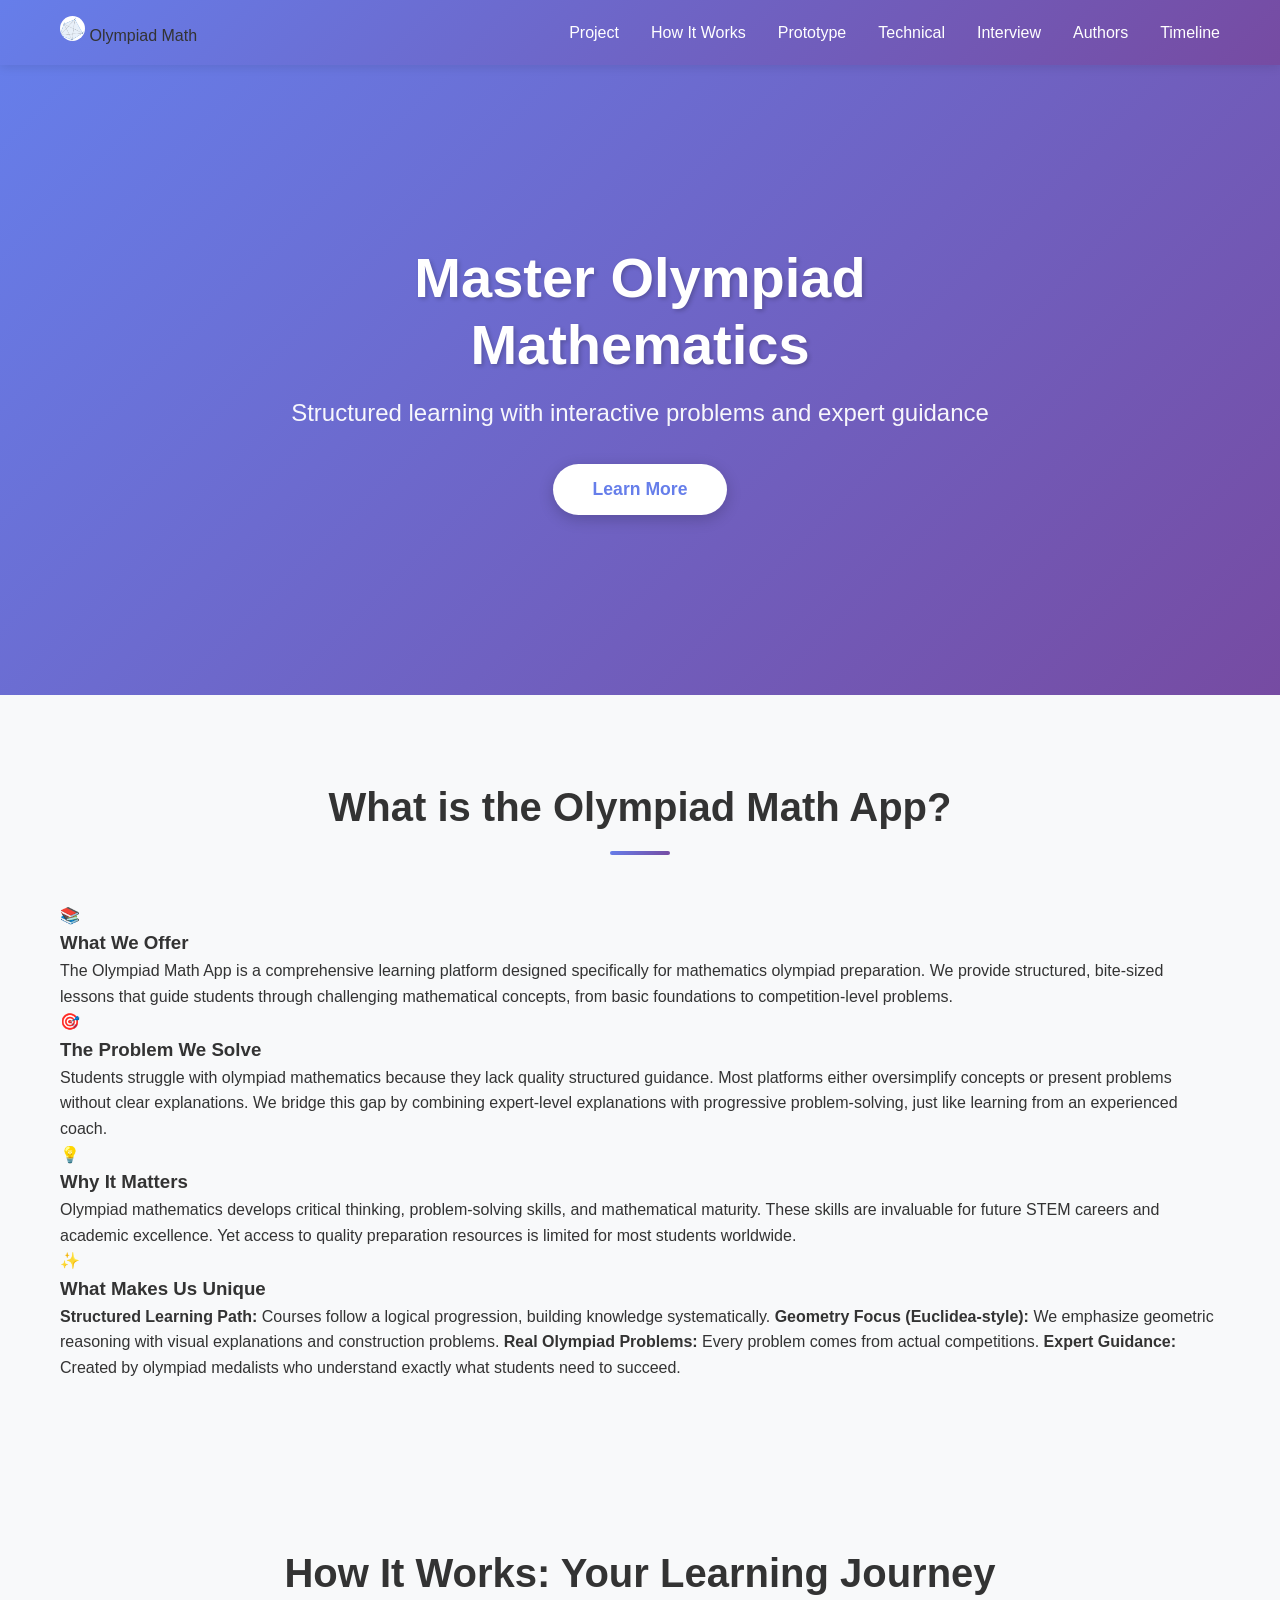
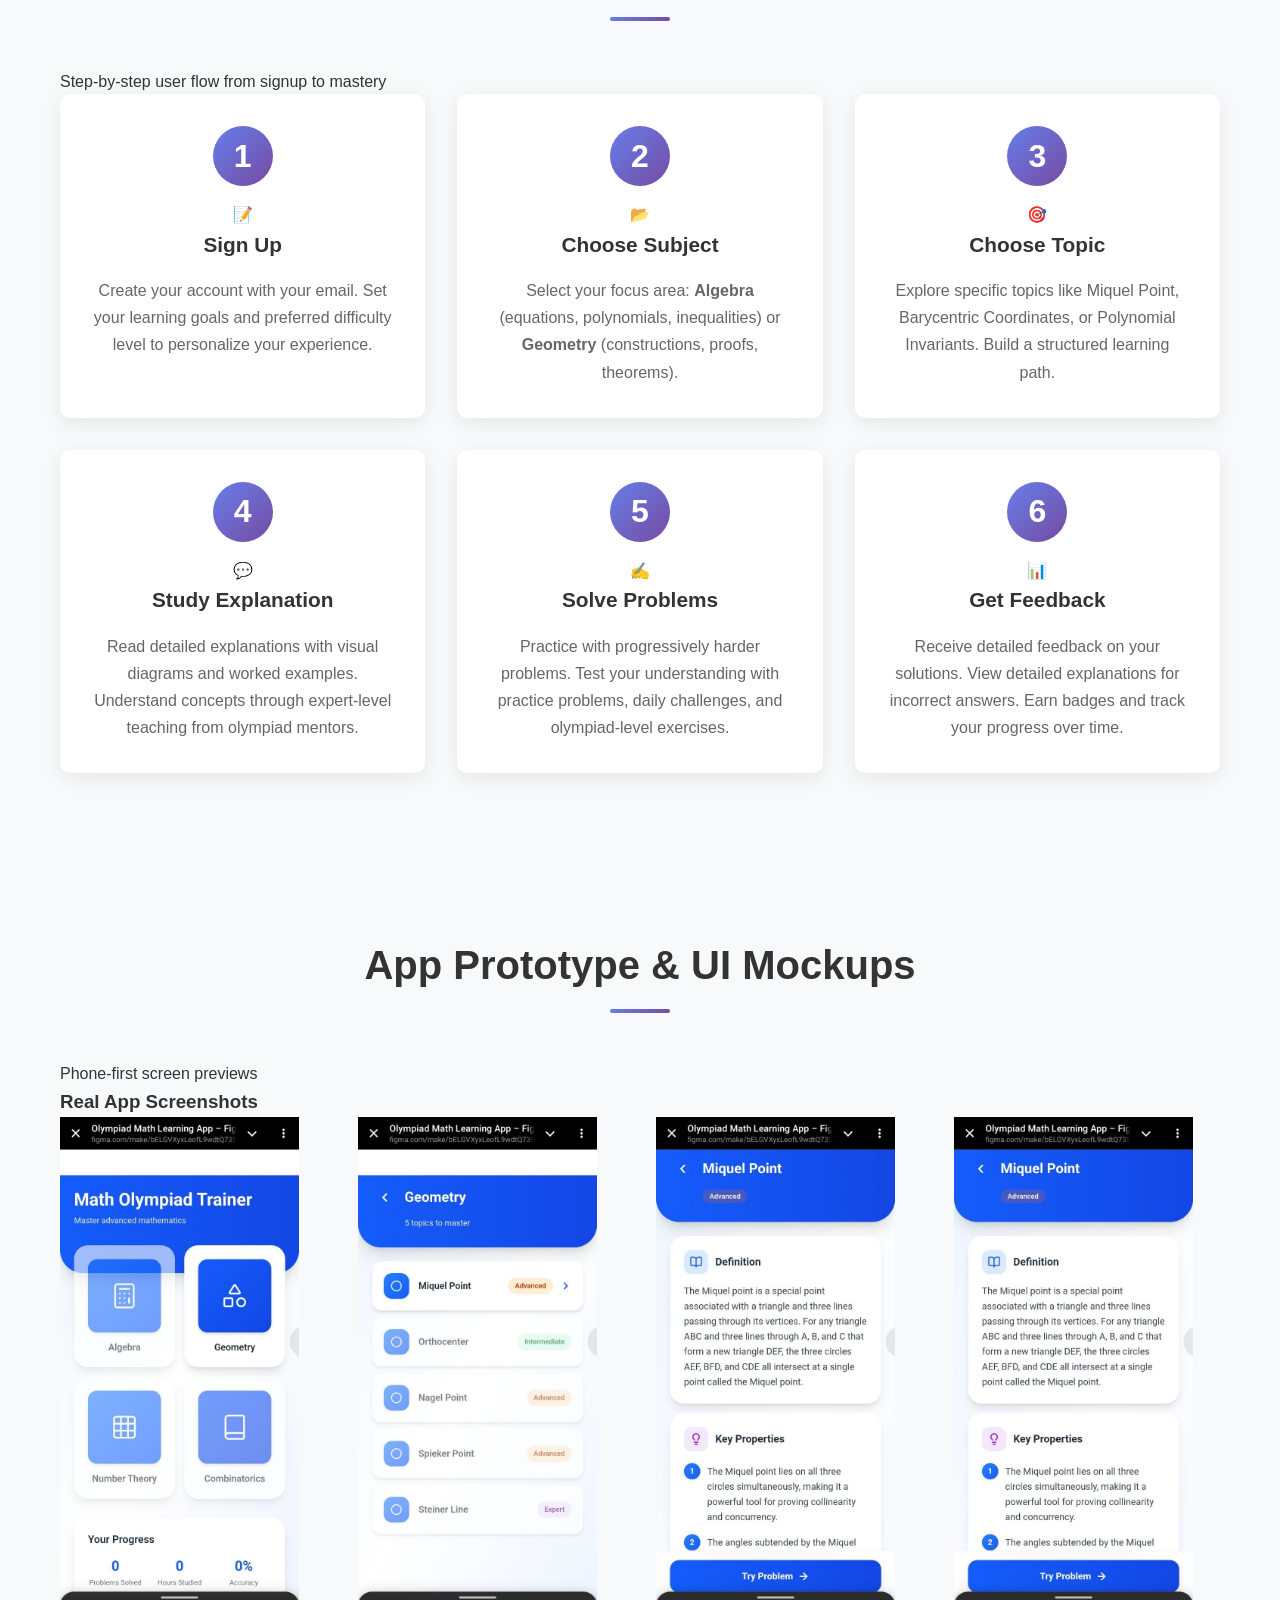
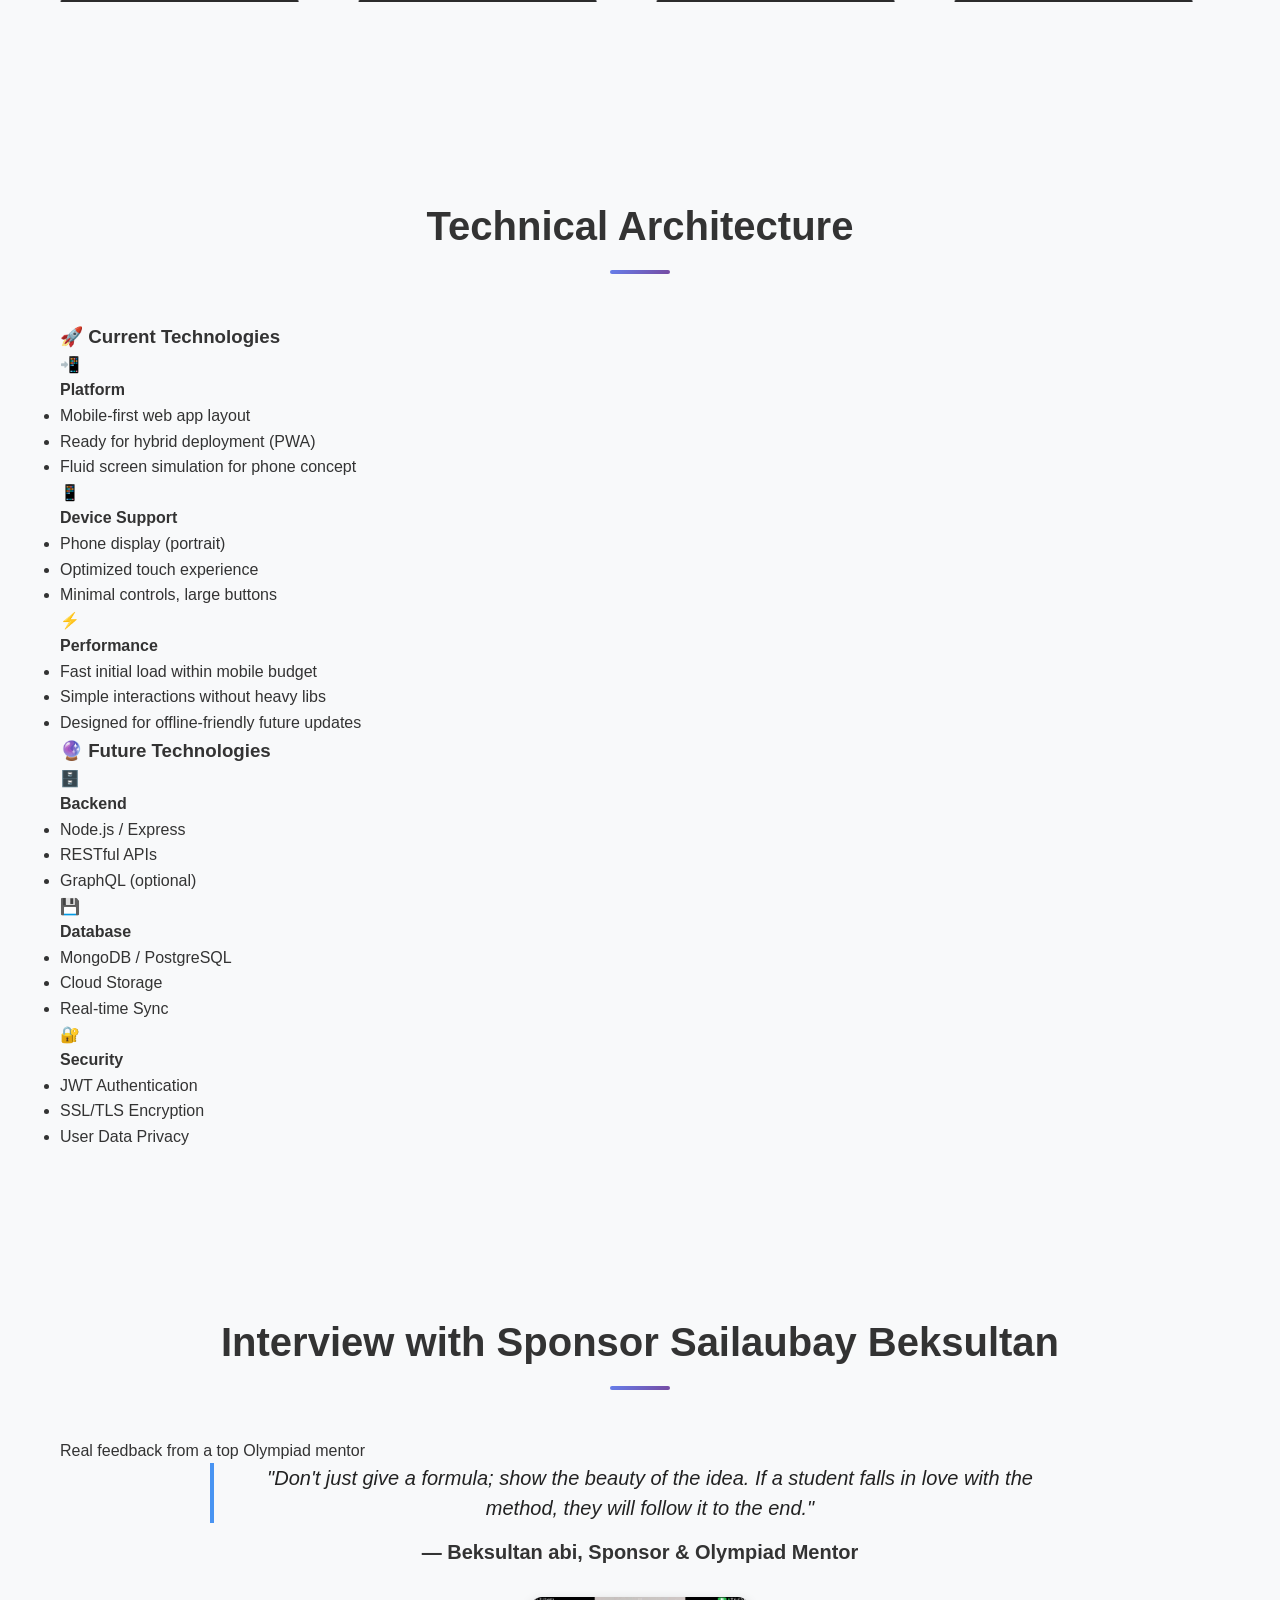
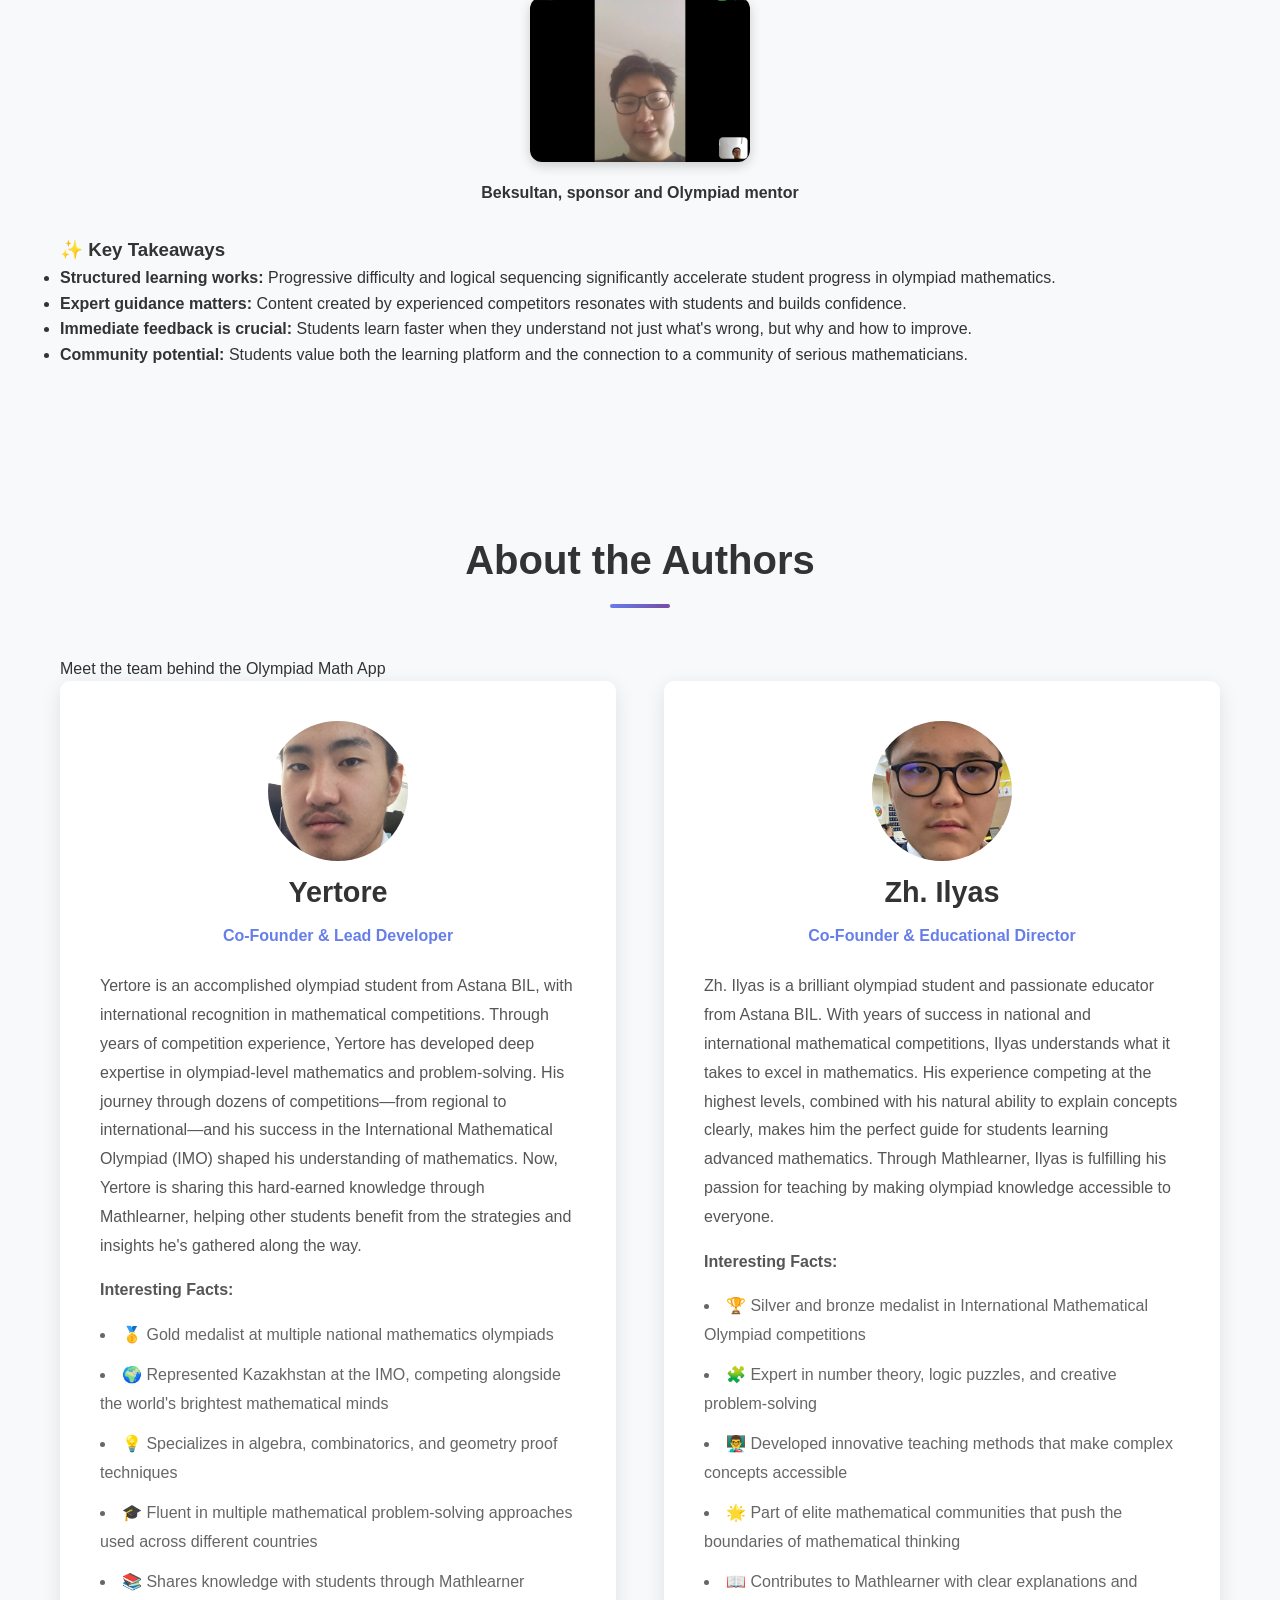
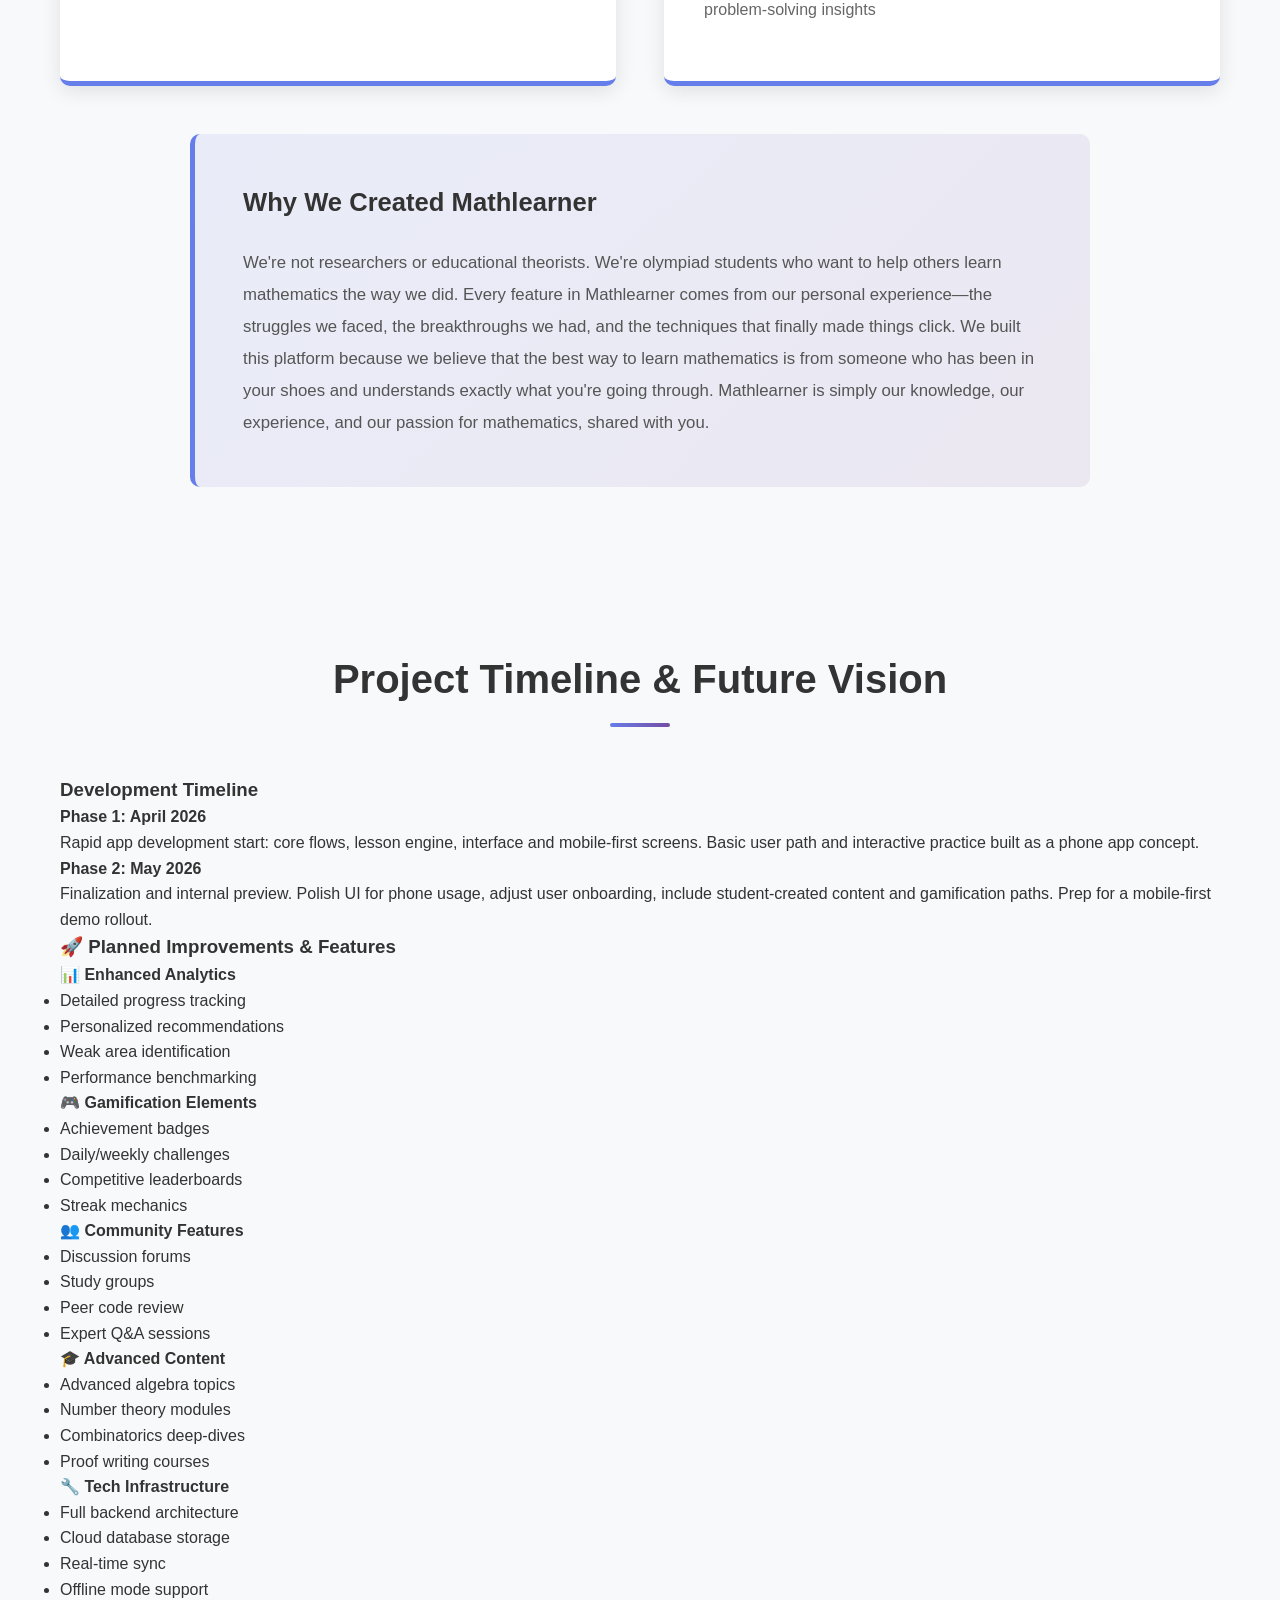
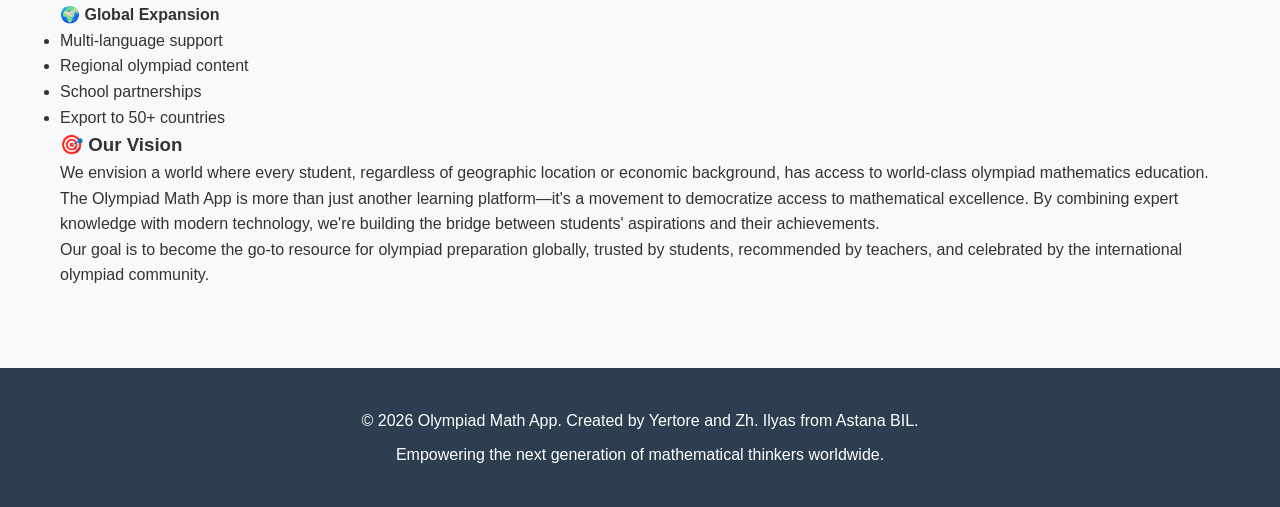
==== index.html @ 2a20017a "Update print statement from 'Hello' to 'Goodbye'" ====
<!DOCTYPE html>
<html lang="en">
<head>
    <meta charset="UTF-8">
    <meta name="viewport" content="width=device-width, initial-scale=1.0">
    <title>Olympiad Math App - Master Mathematics Like Never Before</title>
    <link rel="stylesheet" href="styles.css">
</head>
<body>
    <!-- Navigation Bar -->
    <nav class="navbar">
        <div class="nav-container">
            <div class="logo">
                <img src="LOGO appl.PNG" alt="Olympiad Math App Logo" class="logo-image" style="height: 25px; width: 25px; border-radius: 50%; object-fit: cover;">
                <span class="logo-text">Olympiad Math</span>
            </div>
            <ul class="nav-menu">
                <li><a href="#project" class="nav-link">Project</a></li>
                <li><a href="#functionality" class="nav-link">How It Works</a></li>
                <li><a href="#prototype" class="nav-link">Prototype</a></li>
                <li><a href="#technical" class="nav-link">Technical</a></li>
                <li><a href="#interview" class="nav-link">Interview</a></li>
                <li><a href="#creators" class="nav-link">Authors</a></li>
                <li><a href="#timeline" class="nav-link">Timeline</a></li>
            </ul>
            <div class="hamburger">
                <span></span>
                <span></span>
                <span></span>
            </div>
        </div>
    </nav>

    <!-- Hero Section -->
    <section class="hero">
        <div class="hero-content">
            <h1 class="hero-title">Master Olympiad Mathematics</h1>
            <p class="hero-subtitle">Structured learning with interactive problems and expert guidance</p>
            <button class="cta-button" onclick="document.getElementById('project').scrollIntoView({behavior: 'smooth'})">Learn More</button>
        </div>
    </section>

    <!-- Section 1: Project Description -->
    <section id="project" class="section">
        <div class="container">
            <h2 class="section-title">What is the Olympiad Math App?</h2>
            <div class="project-description">
                <div class="description-card">
                    <div class="description-icon">📚</div>
                    <h3>What We Offer</h3>
                    <p>The Olympiad Math App is a comprehensive learning platform designed specifically for mathematics olympiad preparation. We provide structured, bite-sized lessons that guide students through challenging mathematical concepts, from basic foundations to competition-level problems.</p>
                </div>
                <div class="description-card">
                    <div class="description-icon">🎯</div>
                    <h3>The Problem We Solve</h3>
                    <p>Students struggle with olympiad mathematics because they lack quality structured guidance. Most platforms either oversimplify concepts or present problems without clear explanations. We bridge this gap by combining expert-level explanations with progressive problem-solving, just like learning from an experienced coach.</p>
                </div>
                <div class="description-card">
                    <div class="description-icon">💡</div>
                    <h3>Why It Matters</h3>
                    <p>Olympiad mathematics develops critical thinking, problem-solving skills, and mathematical maturity. These skills are invaluable for future STEM careers and academic excellence. Yet access to quality preparation resources is limited for most students worldwide.</p>
                </div>
                <div class="description-card">
                    <div class="description-icon">✨</div>
                    <h3>What Makes Us Unique</h3>
                    <p><strong>Structured Learning Path:</strong> Courses follow a logical progression, building knowledge systematically. <strong>Geometry Focus (Euclidea-style):</strong> We emphasize geometric reasoning with visual explanations and construction problems. <strong>Real Olympiad Problems:</strong> Every problem comes from actual competitions. <strong>Expert Guidance:</strong> Created by olympiad medalists who understand exactly what students need to succeed.</p>
                </div>
            </div>
        </div>
    </section>

    <!-- Section 2: Full Functionality - User Flow -->
    <section id="functionality" class="section section-alt">
        <div class="container">
            <h2 class="section-title">How It Works: Your Learning Journey</h2>
            <p class="section-subtitle">Step-by-step user flow from signup to mastery</p>
            <div class="steps-container">
                <div class="step-card">
                    <div class="step-number">1</div>
                    <div class="step-icon">📝</div>
                    <h3>Sign Up</h3>
                    <p>Create your account with your email. Set your learning goals and preferred difficulty level to personalize your experience.</p>
                </div>
                <div class="step-card">
                    <div class="step-number">2</div>
                    <div class="step-icon">📂</div>
                    <h3>Choose Subject</h3>
                    <p>Select your focus area: <strong>Algebra</strong> (equations, polynomials, inequalities) or <strong>Geometry</strong> (constructions, proofs, theorems).</p>
                </div>
                <div class="step-card">
                    <div class="step-number">3</div>
                    <div class="step-icon">🎯</div>
                    <h3>Choose Topic</h3>
                    <p>Explore specific topics like Miquel Point, Barycentric Coordinates, or Polynomial Invariants. Build a structured learning path.</p>
                </div>
                <div class="step-card">
                    <div class="step-number">4</div>
                    <div class="step-icon">💬</div>
                    <h3>Study Explanation</h3>
                    <p>Read detailed explanations with visual diagrams and worked examples. Understand concepts through expert-level teaching from olympiad mentors.</p>
                </div>
                <div class="step-card">
                    <div class="step-number">5</div>
                    <div class="step-icon">✍️</div>
                    <h3>Solve Problems</h3>
                    <p>Practice with progressively harder problems. Test your understanding with practice problems, daily challenges, and olympiad-level exercises.</p>
                </div>
                <div class="step-card">
                    <div class="step-number">6</div>
                    <div class="step-icon">📊</div>
                    <h3>Get Feedback</h3>
                    <p>Receive detailed feedback on your solutions. View detailed explanations for incorrect answers. Earn badges and track your progress over time.</p>
                </div>
            </div>
        </div>
    </section>

    <!-- Section 3: Prototype - UI Mockups -->
    <section id="prototype" class="section">
        <div class="container">
            <h2 class="section-title">App Prototype & UI Mockups</h2>
            <p class="section-subtitle">Phone-first screen previews</p>

            <div class="screenshots-section">
                <h3>Real App Screenshots</h3>
                <div class="prototype-gallery">
                    <img src="home.jpg" alt="App Screenshot Home" class="prototype-image" style="max-width: 1200px; width: 90%;">
                    <img src="geom.jpg" alt="App Screenshot Geometry" class="prototype-image" style="max-width: 1200px; width: 90%;">
                    <img src="miq.jpg" alt="App Screenshot Miquel" class="prototype-image" style="max-width: 1200px; width: 90%;">
                    <img src="miq.jpg" alt="App Screenshot Miquel" class="prototype-image" style="max-width: 1200px; width: 90%;">
                </div>
            </div>
        </div>
    </section>

    <!-- Section 4: Technical Requirements -->
    <section id="technical" class="section section-alt">
        <div class="container">
            <h2 class="section-title">Technical Architecture</h2>
            
            <div class="tech-section">
                <h3 class="tech-subtitle">🚀 Current Technologies</h3>
                <div class="tech-grid">
                    <div class="tech-card">
                        <div class="tech-icon">📲</div>
                        <h4>Platform</h4>
                        <ul class="tech-list">
                            <li>Mobile-first web app layout</li>
                            <li>Ready for hybrid deployment (PWA)</li>
                            <li>Fluid screen simulation for phone concept</li>
                        </ul>
                    </div>
                    <div class="tech-card">
                        <div class="tech-icon">📱</div>
                        <h4>Device Support</h4>
                        <ul class="tech-list">
                            <li>Phone display (portrait)</li>
                            <li>Optimized touch experience</li>
                            <li>Minimal controls, large buttons</li>
                        </ul>
                    </div>
                    <div class="tech-card">
                        <div class="tech-icon">⚡</div>
                        <h4>Performance</h4>
                        <ul class="tech-list">
                            <li>Fast initial load within mobile budget</li>
                            <li>Simple interactions without heavy libs</li>
                            <li>Designed for offline-friendly future updates</li>
                        </ul>
                    </div>
                </div>
            </div>

            <div class="tech-section">
                <h3 class="tech-subtitle">🔮 Future Technologies</h3>
                <div class="tech-grid">
                    <div class="tech-card">
                        <div class="tech-icon">🗄️</div>
                        <h4>Backend</h4>
                        <ul class="tech-list">
                            <li>Node.js / Express</li>
                            <li>RESTful APIs</li>
                            <li>GraphQL (optional)</li>
                        </ul>
                    </div>
                    <div class="tech-card">
                        <div class="tech-icon">💾</div>
                        <h4>Database</h4>
                        <ul class="tech-list">
                            <li>MongoDB / PostgreSQL</li>
                            <li>Cloud Storage</li>
                            <li>Real-time Sync</li>
                        </ul>
                    </div>
                    <div class="tech-card">
                        <div class="tech-icon">🔐</div>
                        <h4>Security</h4>
                        <ul class="tech-list">
                            <li>JWT Authentication</li>
                            <li>SSL/TLS Encryption</li>
                            <li>User Data Privacy</li>
                        </ul>
                    </div>
                </div>
            </div>
        </div>
    </section>

    <!-- Section 5: Sponsor Interview -->
    <section id="interview" class="section">
        <div class="container">
            <h2 class="section-title">Interview with Sponsor Sailaubay Beksultan</h2>
            <p class="section-subtitle">Real feedback from a top Olympiad mentor</p>
            <div class="interview-container" style="text-align:center;">
                <div class="interview-quote" style="max-width: 860px; margin: 0 auto; font-size: 1.25rem; line-height: 1.5;">
                    <blockquote style="border-left: 4px solid #4994f2; padding-left: 16px; color: #222; font-style: italic;">
                        "Don't just give a formula; show the beauty of the idea. If a student falls in love with the method, they will follow it to the end."
                    </blockquote>
                    <p style="margin-top: 14px; font-weight: 700;">— Beksultan abi, Sponsor & Olympiad Mentor</p>
                </div>
            </div>

            <div class="sponsor-photo" style="text-align:center; margin: 30px 0;">
                <img src="Bexabi.jpg" alt="Sponsor Beksultan" style="max-width: 220px; width: 100%; height: auto; border-radius: 12px; box-shadow: 0 4px 12px rgba(0,0,0,0.18);" />
                <p style="margin-top: 10px; font-weight: 600;">Beksultan, sponsor and Olympiad mentor</p>
            </div>

            <div class="interview-conclusion">
                <h3>✨ Key Takeaways</h3>
                <ul class="conclusion-list">
                    <li><strong>Structured learning works:</strong> Progressive difficulty and logical sequencing significantly accelerate student progress in olympiad mathematics.</li>
                    <li><strong>Expert guidance matters:</strong> Content created by experienced competitors resonates with students and builds confidence.</li>
                    <li><strong>Immediate feedback is crucial:</strong> Students learn faster when they understand not just what's wrong, but why and how to improve.</li>
                    <li><strong>Community potential:</strong> Students value both the learning platform and the connection to a community of serious mathematicians.</li>
                </ul>
            </div>
        </div>
    </section>

    <!-- Section 6: About Authors -->
    <section id="creators" class="section section-alt">
        <div class="container">
            <h2 class="section-title">About the Authors</h2>
            <p class="section-subtitle">Meet the team behind the Olympiad Math App</p>
            <div class="creators-grid">
                <div class="creator-card">
                    <img src="Yertore.jpg" alt="Yertore" class="creator-photo" style="width: 140px; height: 140px; border-radius: 50%; object-fit: cover;">
                    <h3>Yertore</h3>
                    <p class="title">Co-Founder & Lead Developer</p>
                    <div class="creator-bio">
                        <p>
                        Yertore is an accomplished olympiad student from Astana BIL, with international recognition in mathematical competitions. Through years of competition experience, Yertore has developed deep expertise in olympiad-level mathematics and problem-solving. His journey through dozens of competitions—from regional to international—and his success in the International Mathematical Olympiad (IMO) shaped his understanding of mathematics. Now, Yertore is sharing this hard-earned knowledge through Mathlearner, helping other students benefit from the strategies and insights he's gathered along the way.
                        </p>
                        <p>
                            <strong>Interesting Facts:</strong>
                        </p>
                        <ul>
                            <li>🥇 Gold medalist at multiple national mathematics olympiads</li>
                            <li>🌍 Represented Kazakhstan at the IMO, competing alongside the world's brightest mathematical minds</li>
                            <li>💡 Specializes in algebra, combinatorics, and geometry proof techniques</li>
                            <li>🎓 Fluent in multiple mathematical problem-solving approaches used across different countries</li>
                            <li>📚 Shares knowledge with students through Mathlearner</li>
                        </ul>
                    </div>
                </div>

                <div class="creator-card">
                    <img src="Ilyas zh.jpg" alt="Zh. Ilyas" class="creator-photo" style="width: 140px; height: 140px; border-radius: 50%; object-fit: cover;">
                    <h3>Zh. Ilyas</h3>
                    <p class="title">Co-Founder & Educational Director</p>
                    <div class="creator-bio">
                        <p>
                        Zh. Ilyas is a brilliant olympiad student and passionate educator from Astana BIL. With years of success in national and international mathematical competitions, Ilyas understands what it takes to excel in mathematics. His experience competing at the highest levels, combined with his natural ability to explain concepts clearly, makes him the perfect guide for students learning advanced mathematics. Through Mathlearner, Ilyas is fulfilling his passion for teaching by making olympiad knowledge accessible to everyone.
                        </p>
                        <p>
                            <strong>Interesting Facts:</strong>
                        </p>
                        <ul>
                            <li>🏆 Silver and bronze medalist in International Mathematical Olympiad competitions</li>
                            <li>🧩 Expert in number theory, logic puzzles, and creative problem-solving</li>
                            <li>👨‍🏫 Developed innovative teaching methods that make complex concepts accessible</li>
                            <li>🌟 Part of elite mathematical communities that push the boundaries of mathematical thinking</li>
                            <li>📖 Contributes to Mathlearner with clear explanations and problem-solving insights</li>
                        </ul>
                    </div>
                </div>
            </div>

            <div class="olympiad-insights">
                <h3>Why We Created Mathlearner</h3>
                <p>
                    We're not researchers or educational theorists. We're olympiad students who want to help others learn mathematics the way we did. Every feature in Mathlearner comes from our personal experience—the struggles we faced, the breakthroughs we had, and the techniques that finally made things click. We built this platform because we believe that the best way to learn mathematics is from someone who has been in your shoes and understands exactly what you're going through. Mathlearner is simply our knowledge, our experience, and our passion for mathematics, shared with you.
                </p>
            </div>
        </div>
    </section>

    <!-- Section 7: Timeline & Additional Info -->
    <section id="timeline" class="section">
        <div class="container">
            <h2 class="section-title">Project Timeline & Future Vision</h2>
            
            <div class="timeline-container">
                <h3 class="timeline-title">Development Timeline</h3>
                <div class="timeline">
                    <div class="timeline-item">
                        <div class="timeline-marker active"></div>
                        <div class="timeline-content">
                            <h4>Phase 1: April 2026</h4>
                            <p>Rapid app development start: core flows, lesson engine, interface and mobile-first screens. Basic user path and interactive practice built as a phone app concept.</p>
                        </div>
                    </div>
                    <div class="timeline-item">
                        <div class="timeline-marker"></div>
                        <div class="timeline-content">
                            <h4>Phase 2: May 2026</h4>
                            <p>Finalization and internal preview. Polish UI for phone usage, adjust user onboarding, include student-created content and gamification paths. Prep for a mobile-first demo rollout.</p>
                        </div>
                    </div>
                </div>
            </div>

            <div class="future-improvements">
                <h3>🚀 Planned Improvements & Features</h3>
                <div class="improvements-grid">
                    <div class="improvement-card">
                        <h4>📊 Enhanced Analytics</h4>
                        <ul>
                            <li>Detailed progress tracking</li>
                            <li>Personalized recommendations</li>
                            <li>Weak area identification</li>
                            <li>Performance benchmarking</li>
                        </ul>
                    </div>
                    <div class="improvement-card">
                        <h4>🎮 Gamification Elements</h4>
                        <ul>
                            <li>Achievement badges</li>
                            <li>Daily/weekly challenges</li>
                            <li>Competitive leaderboards</li>
                            <li>Streak mechanics</li>
                        </ul>
                    </div>
                    <div class="improvement-card">
                        <h4>👥 Community Features</h4>
                        <ul>
                            <li>Discussion forums</li>
                            <li>Study groups</li>
                            <li>Peer code review</li>
                            <li>Expert Q&A sessions</li>
                        </ul>
                    </div>
                    <div class="improvement-card">
                        <h4>🎓 Advanced Content</h4>
                        <ul>
                            <li>Advanced algebra topics</li>
                            <li>Number theory modules</li>
                            <li>Combinatorics deep-dives</li>
                            <li>Proof writing courses</li>
                        </ul>
                    </div>
                    <div class="improvement-card">
                        <h4>🔧 Tech Infrastructure</h4>
                        <ul>
                            <li>Full backend architecture</li>
                            <li>Cloud database storage</li>
                            <li>Real-time sync</li>
                            <li>Offline mode support</li>
                        </ul>
                    </div>
                    <div class="improvement-card">
                        <h4>🌍 Global Expansion</h4>
                        <ul>
                            <li>Multi-language support</li>
                            <li>Regional olympiad content</li>
                            <li>School partnerships</li>
                            <li>Export to 50+ countries</li>
                        </ul>
                    </div>
                </div>
            </div>

            <div class="vision-statement">
                <h3>🎯 Our Vision</h3>
                <p>
                    We envision a world where every student, regardless of geographic location or economic background, has access to world-class olympiad mathematics education. The Olympiad Math App is more than just another learning platform—it's a movement to democratize access to mathematical excellence. By combining expert knowledge with modern technology, we're building the bridge between students' aspirations and their achievements.
                </p>
                <p>
                    Our goal is to become the go-to resource for olympiad preparation globally, trusted by students, recommended by teachers, and celebrated by the international olympiad community.
                </p>
            </div>
        </div>
    </section>

    <!-- Footer -->
    <footer class="footer">
        <div class="footer-content">
            <p>&copy; 2026 Olympiad Math App. Created by Yertore and Zh. Ilyas from Astana BIL.</p>
            <p>Empowering the next generation of mathematical thinkers worldwide.</p>
        </div>
    </footer>

    <script src="script.js"></script>
</body>
</html>
---- styles.css ----
/* ===== GENERAL STYLES ===== */
* {
    margin: 0;
    padding: 0;
    box-sizing: border-box;
}

body {
    font-family: 'Segoe UI', Tahoma, Geneva, Verdana, sans-serif;
    line-height: 1.6;
    color: #333;
    background-color: #f8f9fa;
}

html {
    scroll-behavior: smooth;
}

.container {
    max-width: 1200px;
    margin: 0 auto;
    padding: 0 20px;
}

/* ===== NAVIGATION BAR ===== */
.navbar {
    background: linear-gradient(135deg, #667eea 0%, #764ba2 100%);
    padding: 1rem 0;
    position: sticky;
    top: 0;
    z-index: 1000;
    box-shadow: 0 2px 10px rgba(0, 0, 0, 0.1);
}

.nav-container {
    max-width: 1200px;
    margin: 0 auto;
    padding: 0 20px;
    display: flex;
    justify-content: space-between;
    align-items: center;
}

.logo h1 {
    color: white;
    font-size: 1.8rem;
    font-weight: 700;
}

.nav-menu {
    display: flex;
    list-style: none;
    gap: 2rem;
}

.nav-link {
    color: white;
    text-decoration: none;
    font-weight: 500;
    transition: opacity 0.3s ease;
}

.nav-link:hover {
    opacity: 0.8;
}

.hamburger {
    display: none;
    flex-direction: column;
    cursor: pointer;
}

.hamburger span {
    width: 25px;
    height: 3px;
    background: white;
    margin: 5px 0;
    transition: 0.3s;
}

/* ===== HERO SECTION ===== */
.hero {
    background: linear-gradient(135deg, #667eea 0%, #764ba2 100%);
    color: white;
    padding: 120px 20px;
    text-align: center;
    min-height: 70vh;
    display: flex;
    align-items: center;
    justify-content: center;
}

.hero-content {
    max-width: 800px;
}

.hero-title {
    font-size: 3.5rem;
    font-weight: 700;
    margin-bottom: 1rem;
    line-height: 1.2;
    text-shadow: 2px 2px 4px rgba(0, 0, 0, 0.2);
}

.hero-subtitle {
    font-size: 1.5rem;
    margin-bottom: 2rem;
    opacity: 0.95;
}

.cta-button {
    background: #fff;
    color: #667eea;
    padding: 15px 40px;
    font-size: 1.1rem;
    border: none;
    border-radius: 50px;
    cursor: pointer;
    font-weight: 600;
    transition: all 0.3s ease;
    box-shadow: 0 4px 15px rgba(0, 0, 0, 0.2);
}

.cta-button:hover {
    transform: translateY(-2px);
    box-shadow: 0 6px 20px rgba(0, 0, 0, 0.3);
}

/* ===== SECTIONS ===== */
.section {
    padding: 80px 20px;
}

.section-alt {
    background-color: #f8f9fa;
}

.section-title {
    font-size: 2.5rem;
    color: #333;
    text-align: center;
    margin-bottom: 3rem;
    position: relative;
    padding-bottom: 1rem;
}

.section-title::after {
    content: '';
    position: absolute;
    bottom: 0;
    left: 50%;
    transform: translateX(-50%);
    width: 60px;
    height: 4px;
    background: linear-gradient(135deg, #667eea 0%, #764ba2 100%);
    border-radius: 2px;
}

/* ===== GOAL SECTION ===== */
.goal-content {
    display: grid;
    grid-template-columns: 1fr;
    gap: 2rem;
}

.goal-card {
    background: white;
    padding: 3rem;
    border-radius: 10px;
    box-shadow: 0 5px 20px rgba(0, 0, 0, 0.1);
    border-left: 5px solid #667eea;
    transition: transform 0.3s ease;
}

.goal-card:hover {
    transform: translateY(-5px);
}

.goal-icon {
    font-size: 3rem;
    margin-bottom: 1rem;
}

.goal-card h3 {
    color: #667eea;
    font-size: 1.8rem;
    margin-bottom: 1rem;
}

.goal-card p {
    color: #555;
    margin-bottom: 1rem;
    line-height: 1.8;
}

/* ===== STEPS SECTION ===== */
.steps-container {
    display: grid;
    grid-template-columns: repeat(auto-fit, minmax(280px, 1fr));
    gap: 2rem;
}

.step-card {
    background: white;
    padding: 2rem;
    border-radius: 10px;
    box-shadow: 0 5px 20px rgba(0, 0, 0, 0.08);
    text-align: center;
    transition: all 0.3s ease;
}

.step-card:hover {
    transform: translateY(-10px);
    box-shadow: 0 10px 30px rgba(102, 126, 234, 0.2);
}

.step-number {
    width: 60px;
    height: 60px;
    background: linear-gradient(135deg, #667eea 0%, #764ba2 100%);
    color: white;
    border-radius: 50%;
    display: flex;
    align-items: center;
    justify-content: center;
    font-size: 2rem;
    font-weight: 700;
    margin: 0 auto 1rem;
}

.step-card h3 {
    color: #333;
    font-size: 1.3rem;
    margin-bottom: 1rem;
}

.step-card p {
    color: #666;
    line-height: 1.7;
}

/* ===== CREATION SECTION ===== */
.creation-grid {
    display: grid;
    grid-template-columns: repeat(auto-fit, minmax(280px, 1fr));
    gap: 2rem;
}

.creation-card {
    background: white;
    padding: 2.5rem;
    border-radius: 10px;
    box-shadow: 0 5px 20px rgba(0, 0, 0, 0.1);
    border-top: 4px solid #764ba2;
    transition: transform 0.3s ease;
}

.creation-card:hover {
    transform: translateY(-5px);
}

.creation-card h3 {
    color: #667eea;
    font-size: 1.4rem;
    margin-bottom: 1rem;
}

.creation-card p {
    color: #555;
    line-height: 1.8;
}

/* ===== PROTOTYPE SECTION ===== */
.prototype-gallery {
    display: grid;
    grid-template-columns: repeat(auto-fit, minmax(250px, 1fr));
    gap: 2rem;
    margin-bottom: 2rem;
}

.photo-placeholder {
    background: linear-gradient(135deg, #667eea 0%, #764ba2 100%);
    padding: 3rem;
    border-radius: 10px;
    text-align: center;
    color: white;
    min-height: 300px;
    display: flex;
    flex-direction: column;
    align-items: center;
    justify-content: center;
    font-size: 2.5rem;
    font-weight: 600;
    box-shadow: 0 5px 20px rgba(0, 0, 0, 0.1);
    transition: transform 0.3s ease;
}

.photo-placeholder:hover {
    transform: scale(1.05);
}

.photo-placeholder p {
    margin: 0.5rem 0;
}

.small-text {
    font-size: 1rem;
    opacity: 0.9;
}

.prototype-note {
    text-align: center;
    color: #666;
    font-style: italic;
    margin-top: 1rem;
}

/* ===== CREATORS SECTION ===== */
.creators-grid {
    display: grid;
    grid-template-columns: repeat(auto-fit, minmax(350px, 1fr));
    gap: 3rem;
    margin-bottom: 3rem;
}

.creator-card {
    background: white;
    padding: 2.5rem;
    border-radius: 10px;
    box-shadow: 0 5px 20px rgba(0, 0, 0, 0.1);
    border-bottom: 5px solid #667eea;
    transition: transform 0.3s ease;
    text-align: center;
}

.creator-card:hover {
    transform: translateY(-10px);
}

.creator-image {
    font-size: 5rem;
    margin-bottom: 1rem;
}

.creator-card h3 {
    color: #333;
    font-size: 1.8rem;
    margin-bottom: 0.5rem;
}

.creator-card .title {
    color: #667eea;
    font-weight: 600;
    margin-bottom: 1.5rem;
}

.creator-bio {
    text-align: left;
    color: #555;
    line-height: 1.8;
}

.creator-bio p {
    margin-bottom: 1rem;
}

.creator-bio ul {
    list-style-position: inside;
    margin-left: 0;
    margin-bottom: 1rem;
}

.creator-bio li {
    margin-bottom: 0.7rem;
    color: #666;
}

/* ===== OLYMPIAD INSIGHTS ===== */
.olympiad-insights {
    background: linear-gradient(135deg, rgba(102, 126, 234, 0.1) 0%, rgba(118, 75, 162, 0.1) 100%);
    padding: 3rem;
    border-radius: 10px;
    border-left: 5px solid #667eea;
    max-width: 900px;
    margin: 0 auto;
}

.olympiad-insights h3 {
    color: #333;
    font-size: 1.6rem;
    margin-bottom: 1.5rem;
}

.olympiad-insights p {
    color: #555;
    line-height: 1.9;
    font-size: 1.05rem;
}

/* ===== FOOTER ===== */
.footer {
    background: #2c3e50;
    color: white;
    text-align: center;
    padding: 2rem;
}

.footer-content p {
    margin: 0.5rem 0;
}

/* ===== RESPONSIVE DESIGN ===== */
@media (max-width: 768px) {
    .nav-menu {
        display: none;
        flex-direction: column;
        position: absolute;
        top: 70px;
        left: 0;
        width: 100%;
        background: linear-gradient(135deg, #667eea 0%, #764ba2 100%);
        padding: 2rem 0;
        gap: 1rem;
    }

    .nav-menu.active {
        display: flex;
    }

    .nav-link {
        display: block;
        padding: 0.5rem 2rem;
    }

    .hamburger {
        display: flex;
    }

    .logo h1 {
        font-size: 1.4rem;
    }

    .hero-title {
        font-size: 2.5rem;
    }

    .hero-subtitle {
        font-size: 1.2rem;
    }

    .section-title {
        font-size: 2rem;
    }

    .steps-container,
    .creation-grid,
    .creators-grid {
        grid-template-columns: 1fr;
    }

    .prototype-gallery {
        grid-template-columns: 1fr;
    }

    .creator-card {
        text-align: center;
    }

    .creator-bio {
        text-align: left;
    }
}

@media (max-width: 480px) {
    .section {
        padding: 60px 15px;
    }

    .hero-title {
        font-size: 2rem;
    }

    .hero-subtitle {
        font-size: 1rem;
    }

    .section-title {
        font-size: 1.7rem;
    }

    .goal-card,
    .creation-card,
    .creator-card {
        padding: 1.5rem;
    }

    .cta-button {
        padding: 12px 30px;
        font-size: 1rem;
    }
}
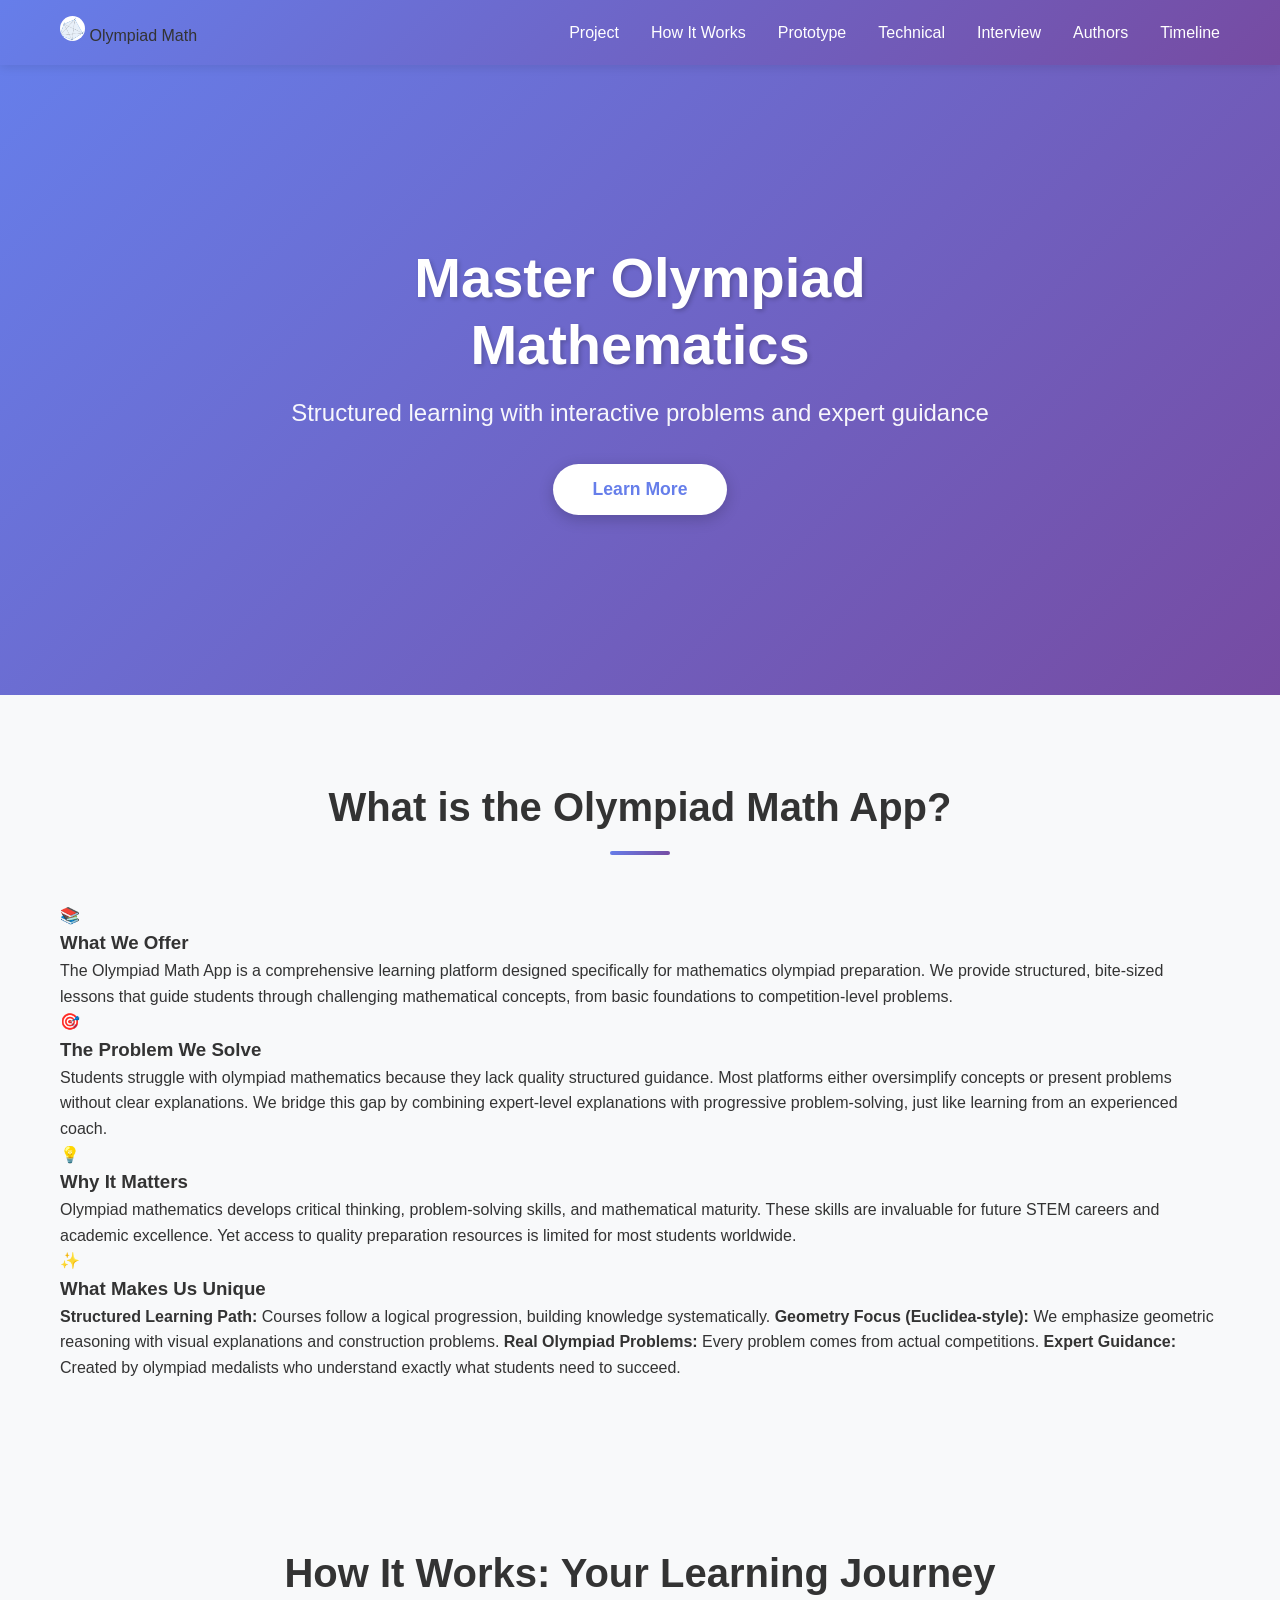
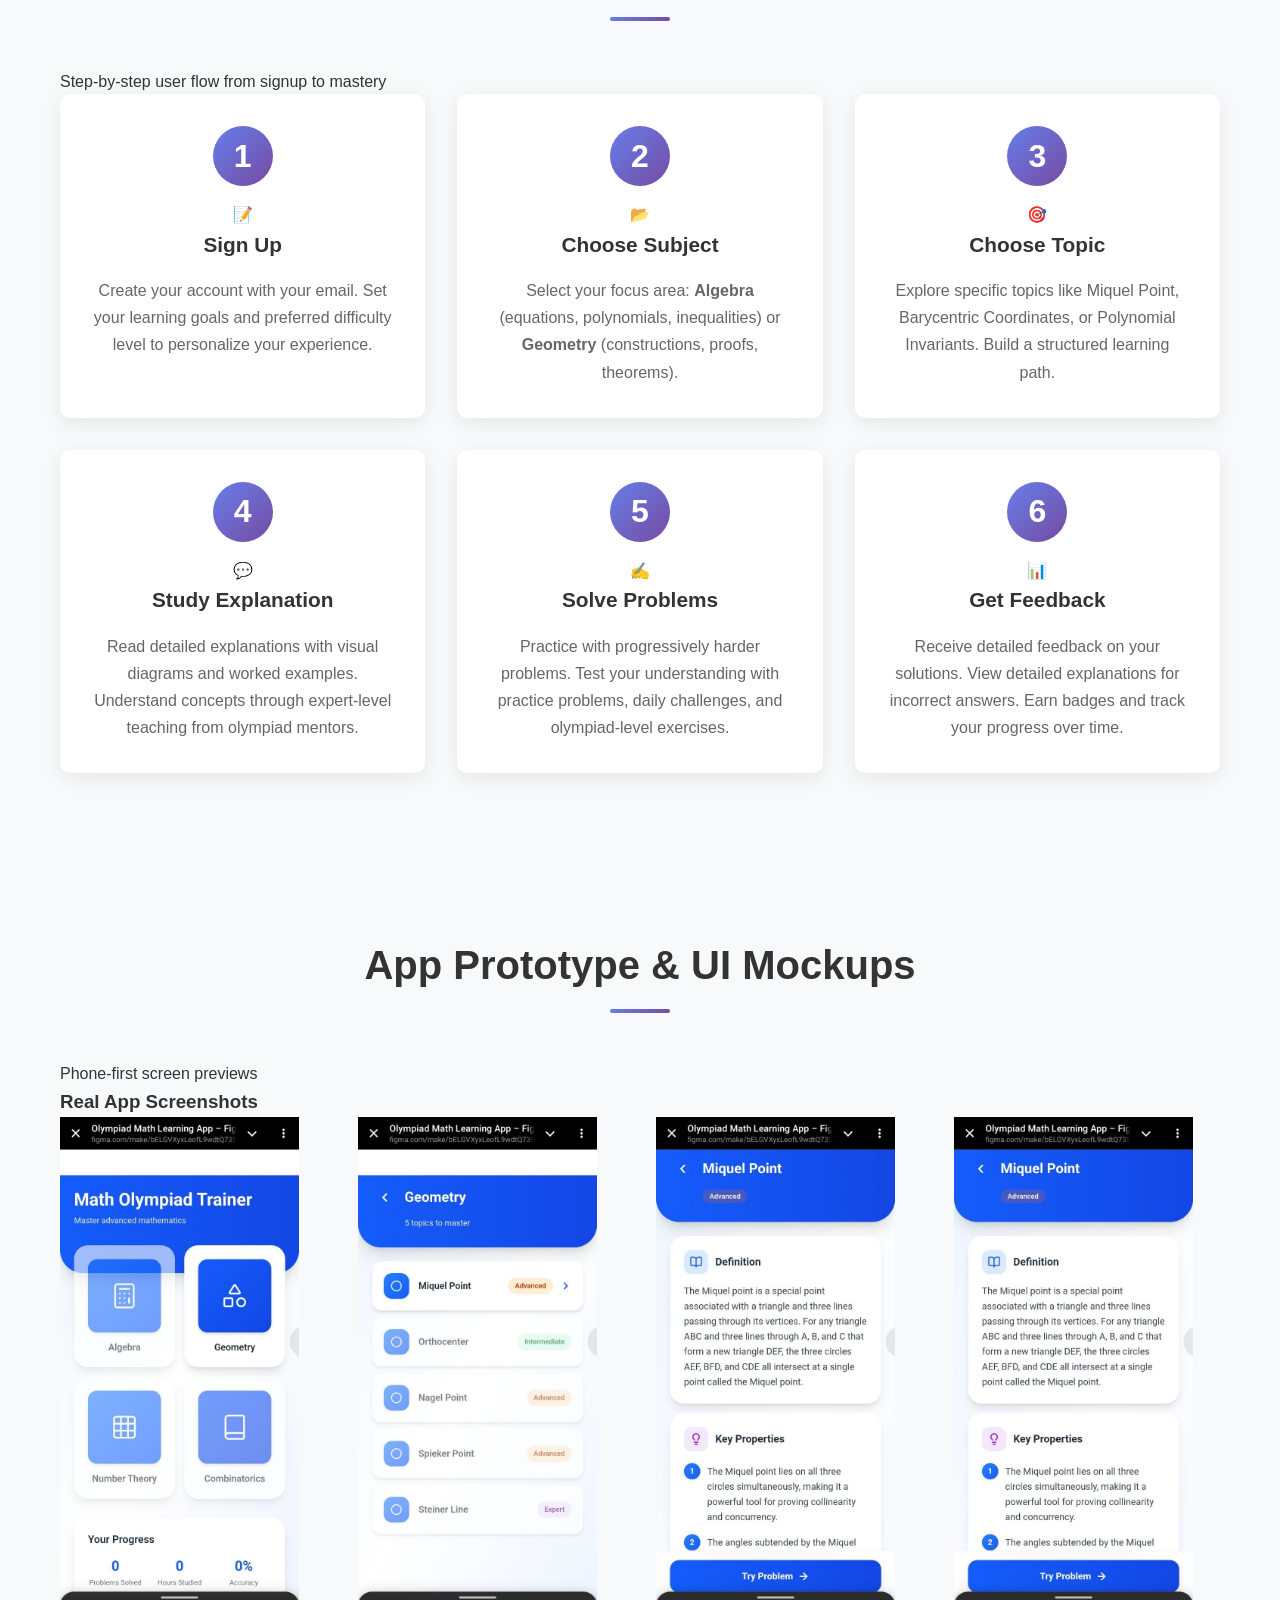
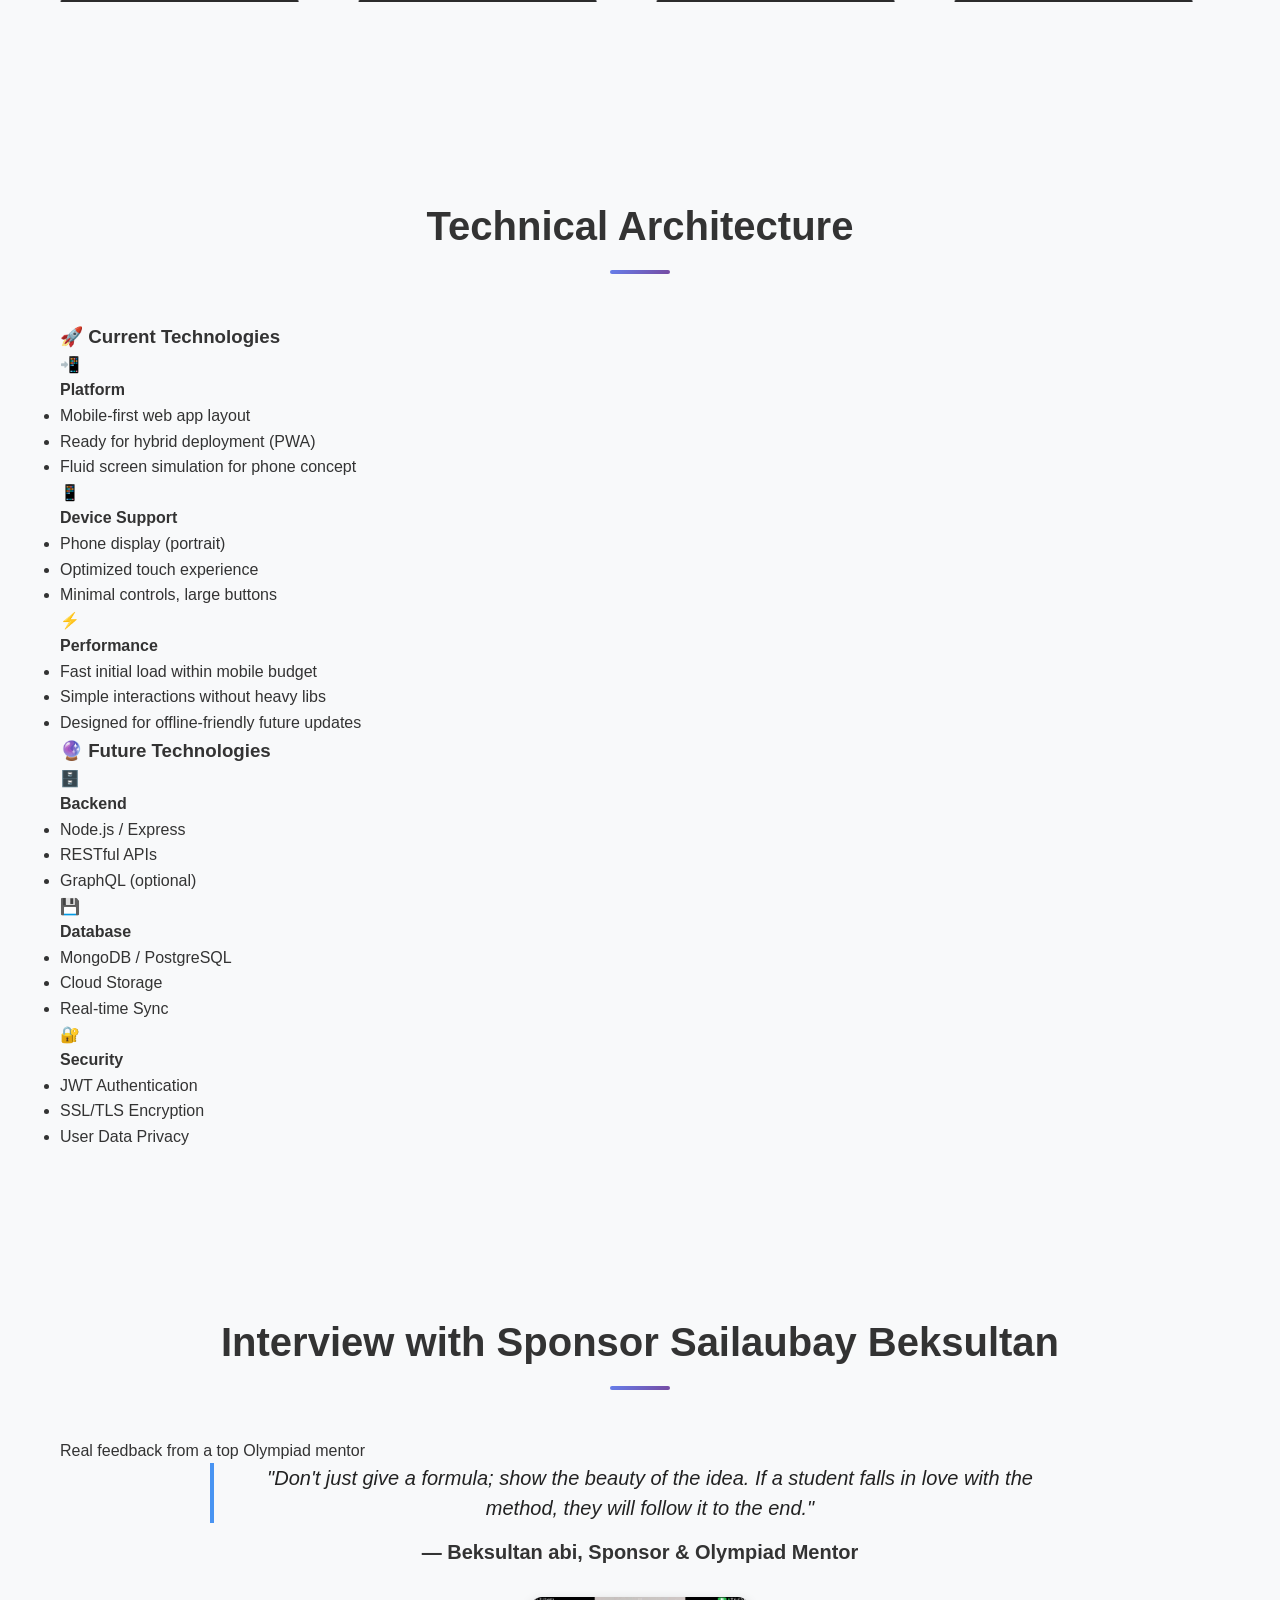
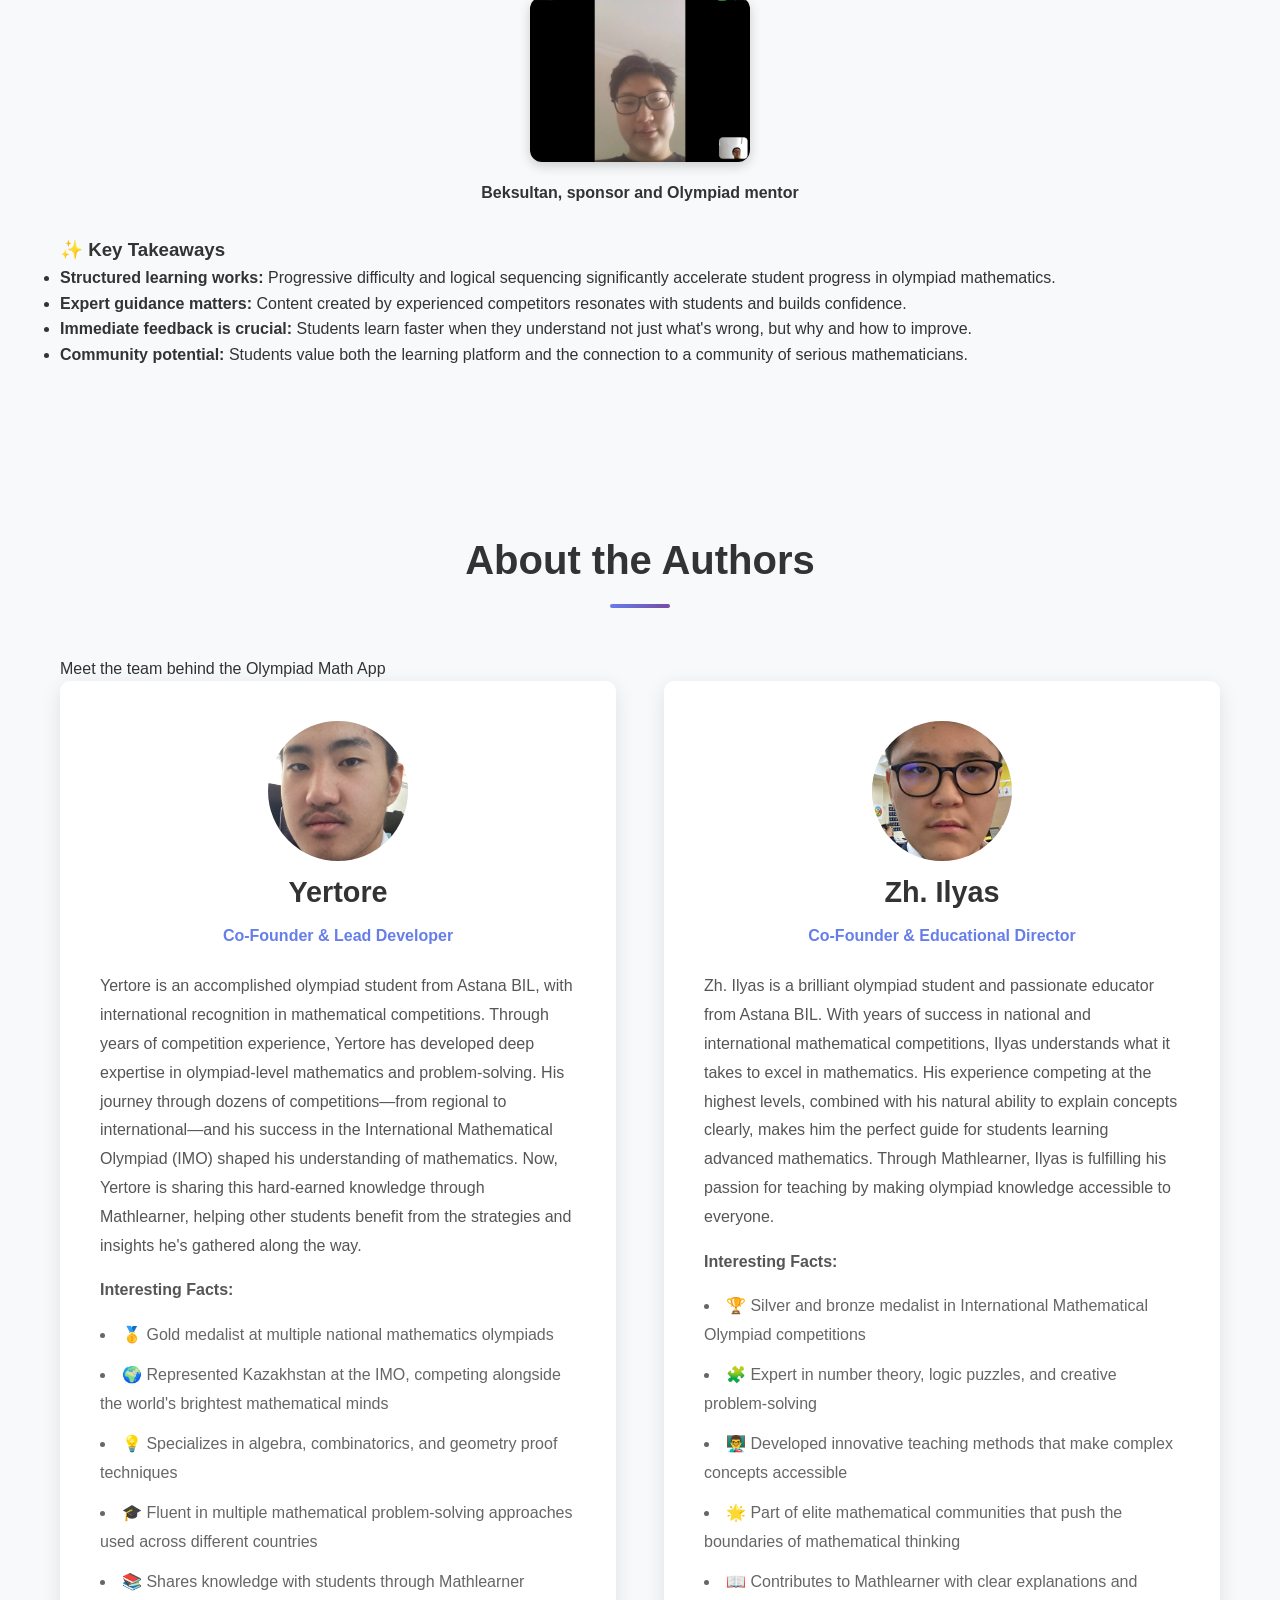
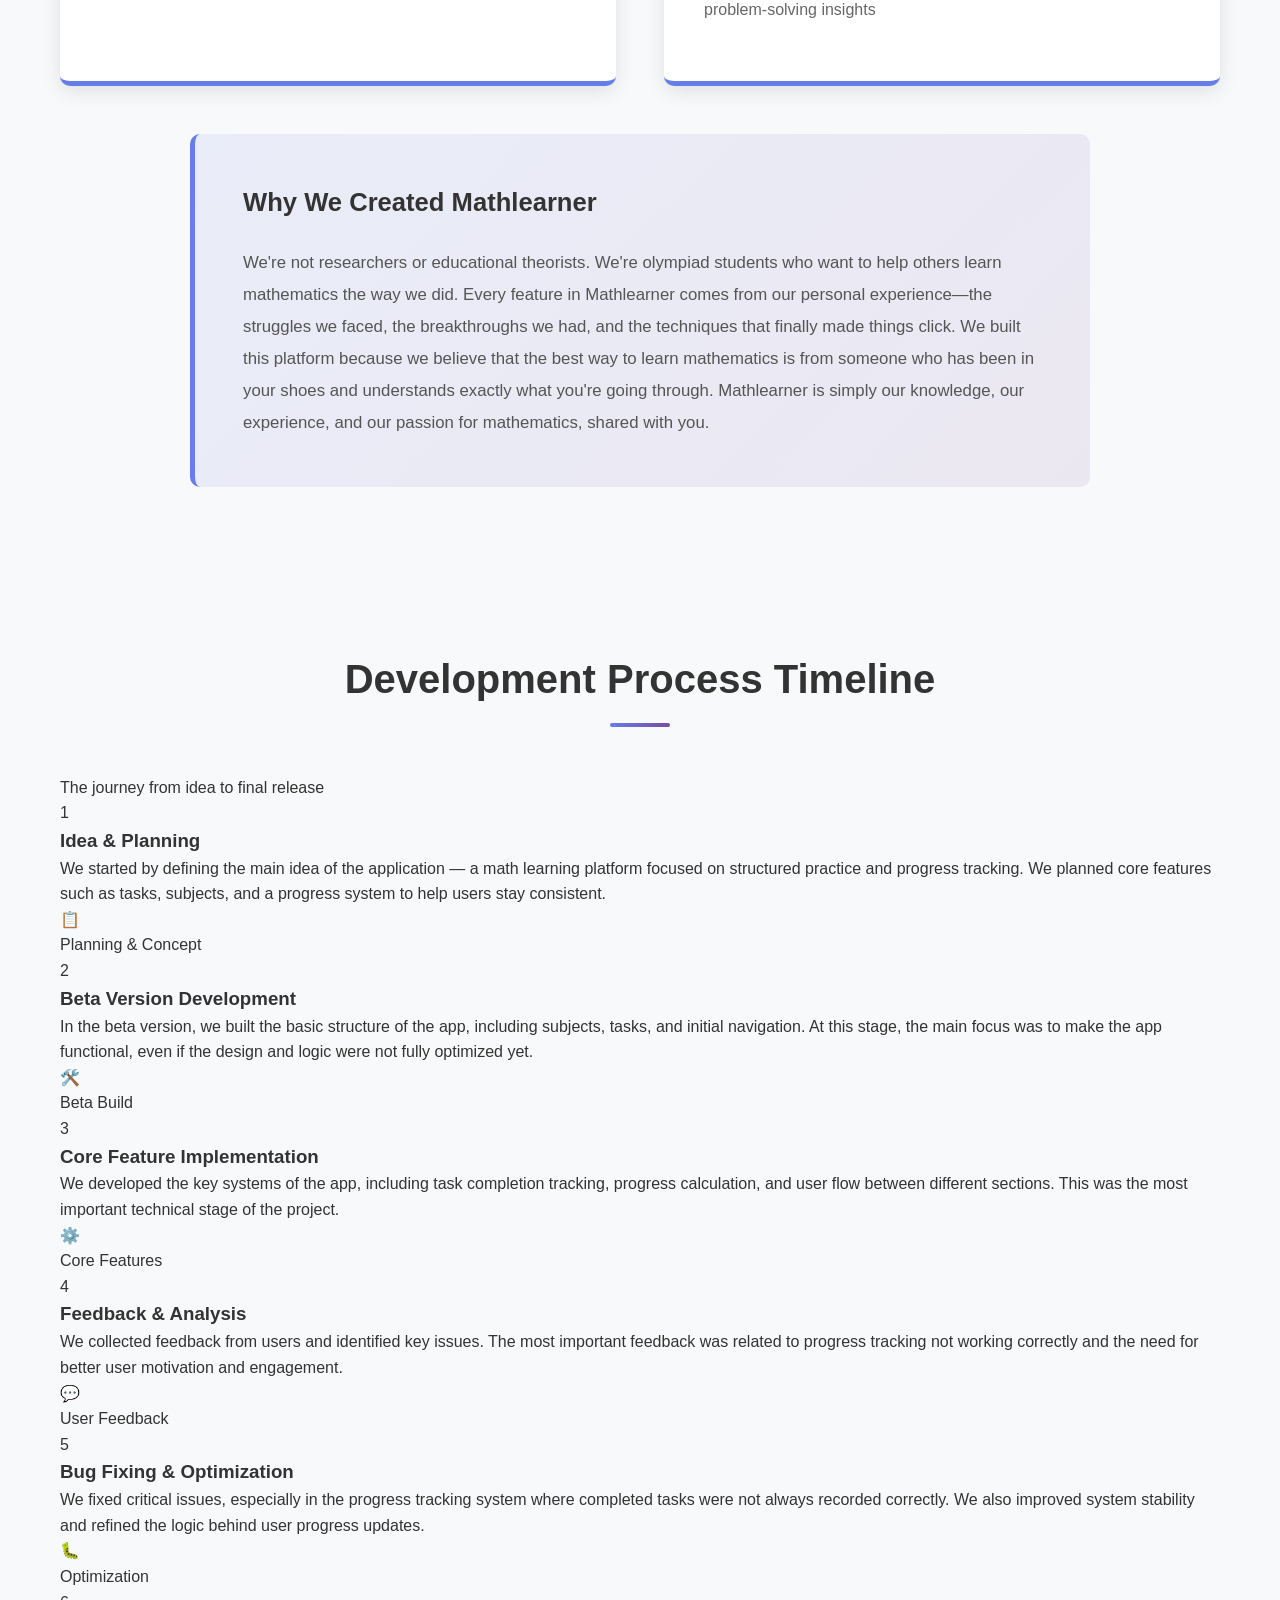
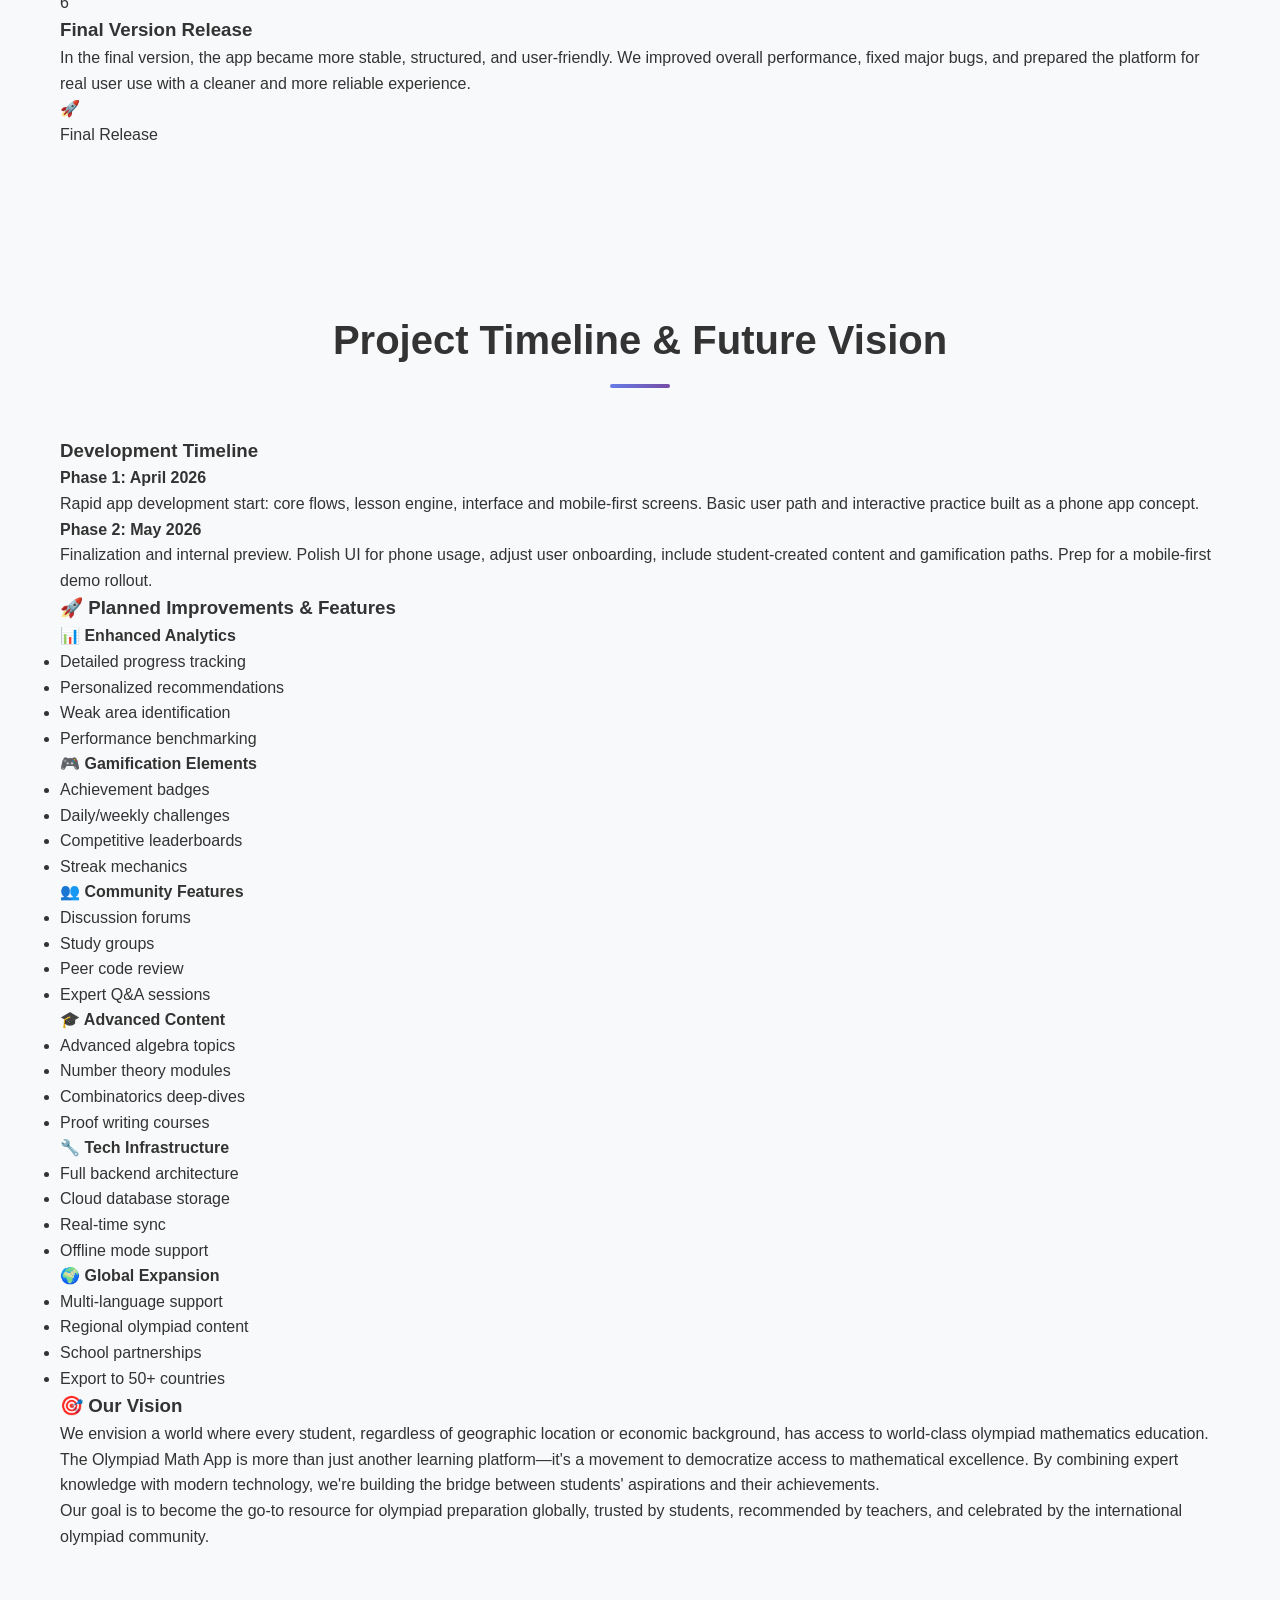
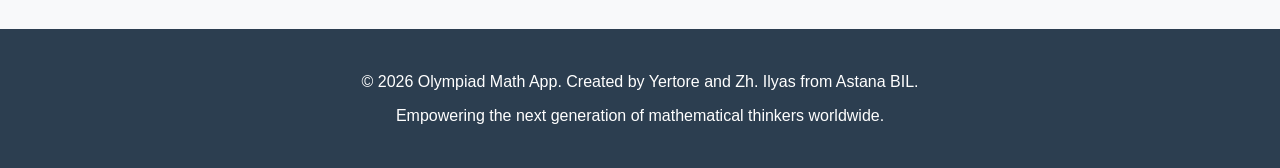
==== commit 2ba5aed1: "Update fmt.Println message from 'Hello' to 'Goodbye'" ====
--- a/index.html
+++ b/index.html
@@ -295,7 +295,113 @@
         </div>
     </section>
 
-    <!-- Section 7: Timeline & Additional Info -->
+    <!-- Section 7: Development Process Timeline -->
+    <section id="development-timeline" class="section section-alt">
+        <div class="container">
+            <h2 class="section-title">Development Process Timeline</h2>
+            <p class="section-subtitle">The journey from idea to final release</p>
+            
+            <div class="dev-timeline">
+                <div class="dev-timeline-item">
+                    <div class="dev-timeline-marker">
+                        <span class="dev-marker-number">1</span>
+                    </div>
+                    <div class="dev-timeline-content">
+                        <div class="dev-timeline-card">
+                            <h3>Idea & Planning</h3>
+                            <p>We started by defining the main idea of the application — a math learning platform focused on structured practice and progress tracking. We planned core features such as tasks, subjects, and a progress system to help users stay consistent.</p>
+                            <div class="dev-screenshot-placeholder">
+                                <span>📋</span>
+                                <p>Planning & Concept</p>
+                            </div>
+                        </div>
+                    </div>
+                </div>
+
+                <div class="dev-timeline-item">
+                    <div class="dev-timeline-marker">
+                        <span class="dev-marker-number">2</span>
+                    </div>
+                    <div class="dev-timeline-content">
+                        <div class="dev-timeline-card">
+                            <h3>Beta Version Development</h3>
+                            <p>In the beta version, we built the basic structure of the app, including subjects, tasks, and initial navigation. At this stage, the main focus was to make the app functional, even if the design and logic were not fully optimized yet.</p>
+                            <div class="dev-screenshot-placeholder">
+                                <span>🛠️</span>
+                                <p>Beta Build</p>
+                            </div>
+                        </div>
+                    </div>
+                </div>
+
+                <div class="dev-timeline-item">
+                    <div class="dev-timeline-marker">
+                        <span class="dev-marker-number">3</span>
+                    </div>
+                    <div class="dev-timeline-content">
+                        <div class="dev-timeline-card">
+                            <h3>Core Feature Implementation</h3>
+                            <p>We developed the key systems of the app, including task completion tracking, progress calculation, and user flow between different sections. This was the most important technical stage of the project.</p>
+                            <div class="dev-screenshot-placeholder">
+                                <span>⚙️</span>
+                                <p>Core Features</p>
+                            </div>
+                        </div>
+                    </div>
+                </div>
+
+                <div class="dev-timeline-item">
+                    <div class="dev-timeline-marker">
+                        <span class="dev-marker-number">4</span>
+                    </div>
+                    <div class="dev-timeline-content">
+                        <div class="dev-timeline-card">
+                            <h3>Feedback & Analysis</h3>
+                            <p>We collected feedback from users and identified key issues. The most important feedback was related to progress tracking not working correctly and the need for better user motivation and engagement.</p>
+                            <div class="dev-screenshot-placeholder">
+                                <span>💬</span>
+                                <p>User Feedback</p>
+                            </div>
+                        </div>
+                    </div>
+                </div>
+
+                <div class="dev-timeline-item">
+                    <div class="dev-timeline-marker">
+                        <span class="dev-marker-number">5</span>
+                    </div>
+                    <div class="dev-timeline-content">
+                        <div class="dev-timeline-card">
+                            <h3>Bug Fixing & Optimization</h3>
+                            <p>We fixed critical issues, especially in the progress tracking system where completed tasks were not always recorded correctly. We also improved system stability and refined the logic behind user progress updates.</p>
+                            <div class="dev-screenshot-placeholder">
+                                <span>🐛</span>
+                                <p>Optimization</p>
+                            </div>
+                        </div>
+                    </div>
+                </div>
+
+                <div class="dev-timeline-item">
+                    <div class="dev-timeline-marker">
+                        <span class="dev-marker-number">6</span>
+                    </div>
+                    <div class="dev-timeline-content">
+                        <div class="dev-timeline-card">
+                            <h3>Final Version Release</h3>
+                            <p>In the final version, the app became more stable, structured, and user-friendly. We improved overall performance, fixed major bugs, and prepared the platform for real user use with a cleaner and more reliable experience.</p>
+                            <div class="dev-screenshot-placeholder">
+                                <span>🚀</span>
+                                <p>Final Release</p>
+                            </div>
+                        </div>
+                    </div>
+                </div>
+            </div>
+        </div>
+    </section>
+
+    <!-- Section 8: Timeline & Additional Info -->
     <section id="timeline" class="section">
         <div class="container">
             <h2 class="section-title">Project Timeline & Future Vision</h2>
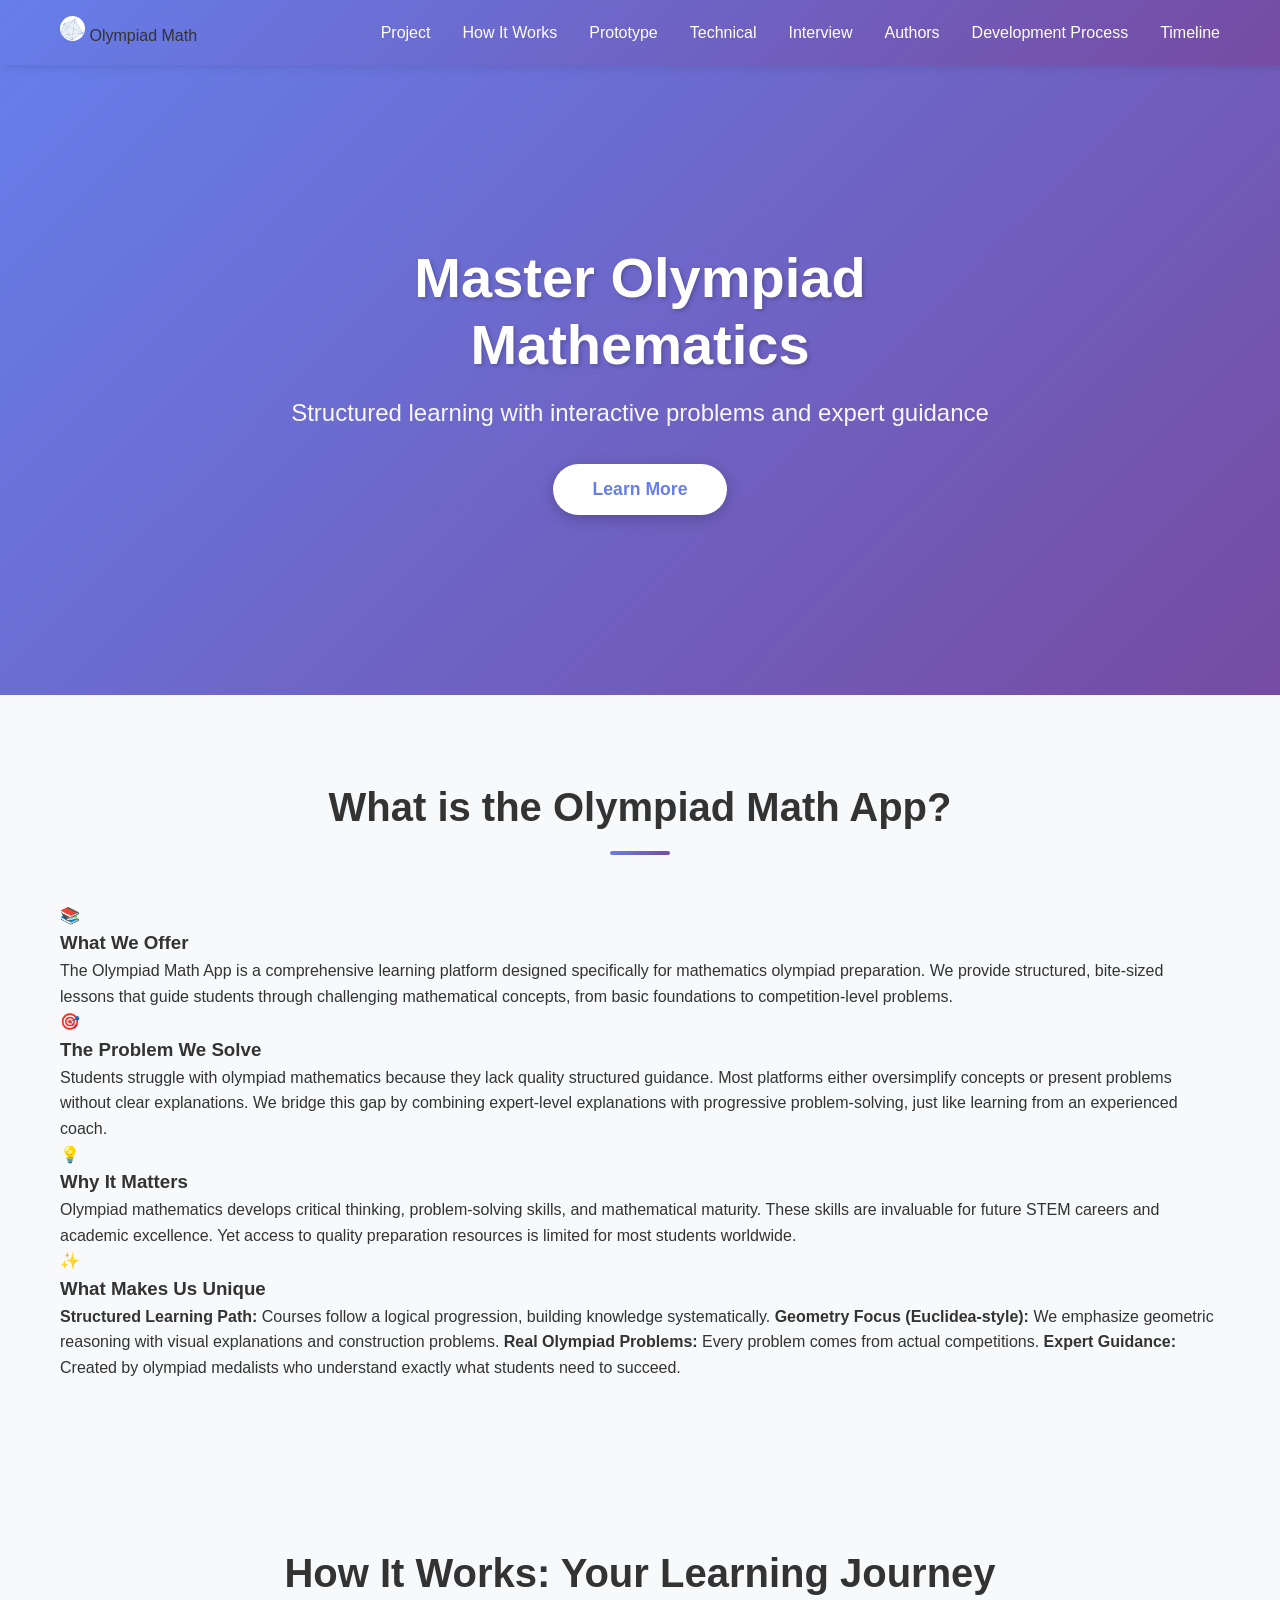
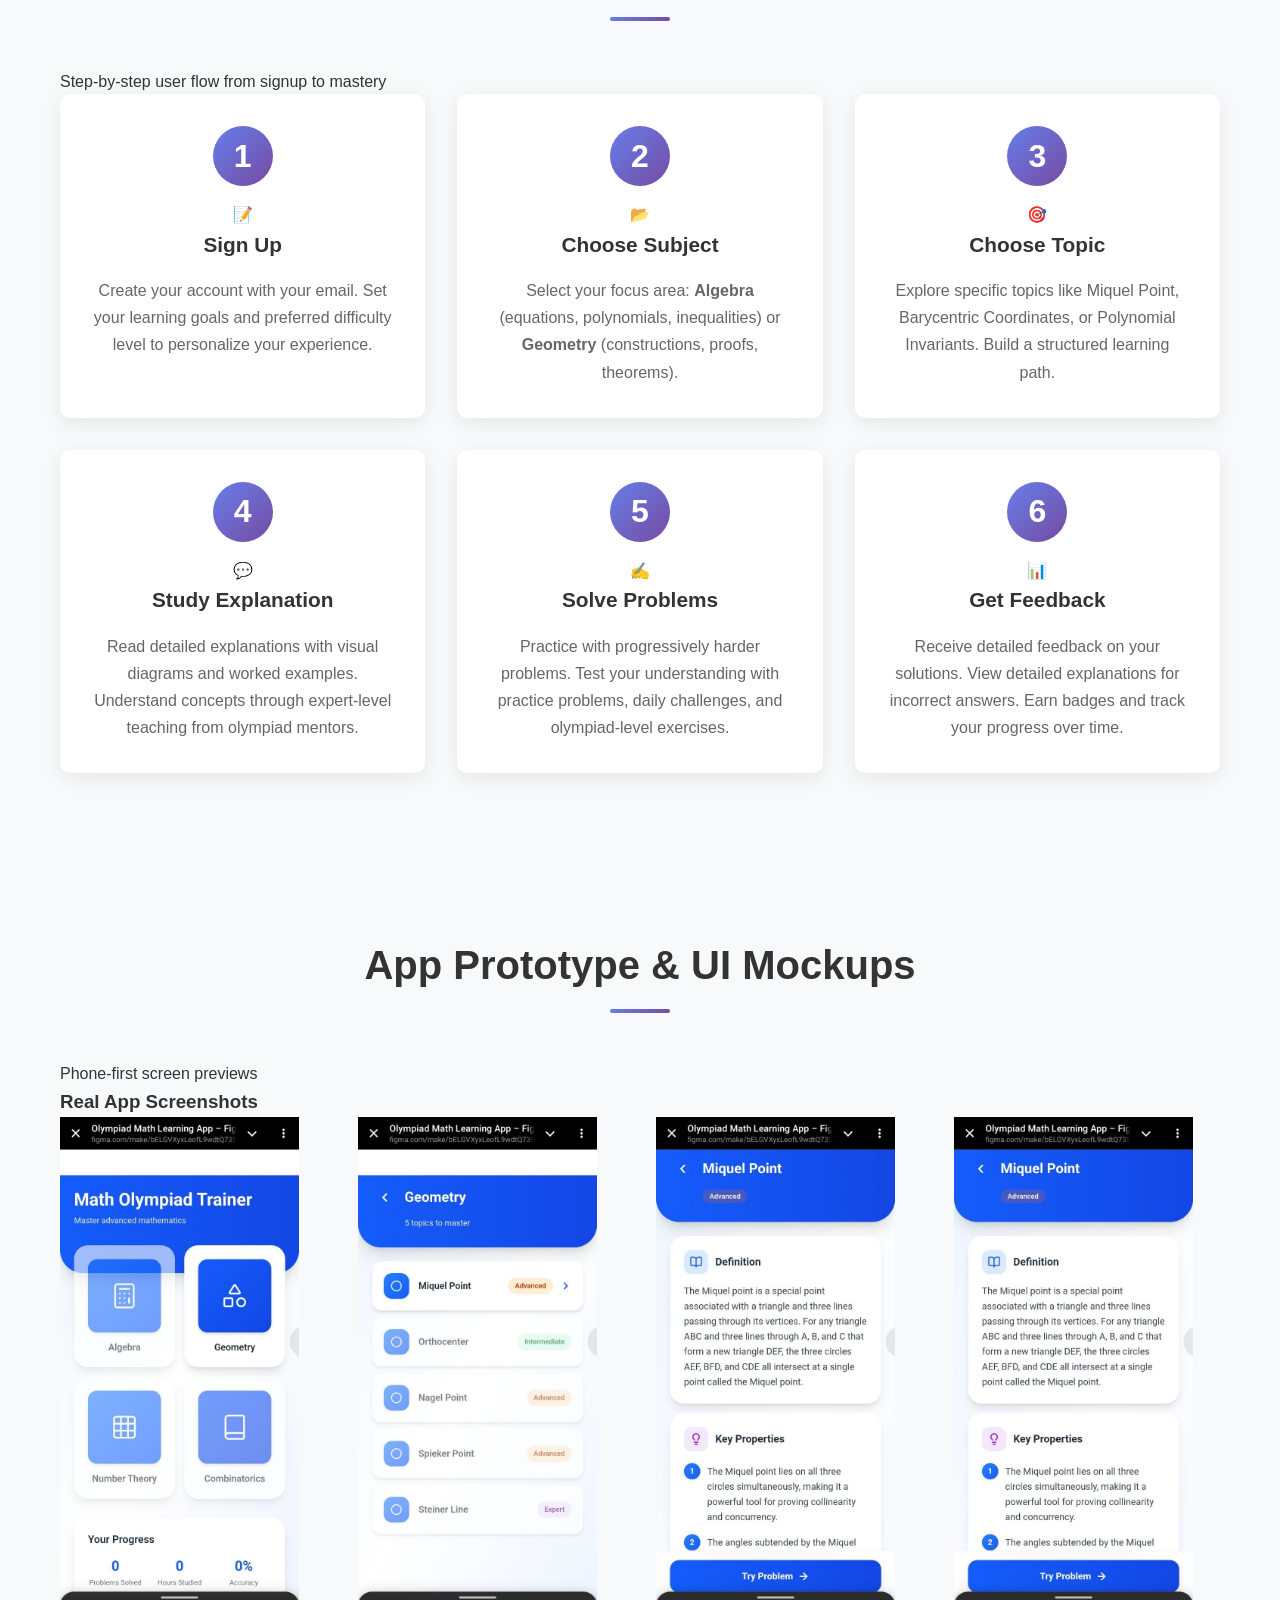
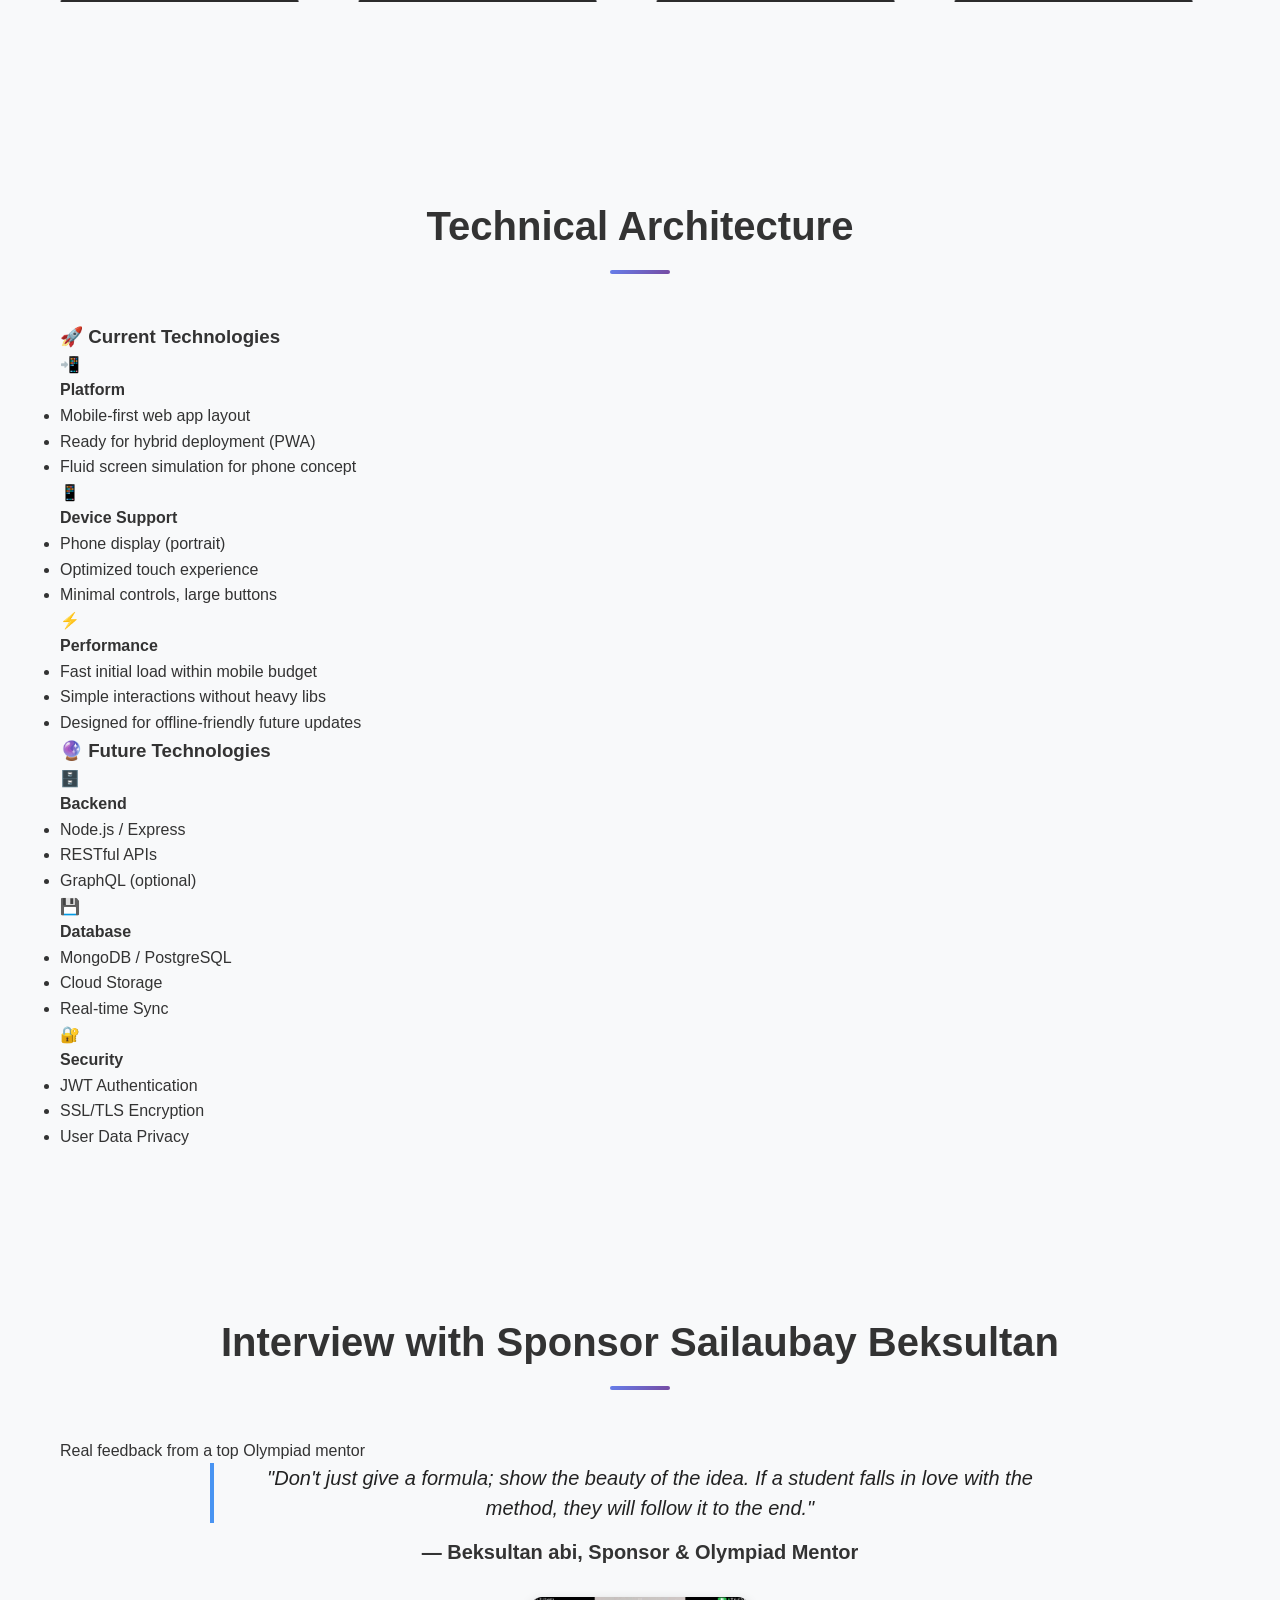
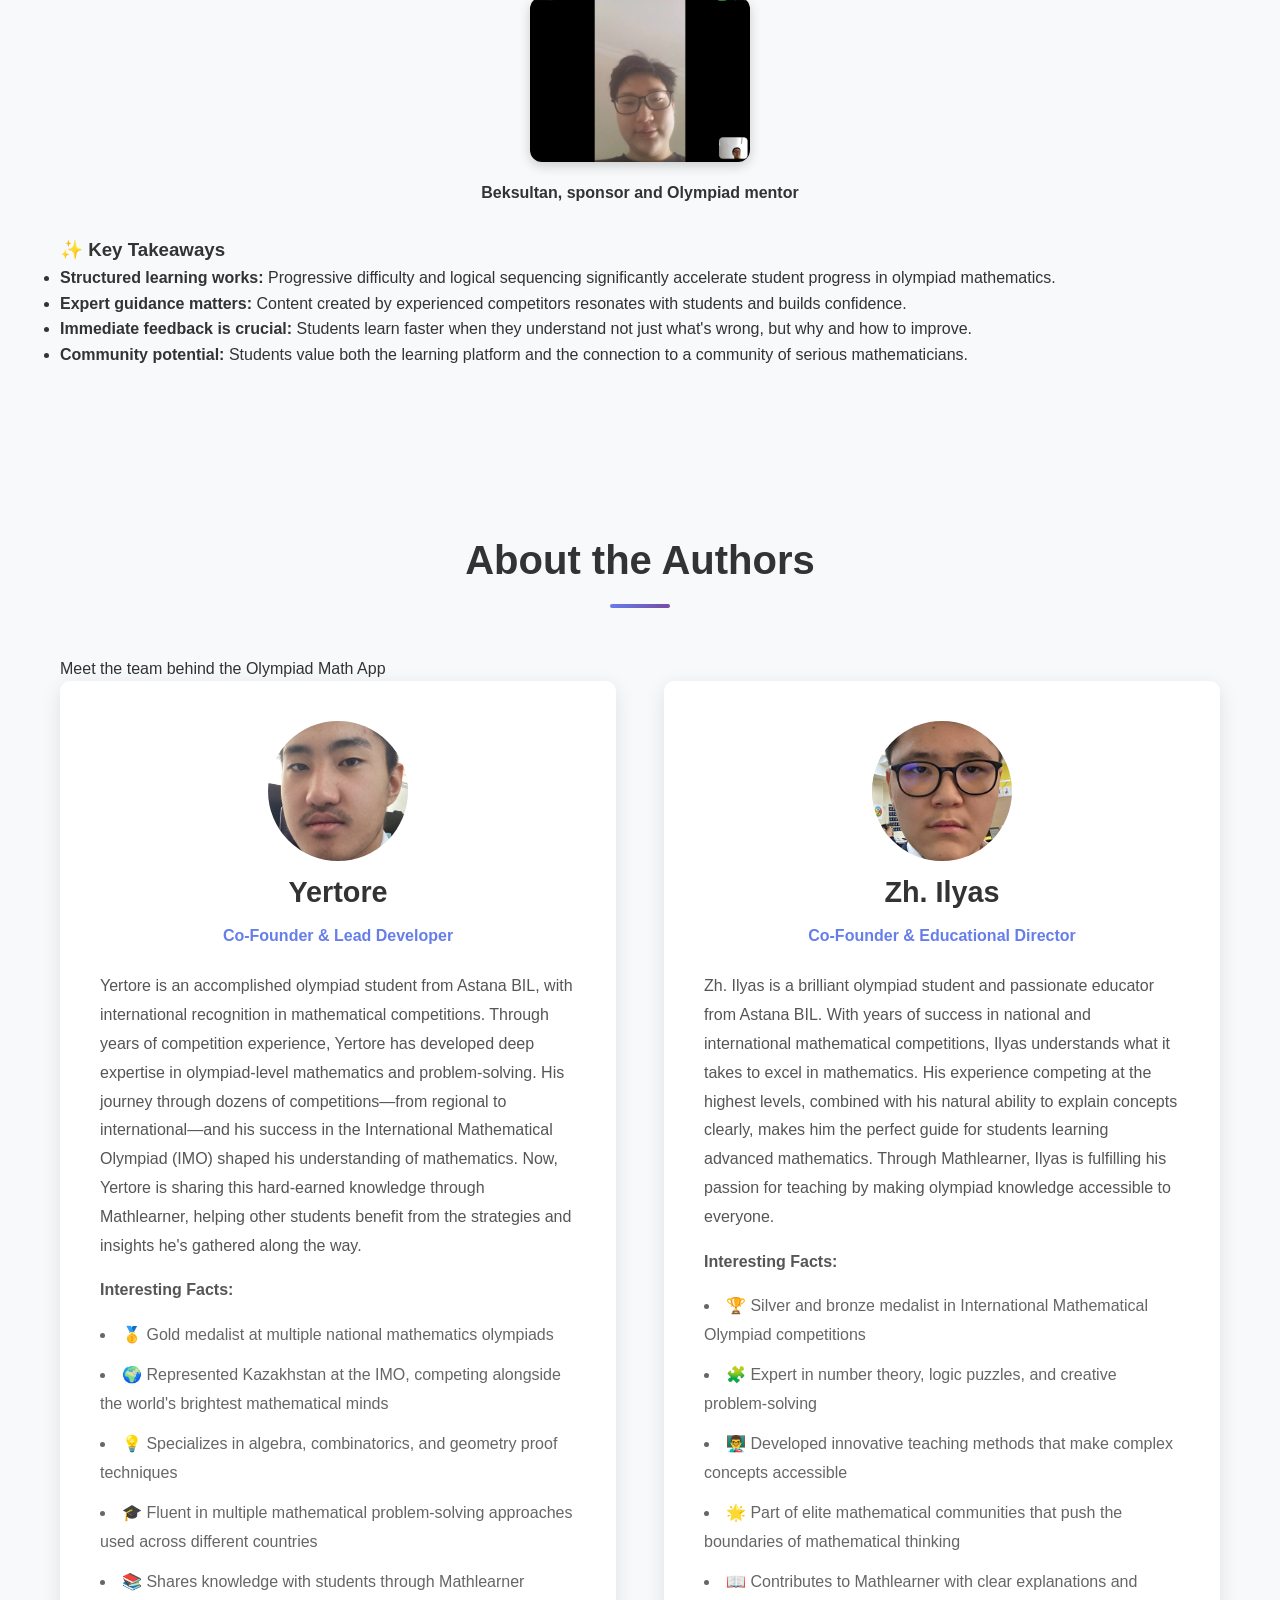
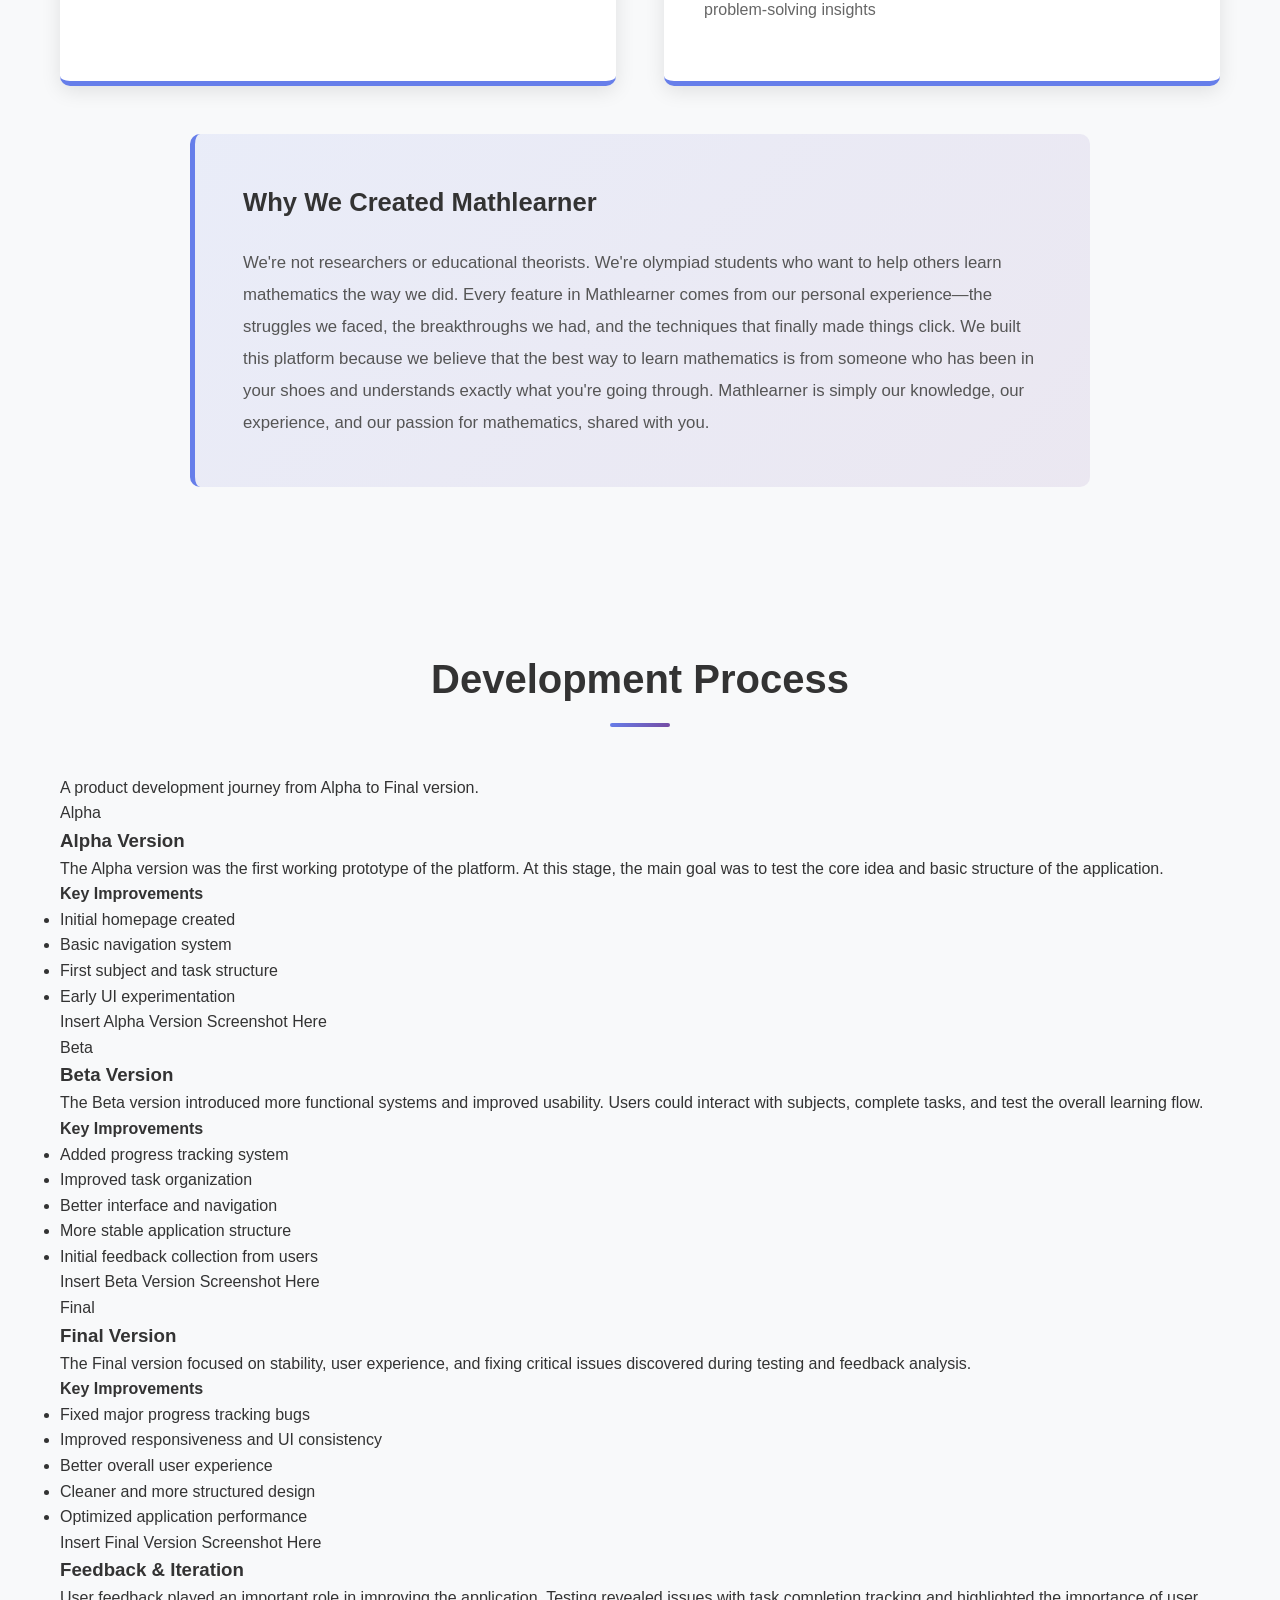
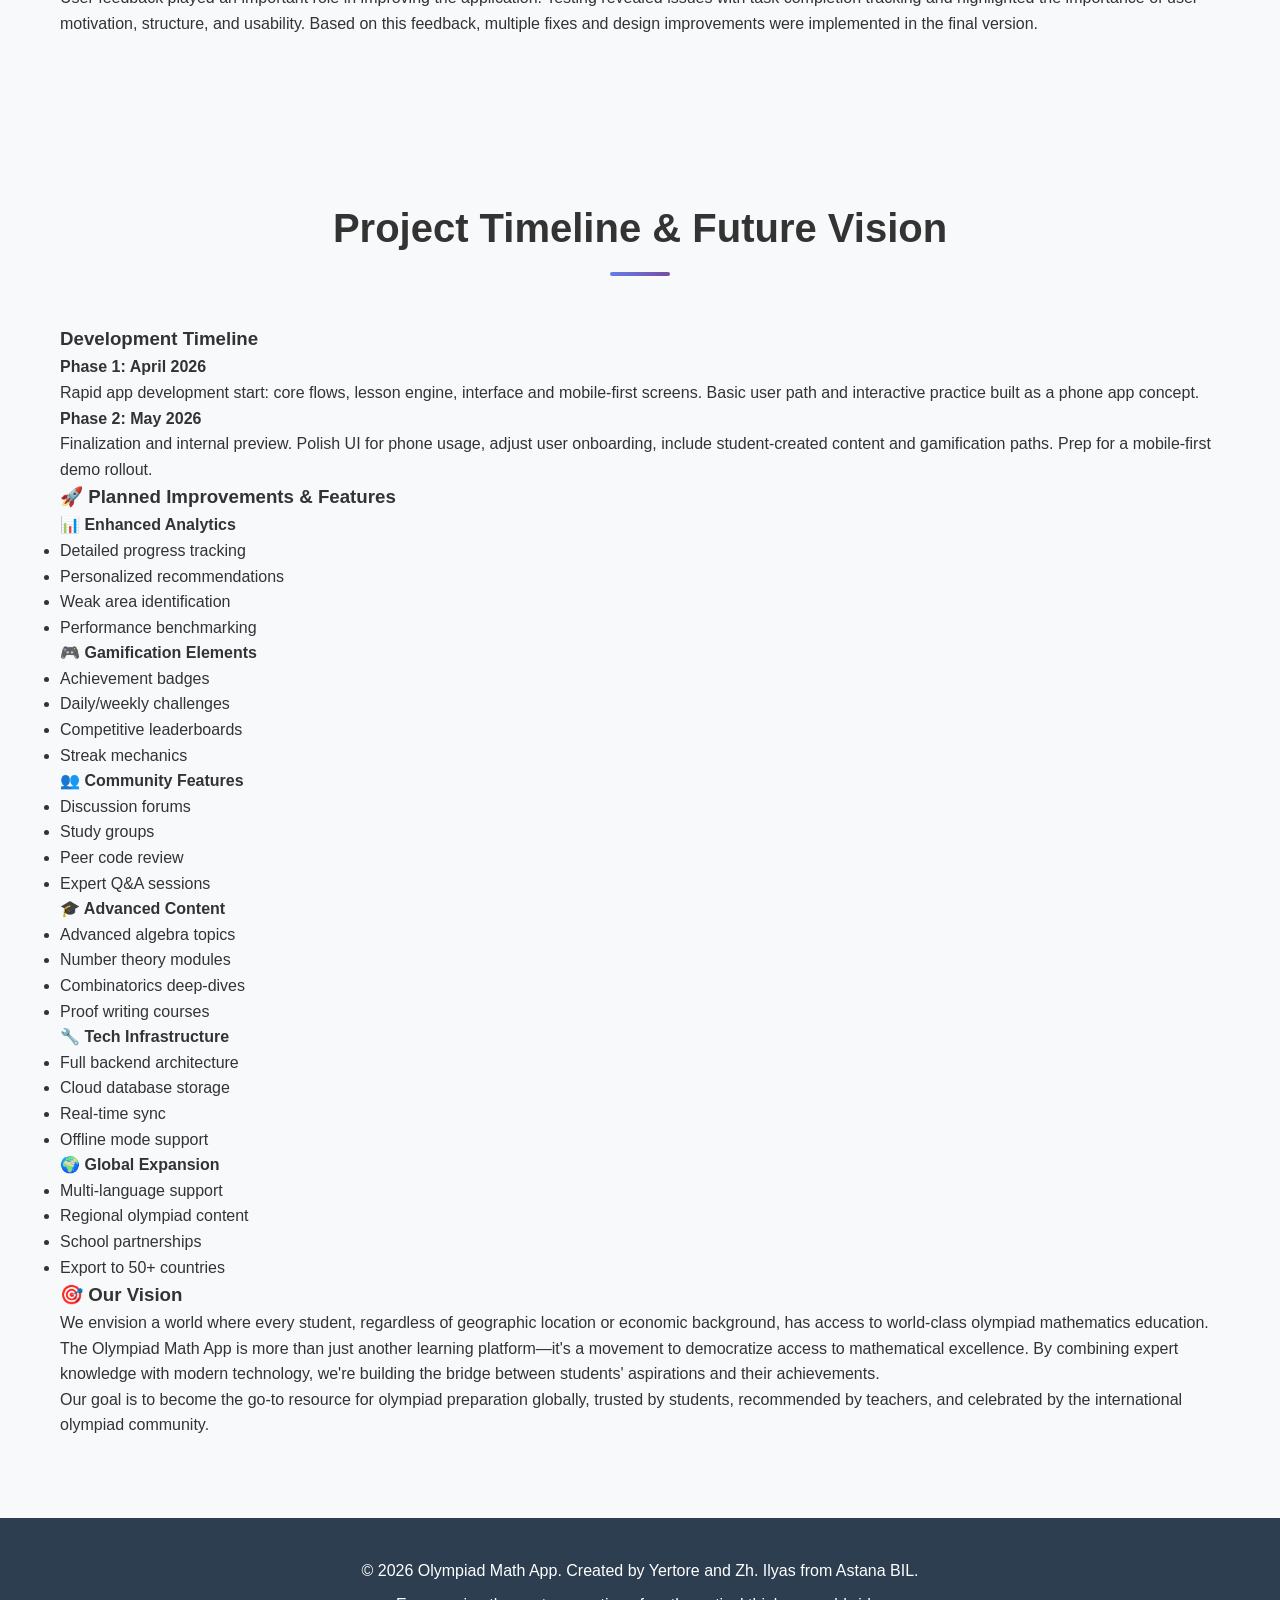
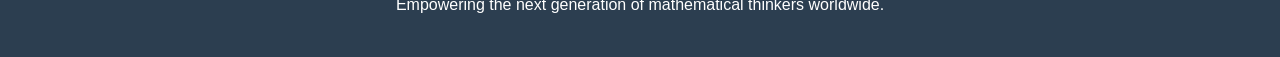
==== commit 476e4e68: "Update print statement from 'Hello' to 'Goodbye'" ====
--- a/index.html
+++ b/index.html
@@ -21,6 +21,7 @@
                 <li><a href="#technical" class="nav-link">Technical</a></li>
                 <li><a href="#interview" class="nav-link">Interview</a></li>
                 <li><a href="#creators" class="nav-link">Authors</a></li>
+                <li><a href="#development-process" class="nav-link">Development Process</a></li>
                 <li><a href="#timeline" class="nav-link">Timeline</a></li>
             </ul>
             <div class="hamburger">
@@ -295,108 +296,79 @@
         </div>
     </section>
 
-    <!-- Section 7: Development Process Timeline -->
-    <section id="development-timeline" class="section section-alt">
-        <div class="container">
-            <h2 class="section-title">Development Process Timeline</h2>
-            <p class="section-subtitle">The journey from idea to final release</p>
-            
-            <div class="dev-timeline">
-                <div class="dev-timeline-item">
-                    <div class="dev-timeline-marker">
-                        <span class="dev-marker-number">1</span>
-                    </div>
-                    <div class="dev-timeline-content">
-                        <div class="dev-timeline-card">
-                            <h3>Idea & Planning</h3>
-                            <p>We started by defining the main idea of the application — a math learning platform focused on structured practice and progress tracking. We planned core features such as tasks, subjects, and a progress system to help users stay consistent.</p>
-                            <div class="dev-screenshot-placeholder">
-                                <span>📋</span>
-                                <p>Planning & Concept</p>
-                            </div>
-                        </div>
-                    </div>
-                </div>
-
-                <div class="dev-timeline-item">
-                    <div class="dev-timeline-marker">
-                        <span class="dev-marker-number">2</span>
-                    </div>
-                    <div class="dev-timeline-content">
-                        <div class="dev-timeline-card">
-                            <h3>Beta Version Development</h3>
-                            <p>In the beta version, we built the basic structure of the app, including subjects, tasks, and initial navigation. At this stage, the main focus was to make the app functional, even if the design and logic were not fully optimized yet.</p>
-                            <div class="dev-screenshot-placeholder">
-                                <span>🛠️</span>
-                                <p>Beta Build</p>
-                            </div>
-                        </div>
-                    </div>
-                </div>
-
-                <div class="dev-timeline-item">
-                    <div class="dev-timeline-marker">
-                        <span class="dev-marker-number">3</span>
-                    </div>
-                    <div class="dev-timeline-content">
-                        <div class="dev-timeline-card">
-                            <h3>Core Feature Implementation</h3>
-                            <p>We developed the key systems of the app, including task completion tracking, progress calculation, and user flow between different sections. This was the most important technical stage of the project.</p>
-                            <div class="dev-screenshot-placeholder">
-                                <span>⚙️</span>
-                                <p>Core Features</p>
-                            </div>
-                        </div>
-                    </div>
-                </div>
-
-                <div class="dev-timeline-item">
-                    <div class="dev-timeline-marker">
-                        <span class="dev-marker-number">4</span>
-                    </div>
-                    <div class="dev-timeline-content">
-                        <div class="dev-timeline-card">
-                            <h3>Feedback & Analysis</h3>
-                            <p>We collected feedback from users and identified key issues. The most important feedback was related to progress tracking not working correctly and the need for better user motivation and engagement.</p>
-                            <div class="dev-screenshot-placeholder">
-                                <span>💬</span>
-                                <p>User Feedback</p>
-                            </div>
-                        </div>
-                    </div>
-                </div>
-
-                <div class="dev-timeline-item">
-                    <div class="dev-timeline-marker">
-                        <span class="dev-marker-number">5</span>
-                    </div>
-                    <div class="dev-timeline-content">
-                        <div class="dev-timeline-card">
-                            <h3>Bug Fixing & Optimization</h3>
-                            <p>We fixed critical issues, especially in the progress tracking system where completed tasks were not always recorded correctly. We also improved system stability and refined the logic behind user progress updates.</p>
-                            <div class="dev-screenshot-placeholder">
-                                <span>🐛</span>
-                                <p>Optimization</p>
-                            </div>
-                        </div>
-                    </div>
-                </div>
-
-                <div class="dev-timeline-item">
-                    <div class="dev-timeline-marker">
-                        <span class="dev-marker-number">6</span>
-                    </div>
-                    <div class="dev-timeline-content">
-                        <div class="dev-timeline-card">
-                            <h3>Final Version Release</h3>
-                            <p>In the final version, the app became more stable, structured, and user-friendly. We improved overall performance, fixed major bugs, and prepared the platform for real user use with a cleaner and more reliable experience.</p>
-                            <div class="dev-screenshot-placeholder">
-                                <span>🚀</span>
-                                <p>Final Release</p>
-                            </div>
-                        </div>
-                    </div>
-                </div>
+    <!-- Section 7: Development Process -->
+    <section id="development-process" class="section section-alt">
+        <div class="container">
+            <h2 class="section-title">Development Process</h2>
+            <p class="section-subtitle">A product development journey from Alpha to Final version.</p>
+
+            <div class="dev-process-grid">
+                <article class="dev-process-stage">
+                    <div class="stage-badge">Alpha</div>
+                    <div class="stage-card">
+                        <h3>Alpha Version</h3>
+                        <p>The Alpha version was the first working prototype of the platform. At this stage, the main goal was to test the core idea and basic structure of the application.</p>
+                        <div class="stage-details">
+                            <h4>Key Improvements</h4>
+                            <ul>
+                                <li>Initial homepage created</li>
+                                <li>Basic navigation system</li>
+                                <li>First subject and task structure</li>
+                                <li>Early UI experimentation</li>
+                            </ul>
+                        </div>
+                        <div class="stage-placeholder">
+                            <p>Insert Alpha Version Screenshot Here</p>
+                        </div>
+                    </div>
+                </article>
+
+                <article class="dev-process-stage">
+                    <div class="stage-badge">Beta</div>
+                    <div class="stage-card">
+                        <h3>Beta Version</h3>
+                        <p>The Beta version introduced more functional systems and improved usability. Users could interact with subjects, complete tasks, and test the overall learning flow.</p>
+                        <div class="stage-details">
+                            <h4>Key Improvements</h4>
+                            <ul>
+                                <li>Added progress tracking system</li>
+                                <li>Improved task organization</li>
+                                <li>Better interface and navigation</li>
+                                <li>More stable application structure</li>
+                                <li>Initial feedback collection from users</li>
+                            </ul>
+                        </div>
+                        <div class="stage-placeholder">
+                            <p>Insert Beta Version Screenshot Here</p>
+                        </div>
+                    </div>
+                </article>
+
+                <article class="dev-process-stage">
+                    <div class="stage-badge">Final</div>
+                    <div class="stage-card">
+                        <h3>Final Version</h3>
+                        <p>The Final version focused on stability, user experience, and fixing critical issues discovered during testing and feedback analysis.</p>
+                        <div class="stage-details">
+                            <h4>Key Improvements</h4>
+                            <ul>
+                                <li>Fixed major progress tracking bugs</li>
+                                <li>Improved responsiveness and UI consistency</li>
+                                <li>Better overall user experience</li>
+                                <li>Cleaner and more structured design</li>
+                                <li>Optimized application performance</li>
+                            </ul>
+                        </div>
+                        <div class="stage-placeholder">
+                            <p>Insert Final Version Screenshot Here</p>
+                        </div>
+                    </div>
+                </article>
+            </div>
+
+            <div class="feedback-iteration">
+                <h3>Feedback & Iteration</h3>
+                <p>User feedback played an important role in improving the application. Testing revealed issues with task completion tracking and highlighted the importance of user motivation, structure, and usability. Based on this feedback, multiple fixes and design improvements were implemented in the final version.</p>
             </div>
         </div>
     </section>
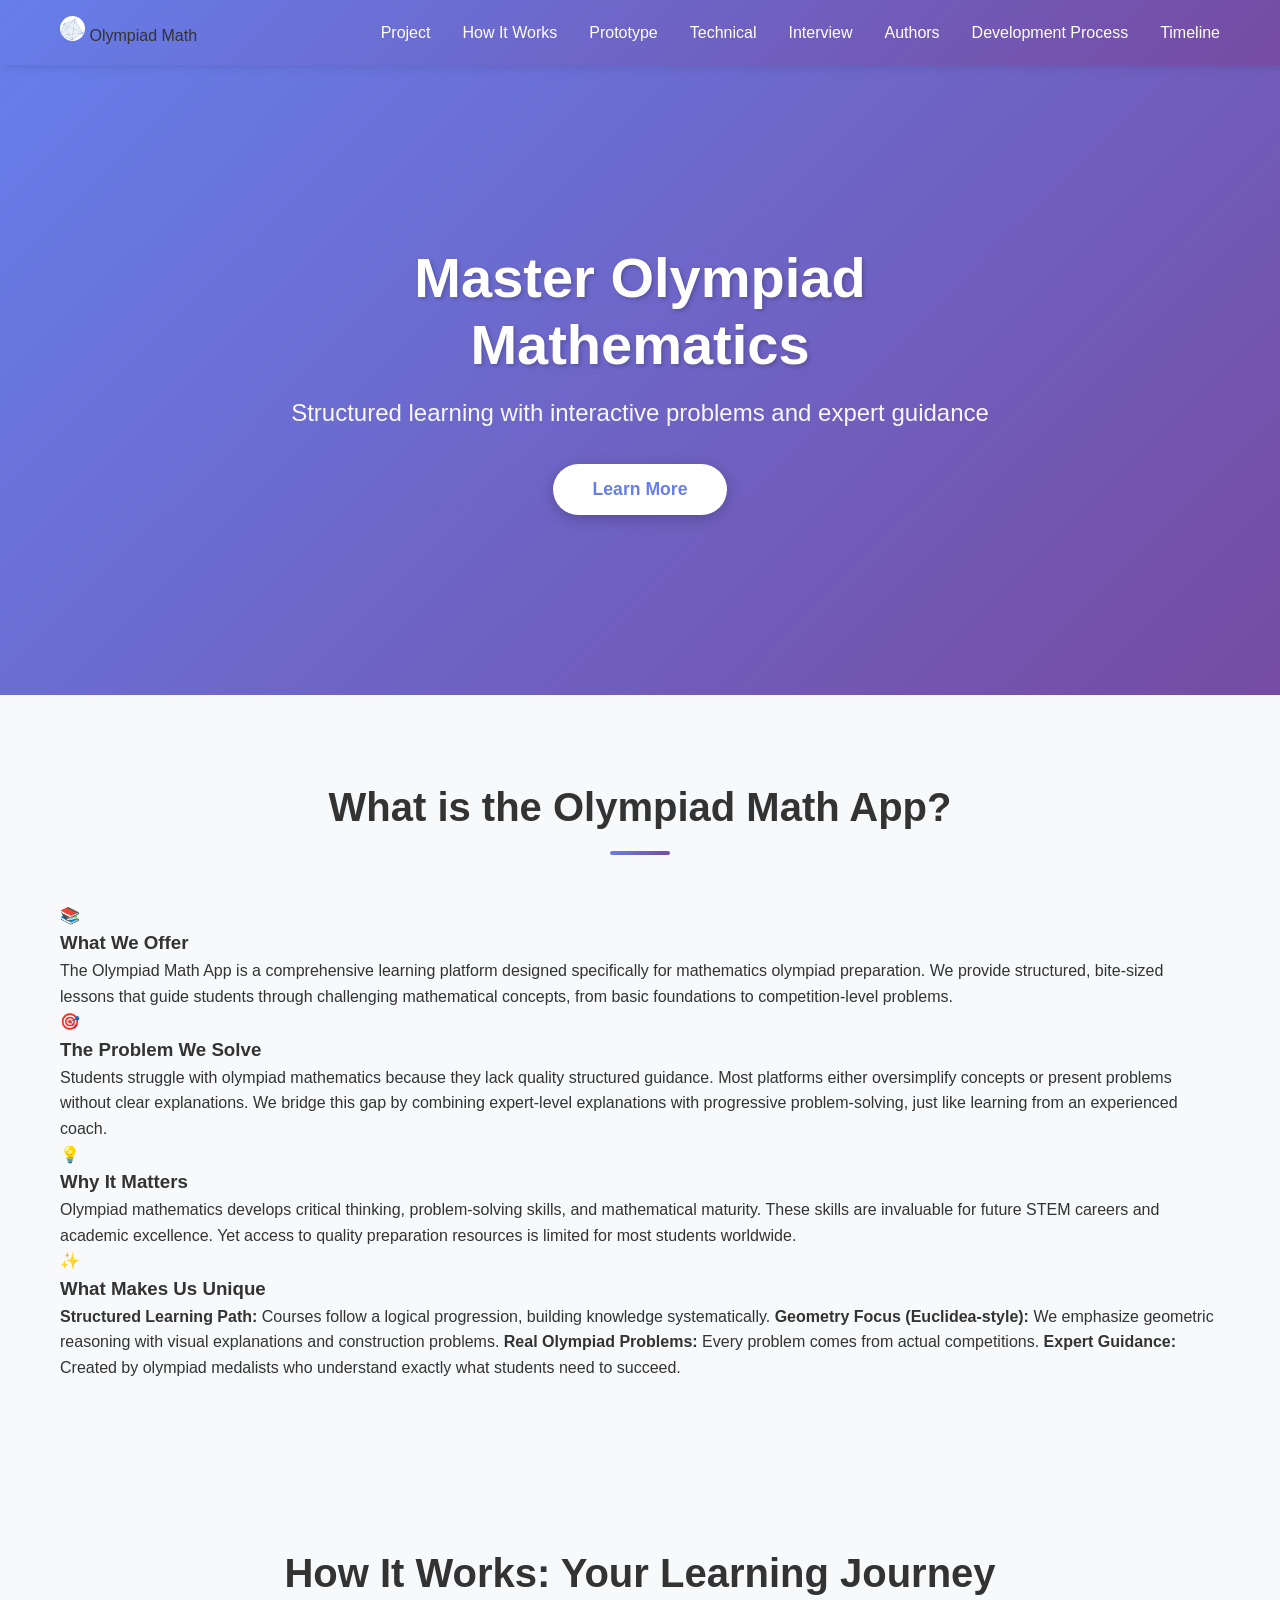
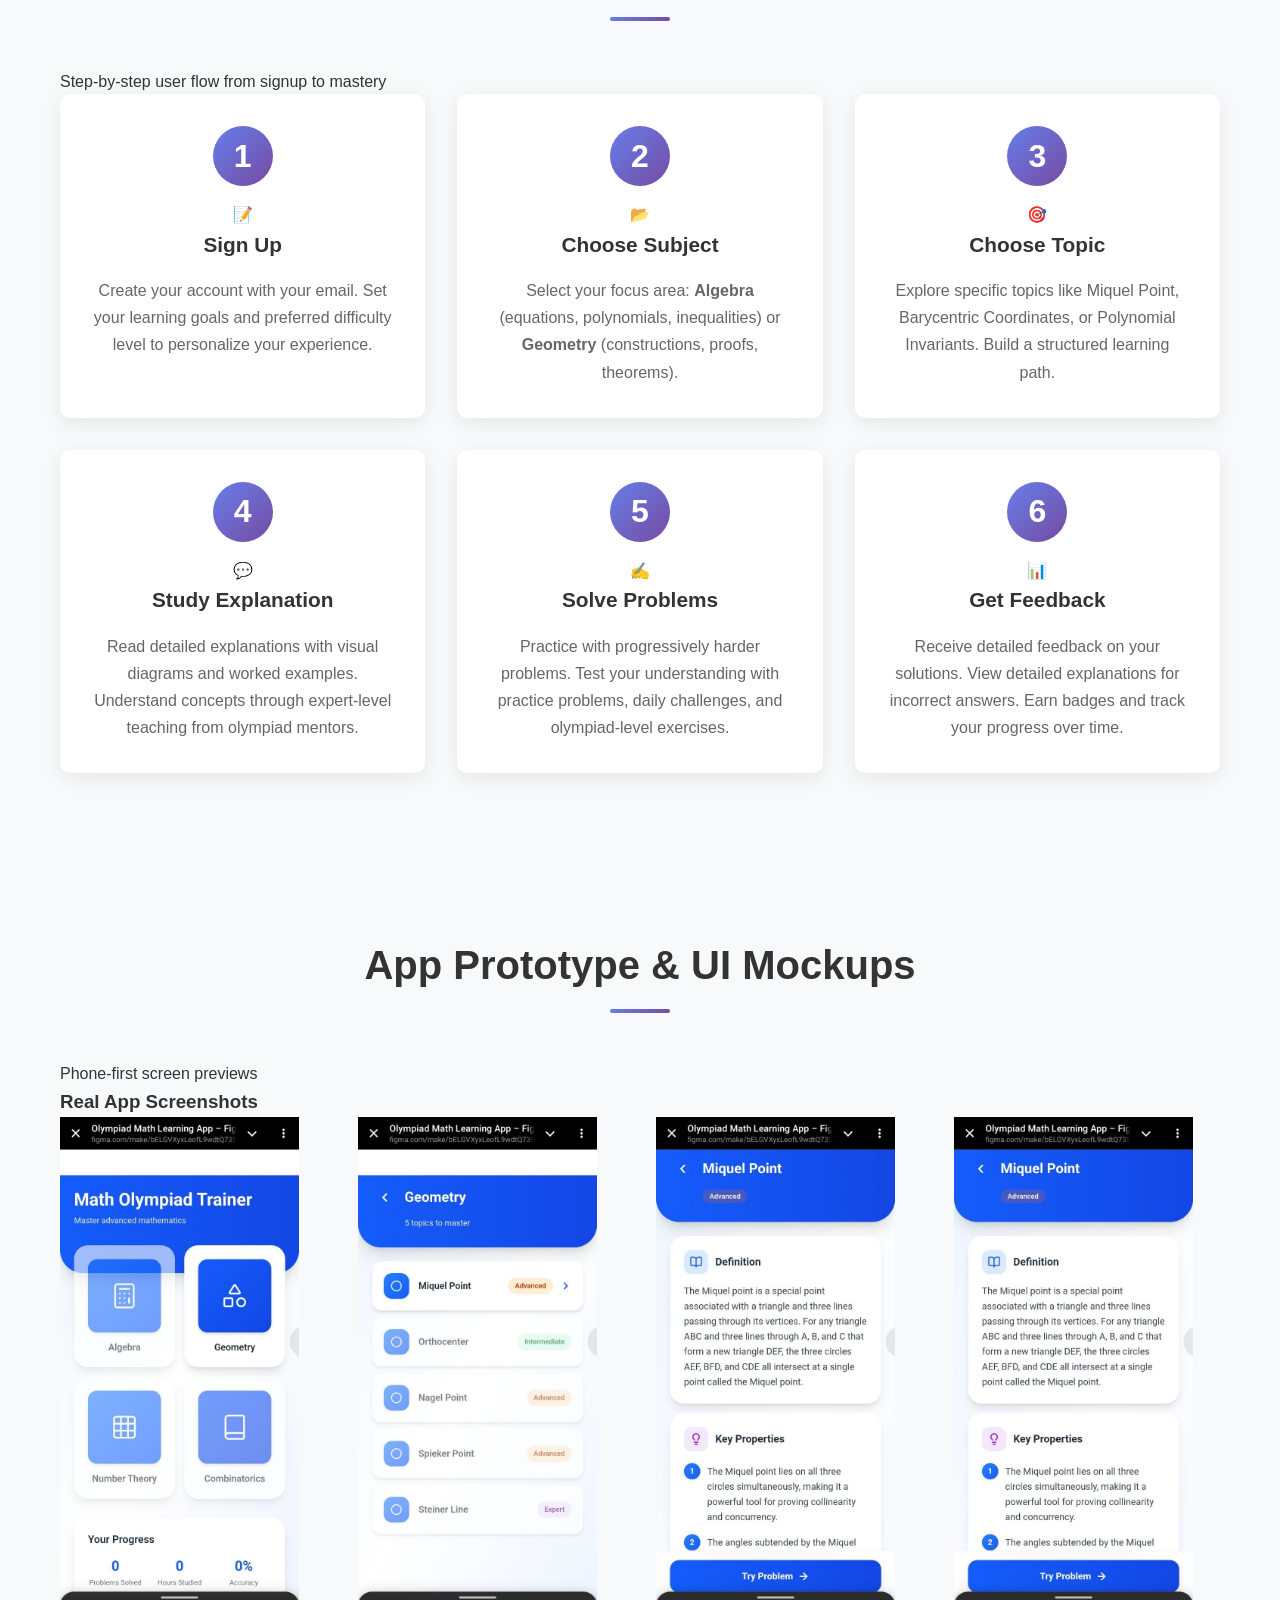
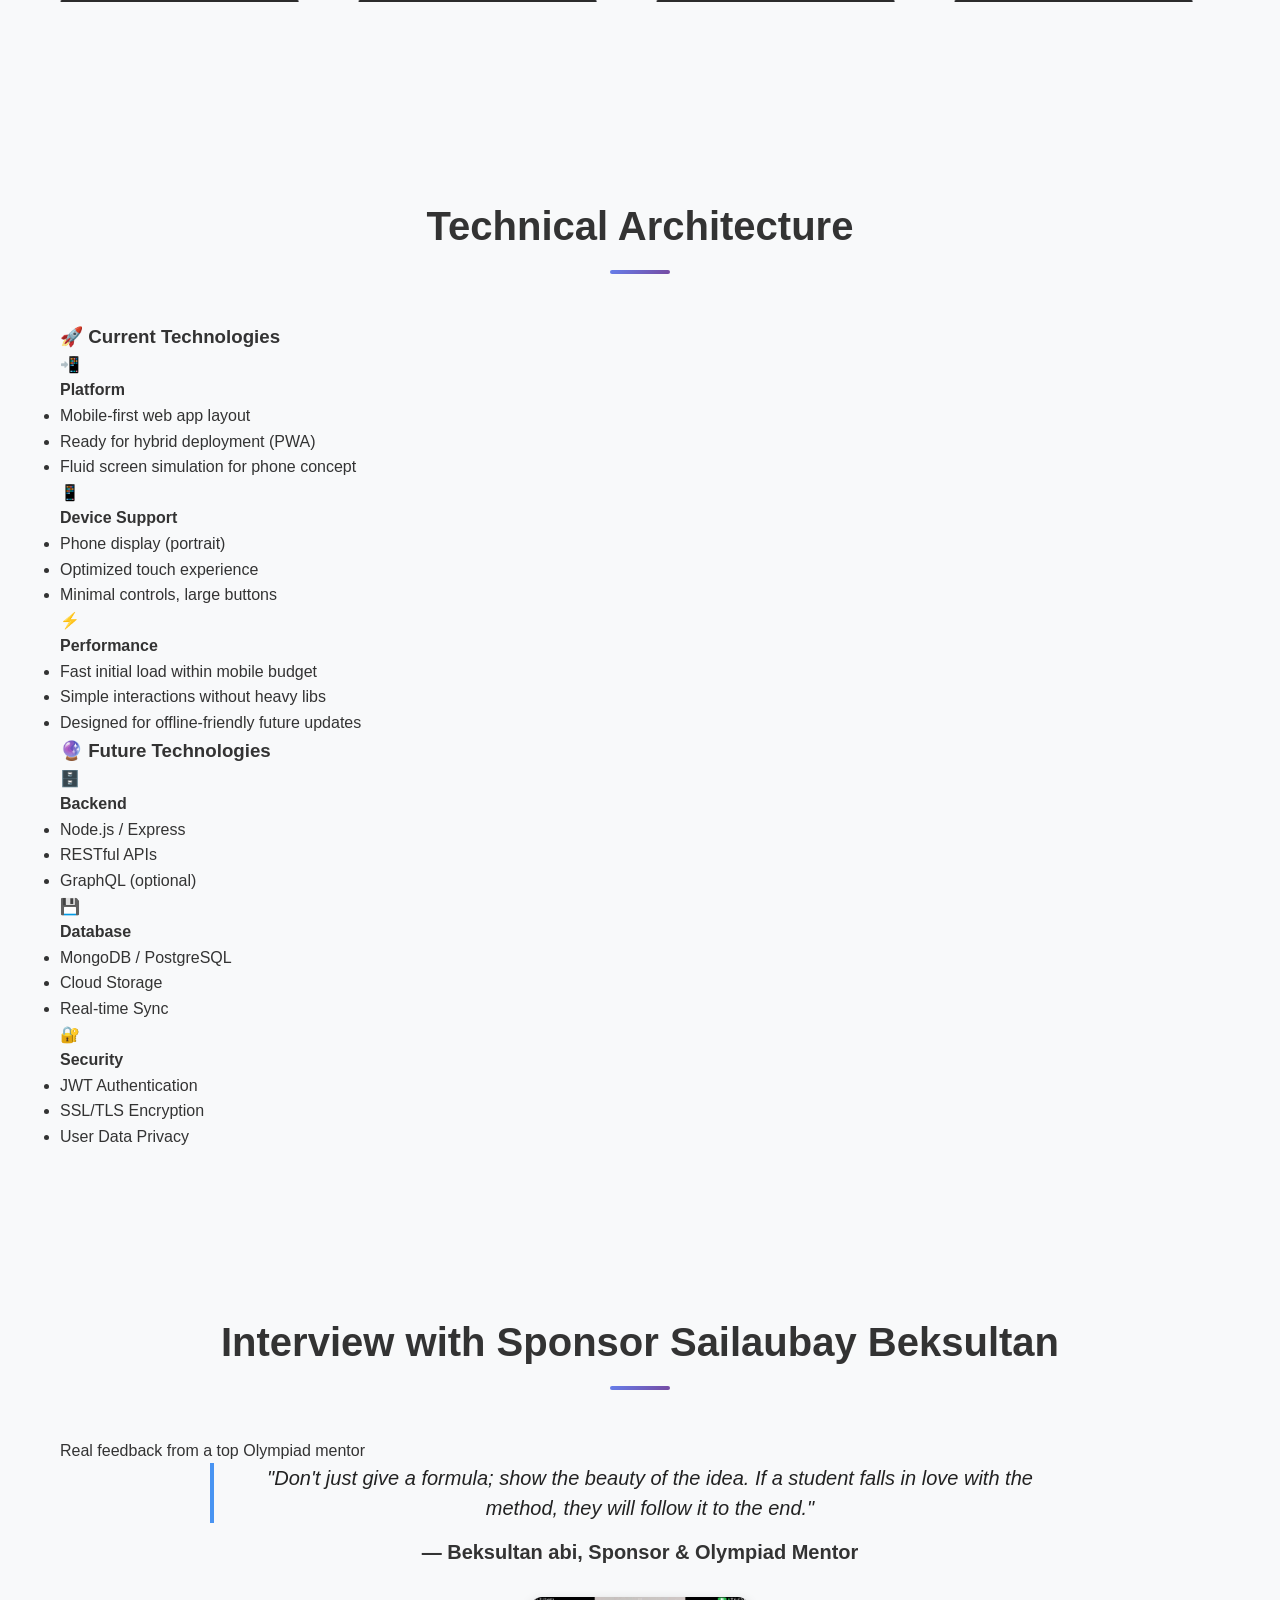
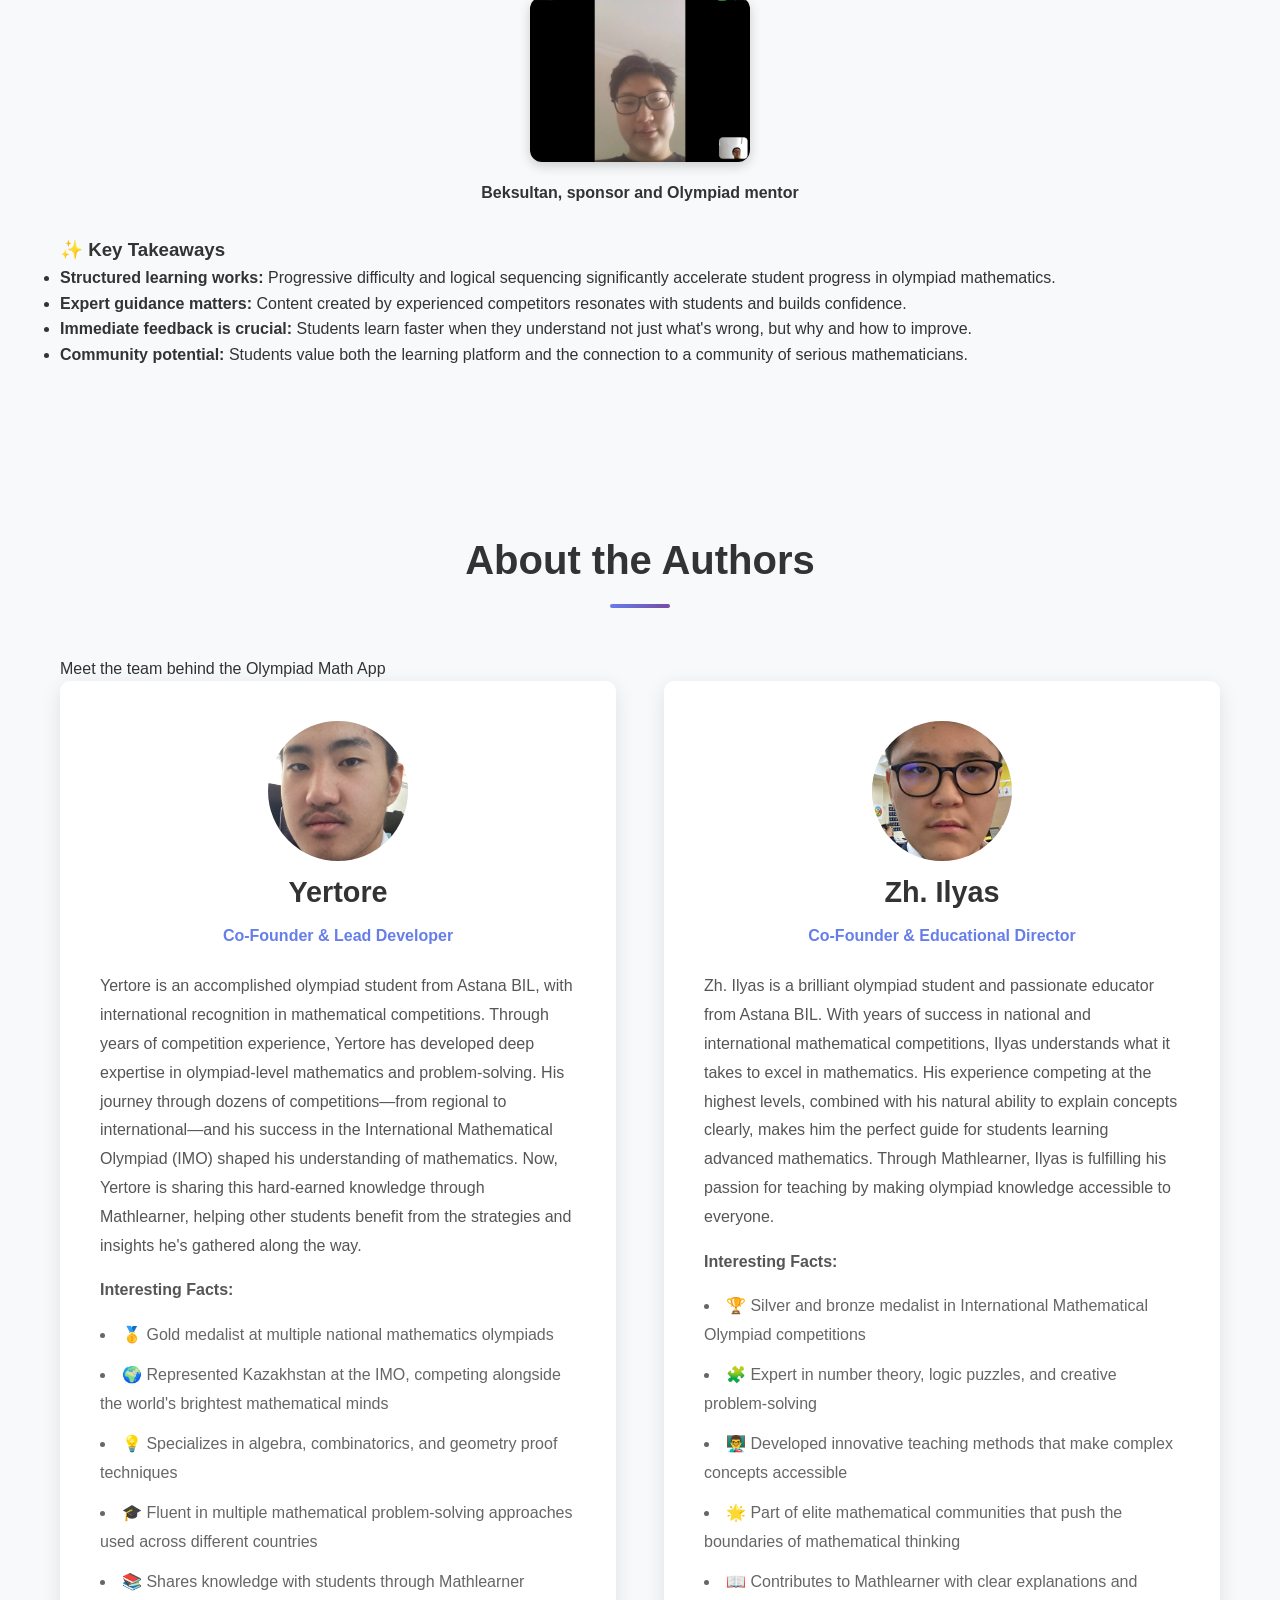
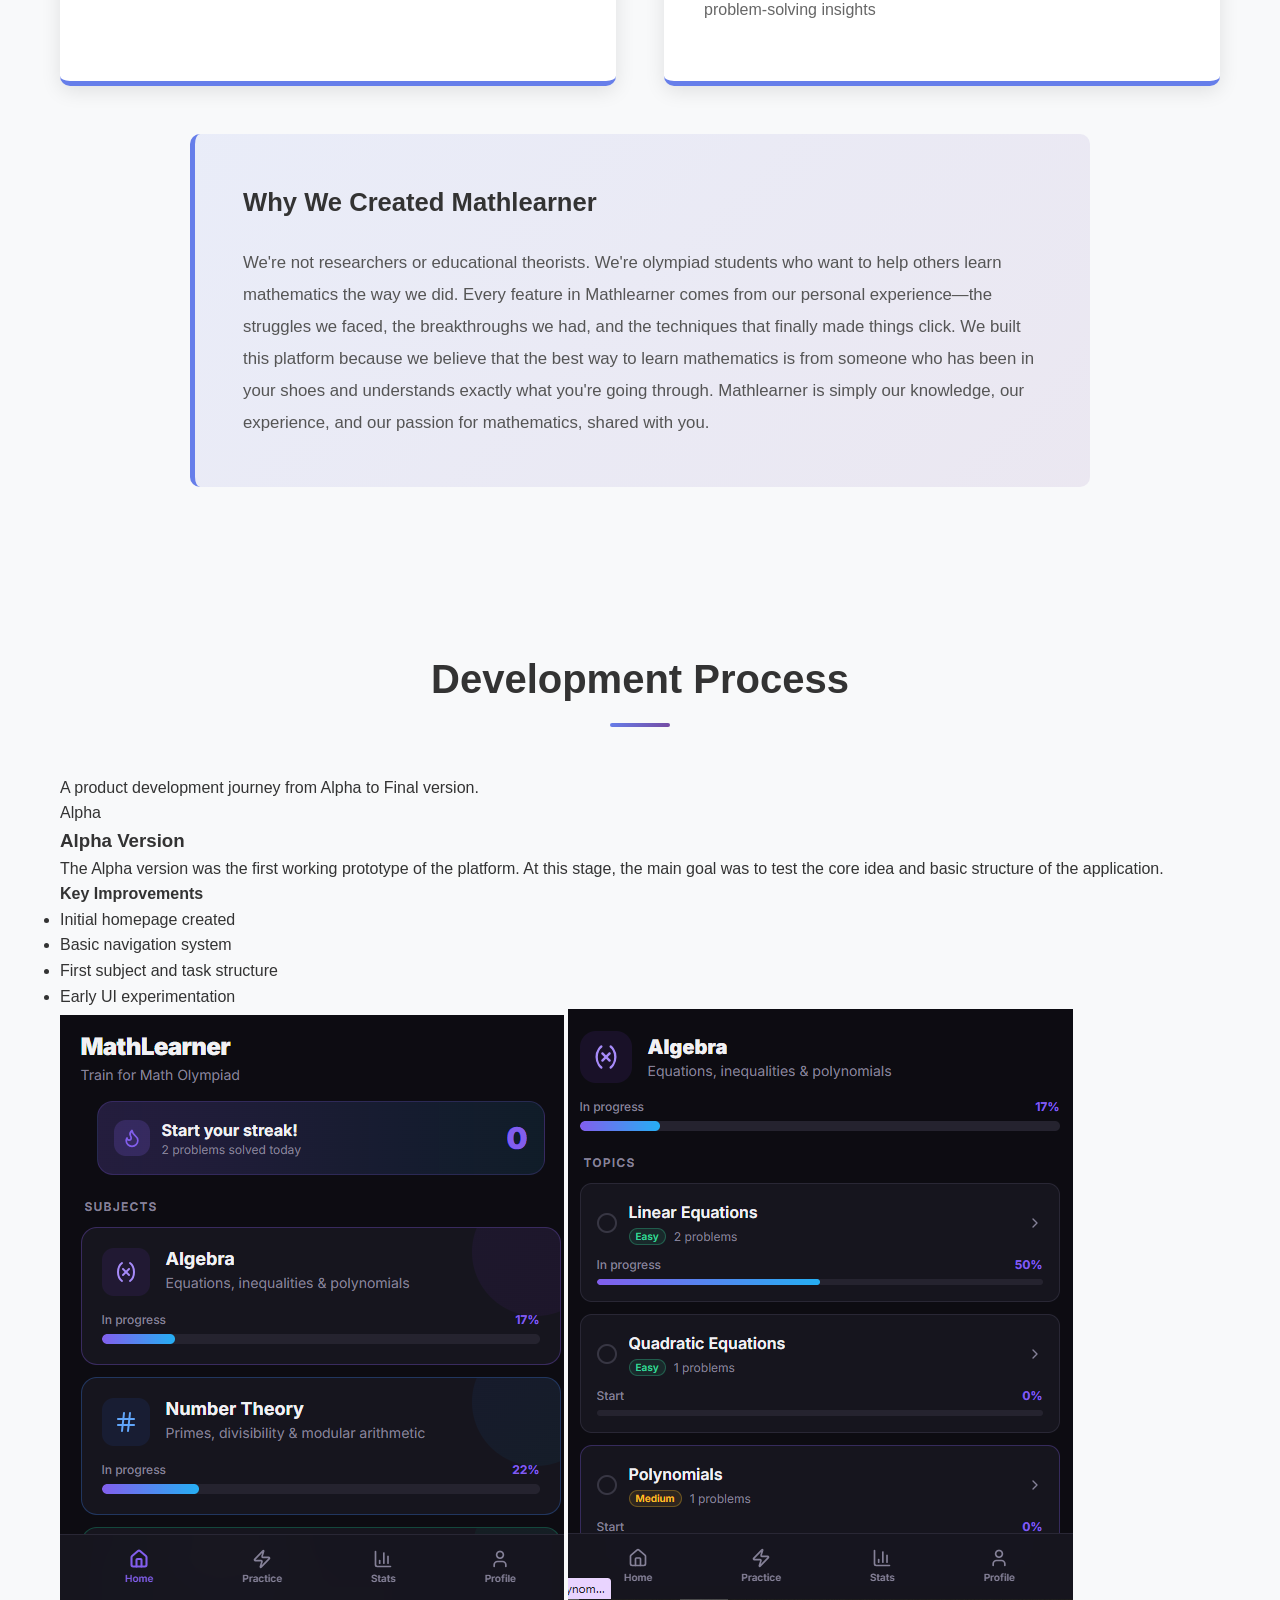
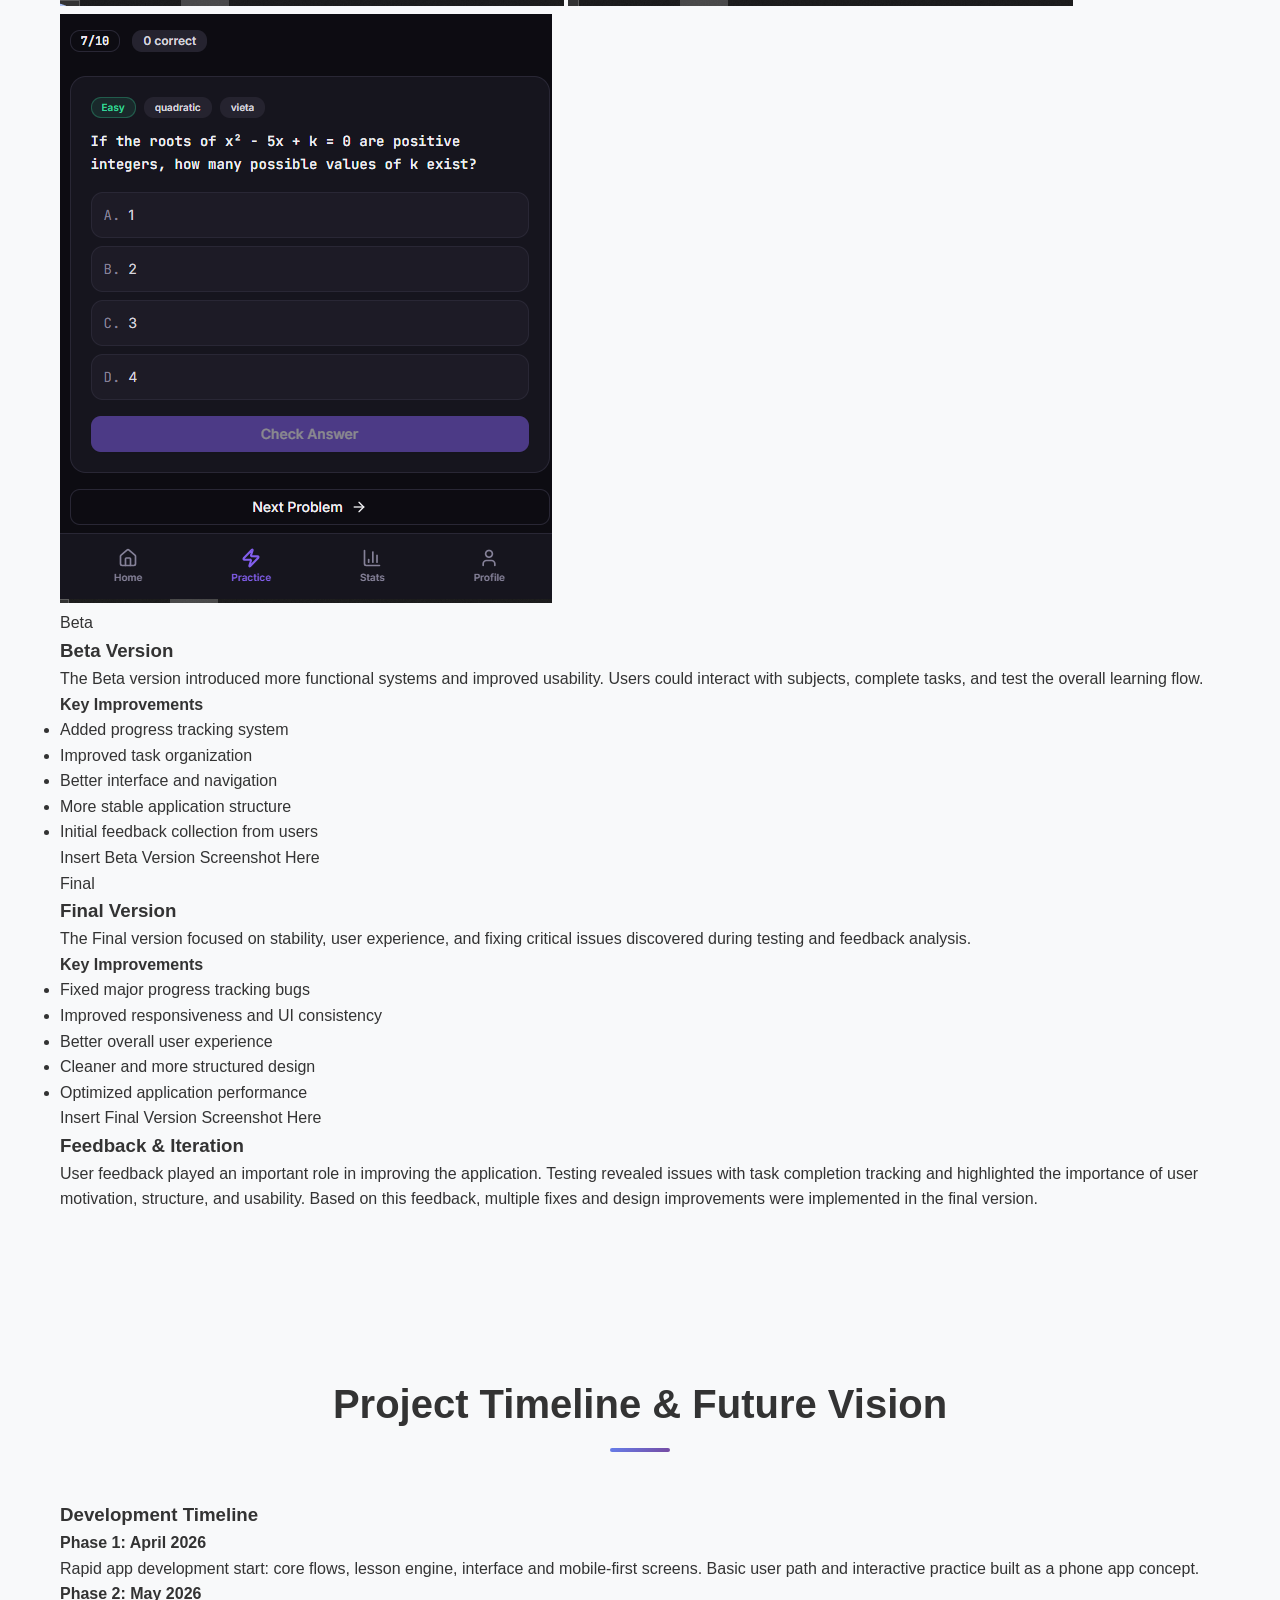
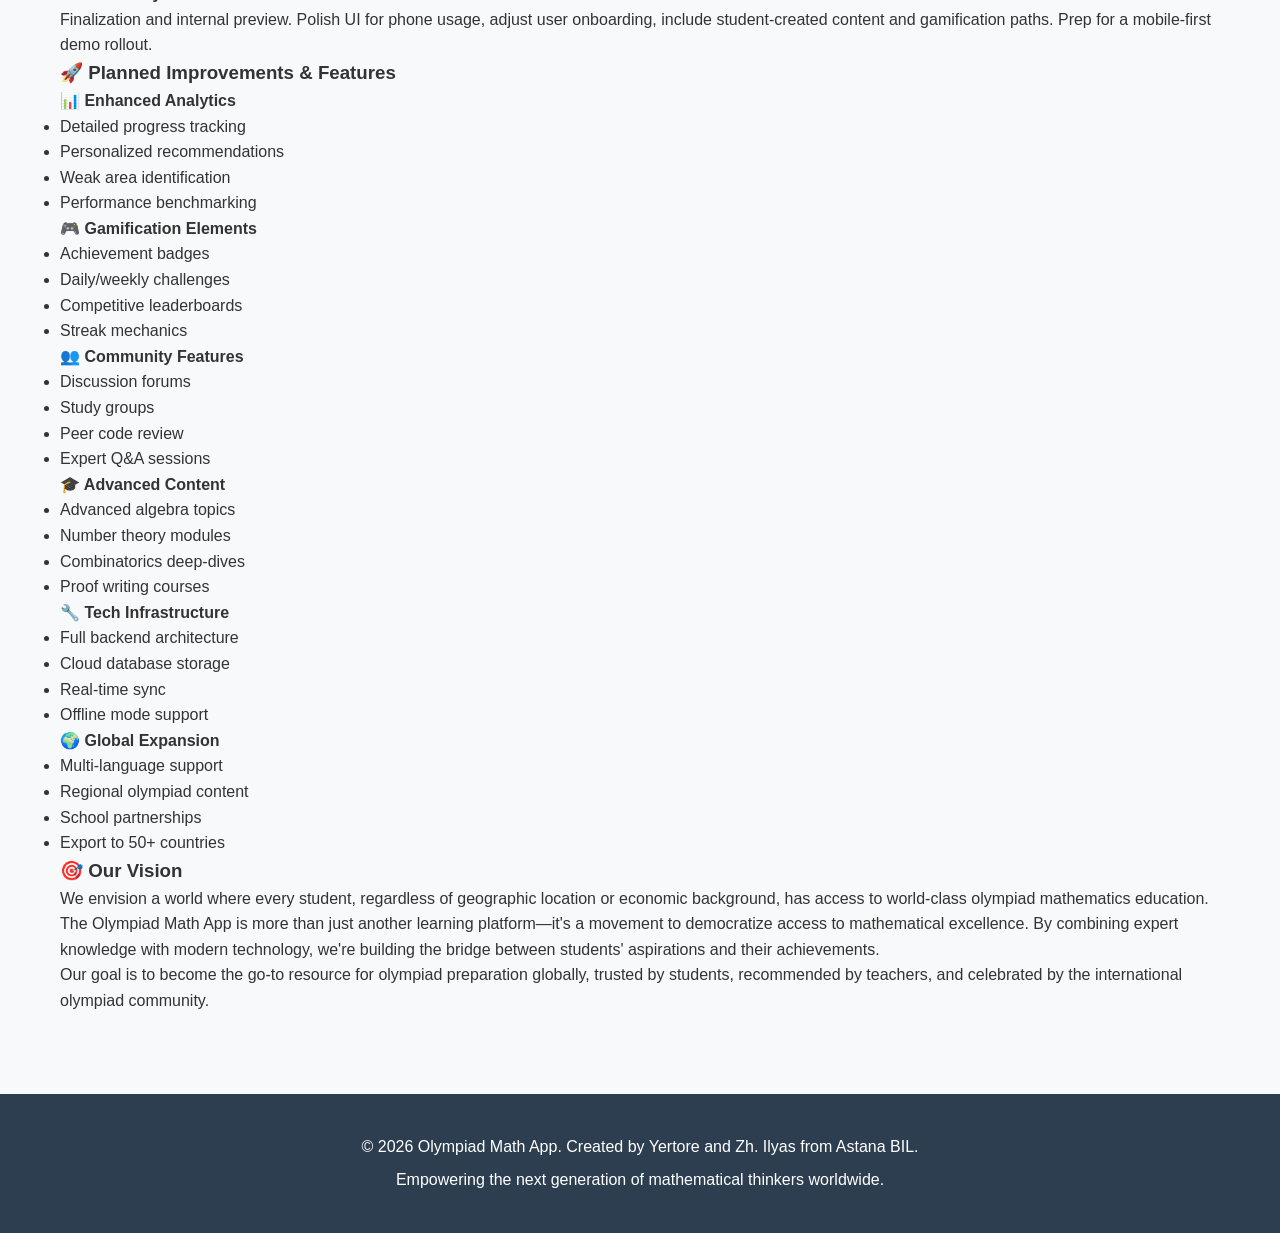
==== commit 7da9b6c1: "Update print statement from 'Hello' to 'Goodbye'" ====
--- a/index.html
+++ b/index.html
@@ -317,8 +317,10 @@
                                 <li>Early UI experimentation</li>
                             </ul>
                         </div>
-                        <div class="stage-placeholder">
-                            <p>Insert Alpha Version Screenshot Here</p>
+                        <div class="stage-images">
+                            <img src="alphav1.PNG" alt="Alpha Version Screenshot 1" class="stage-preview-image">
+                            <img src="alphav2.PNG" alt="Alpha Version Screenshot 2" class="stage-preview-image">
+                            <img src="alphav3.PNG" alt="Alpha Version Screenshot 3" class="stage-preview-image">
                         </div>
                     </div>
                 </article>
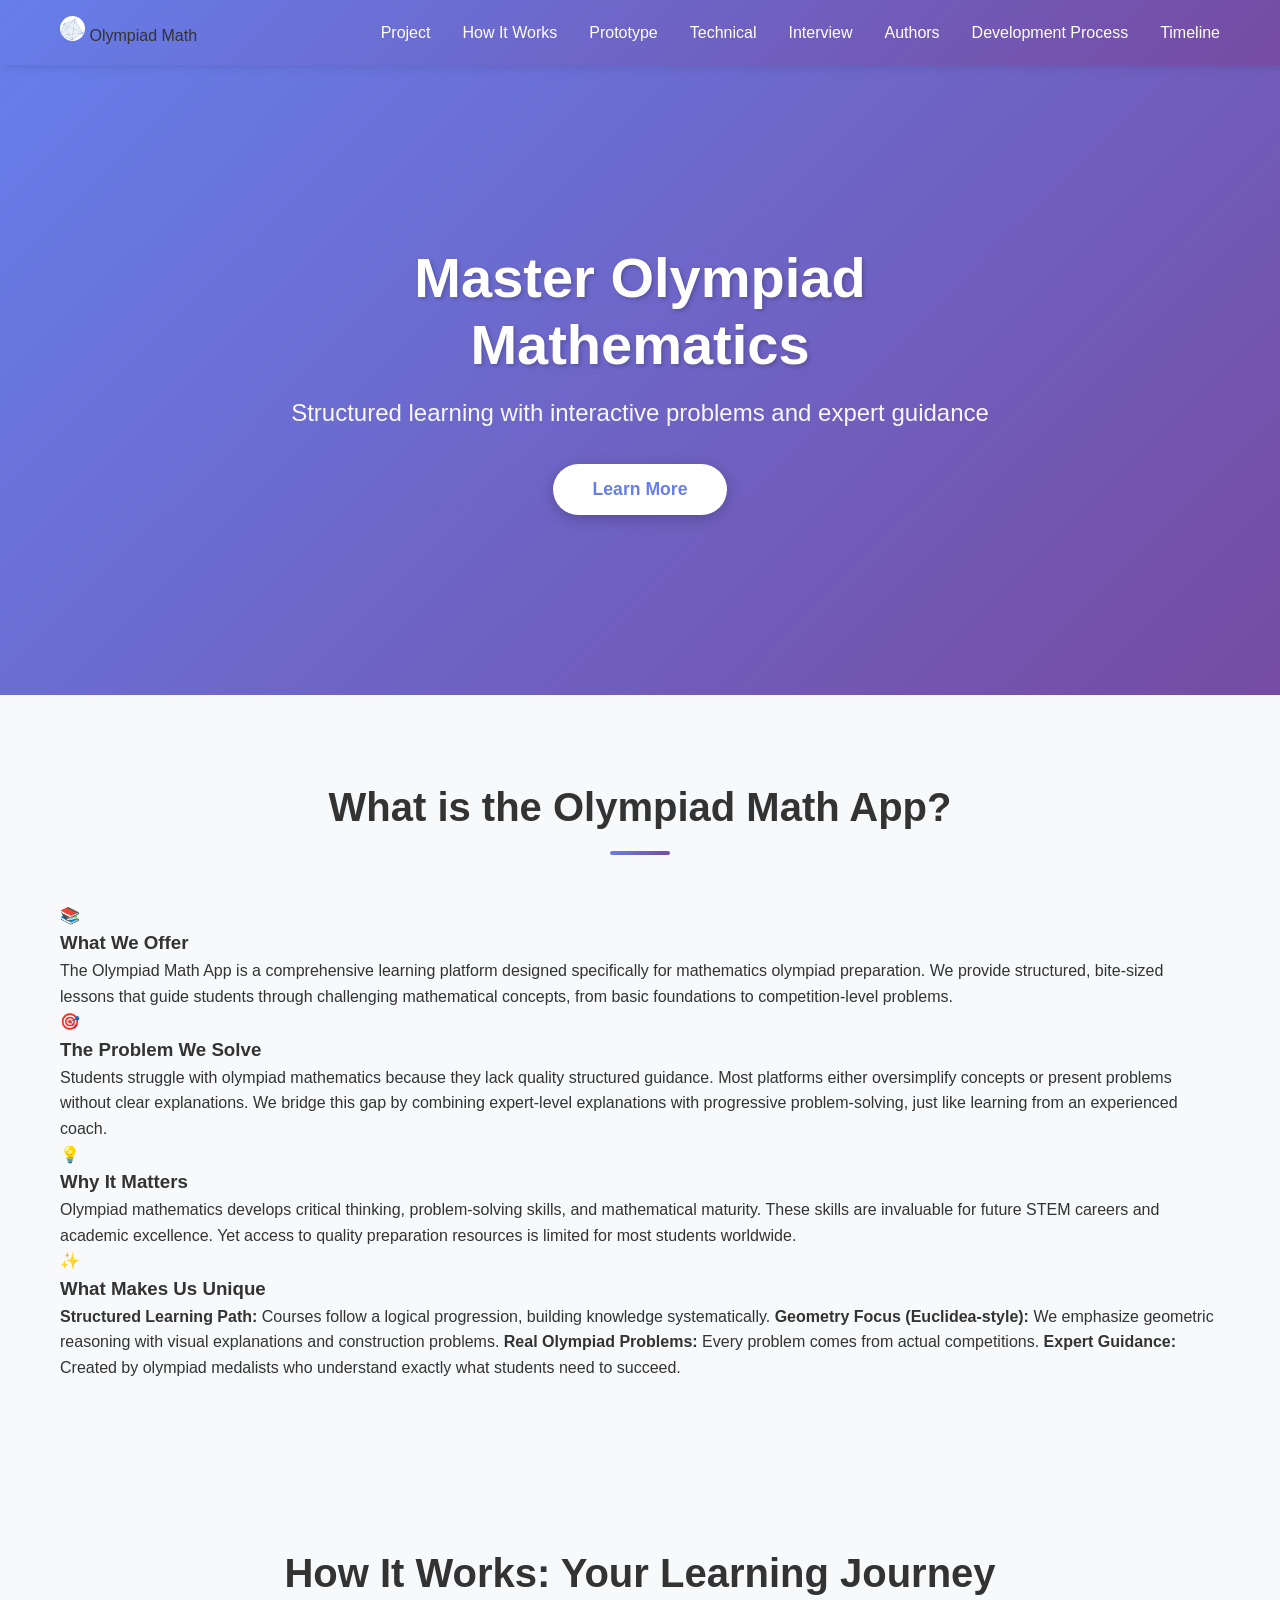
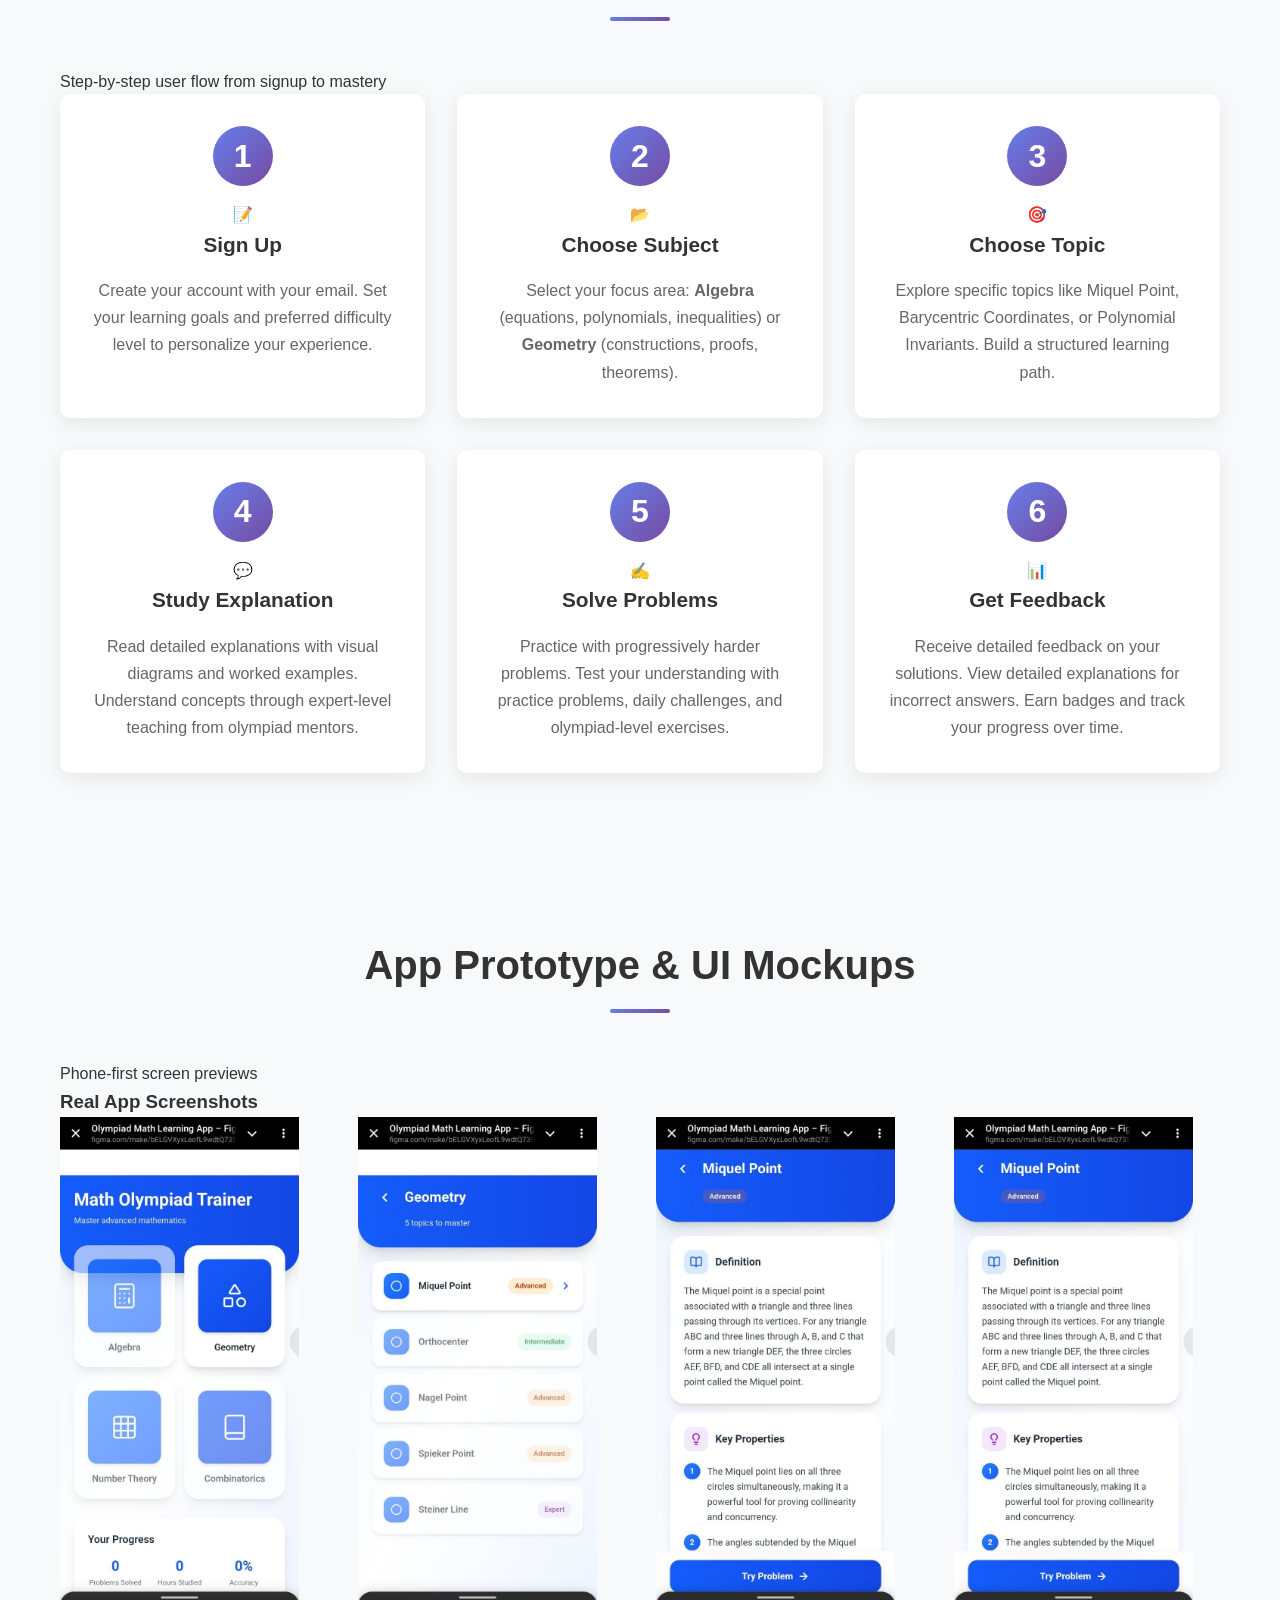
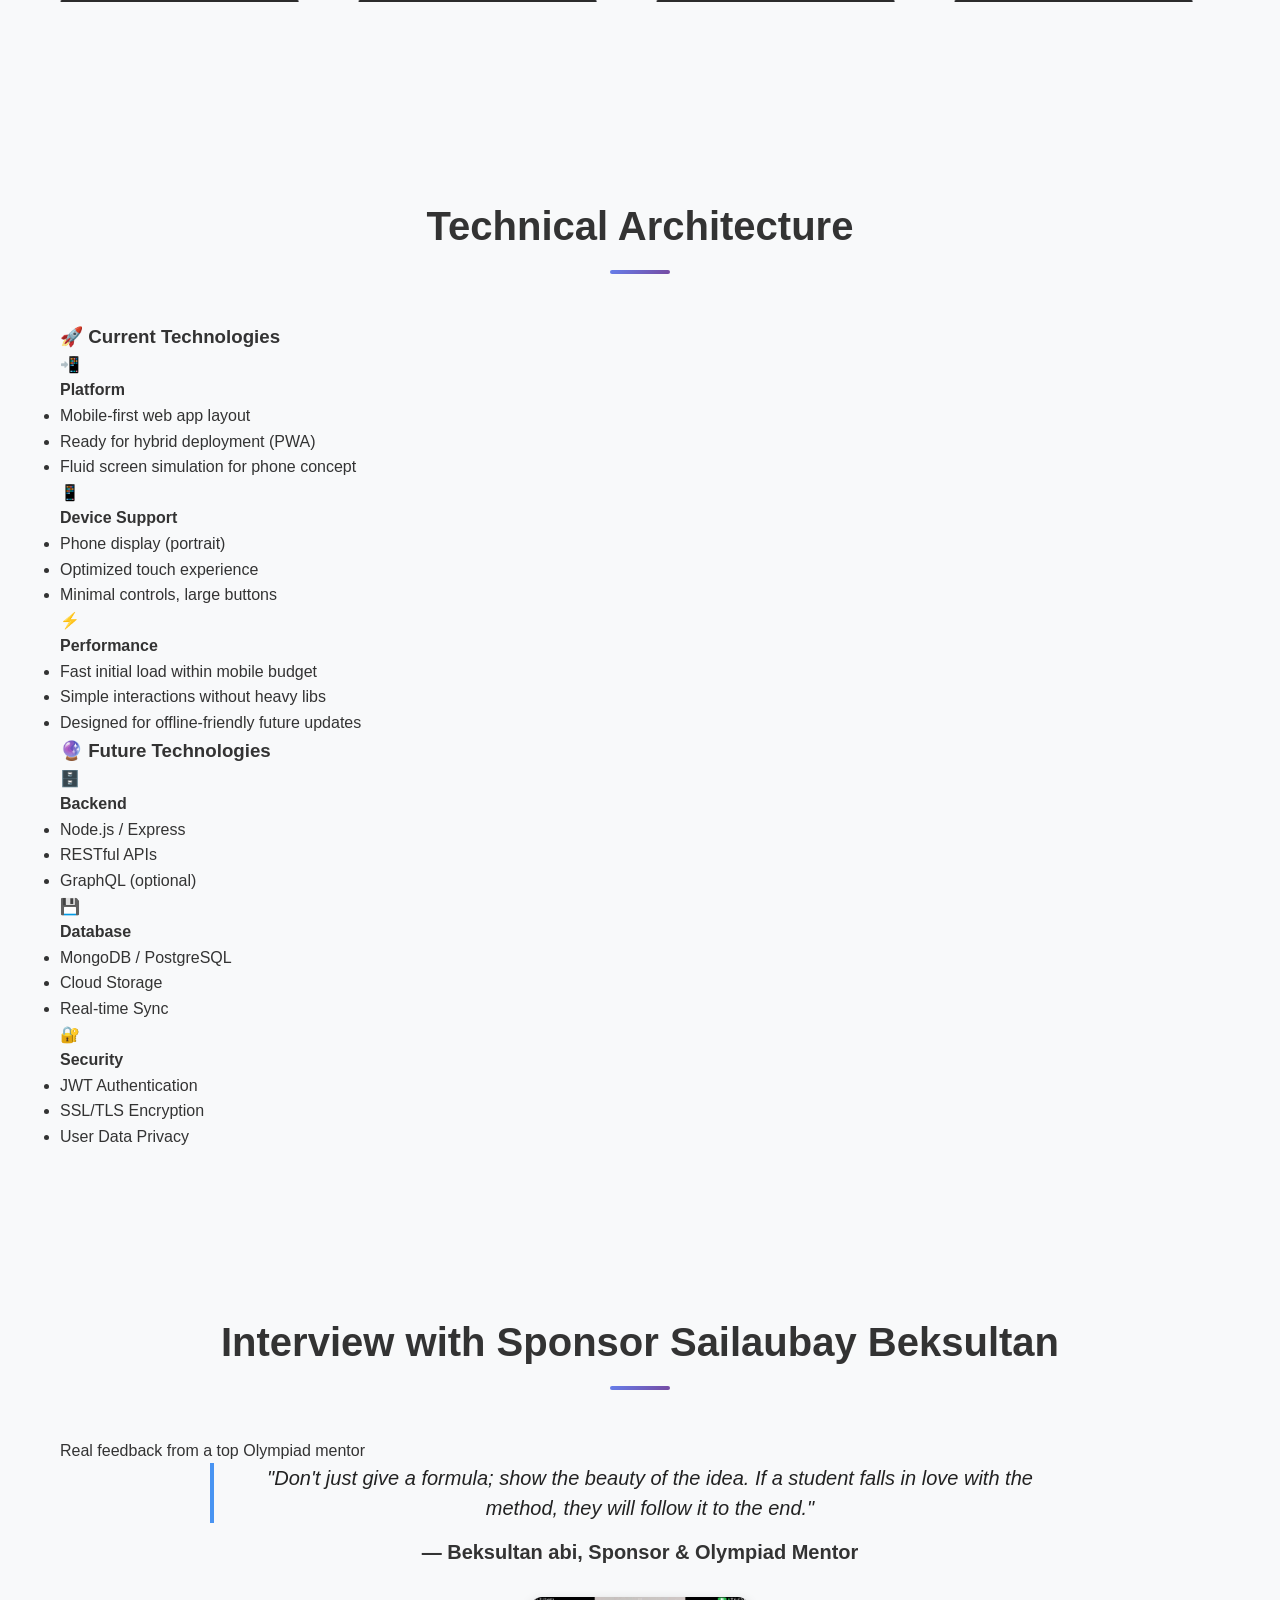
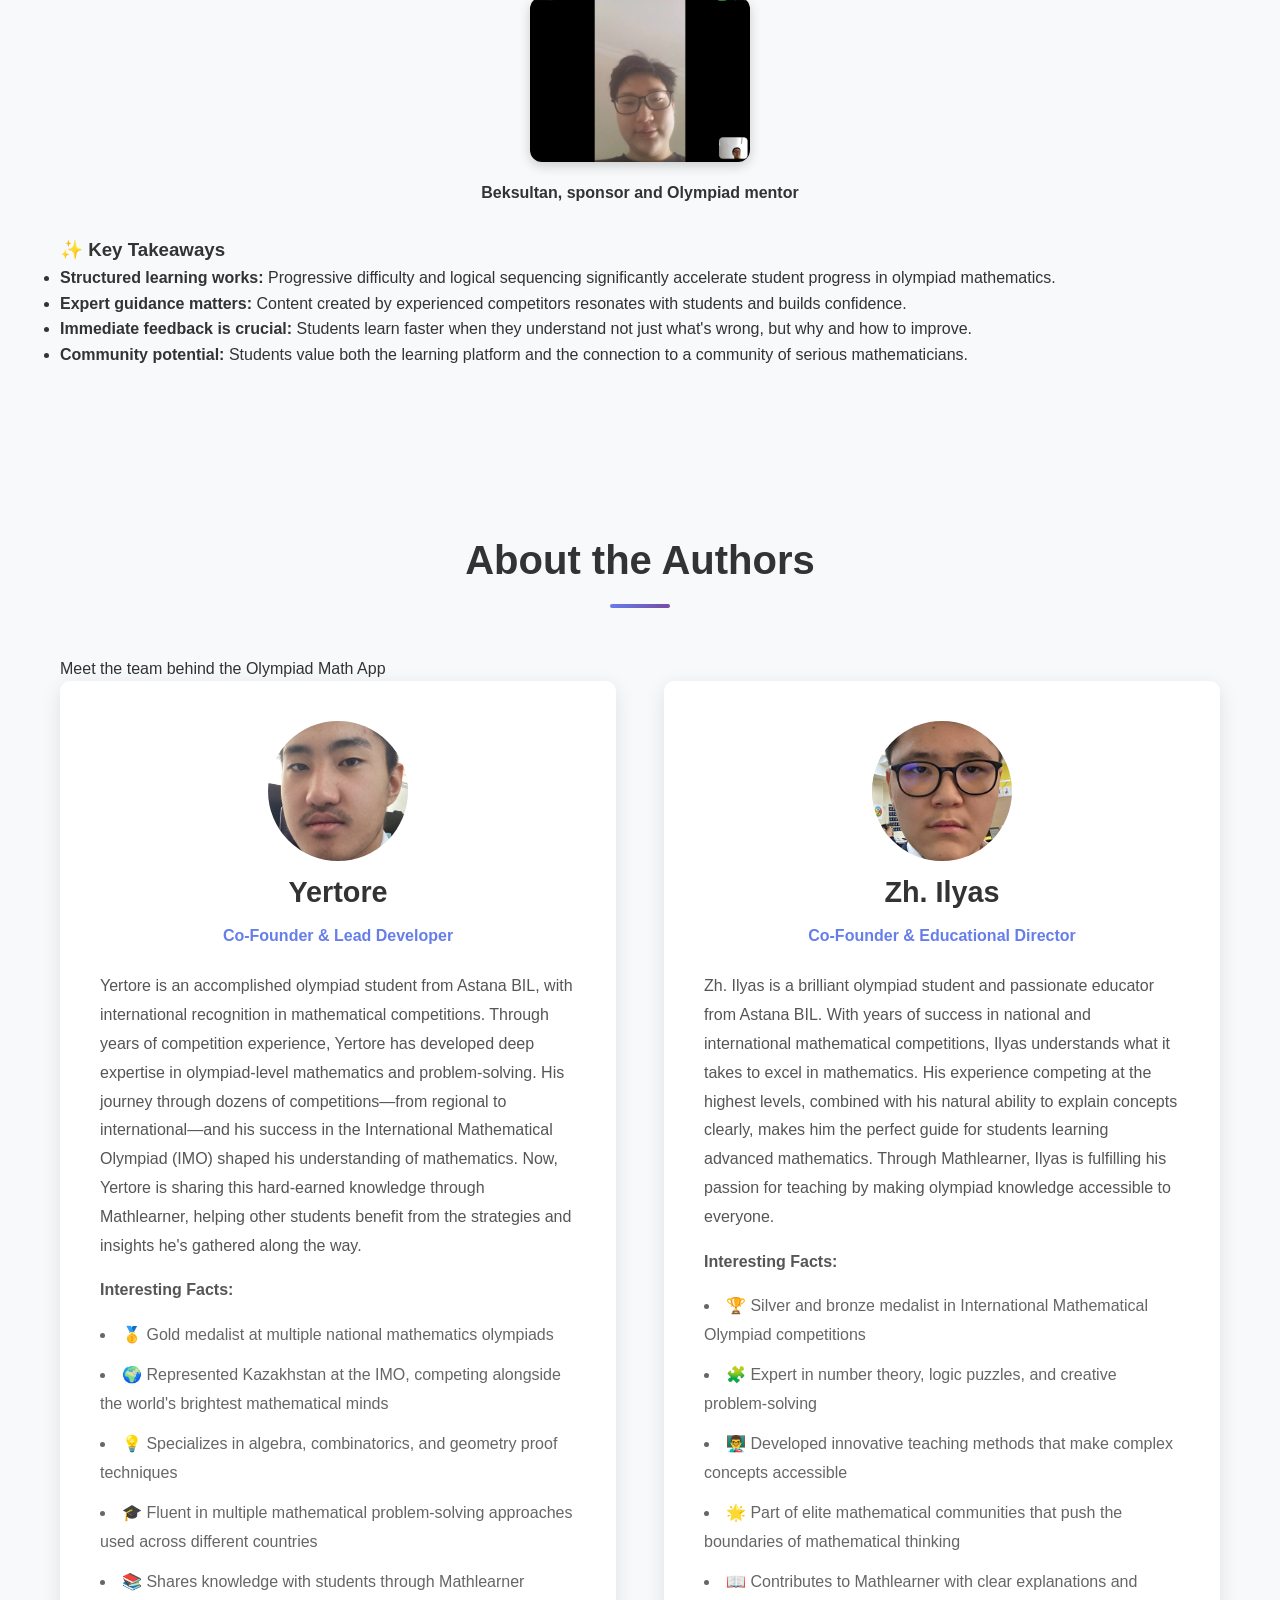
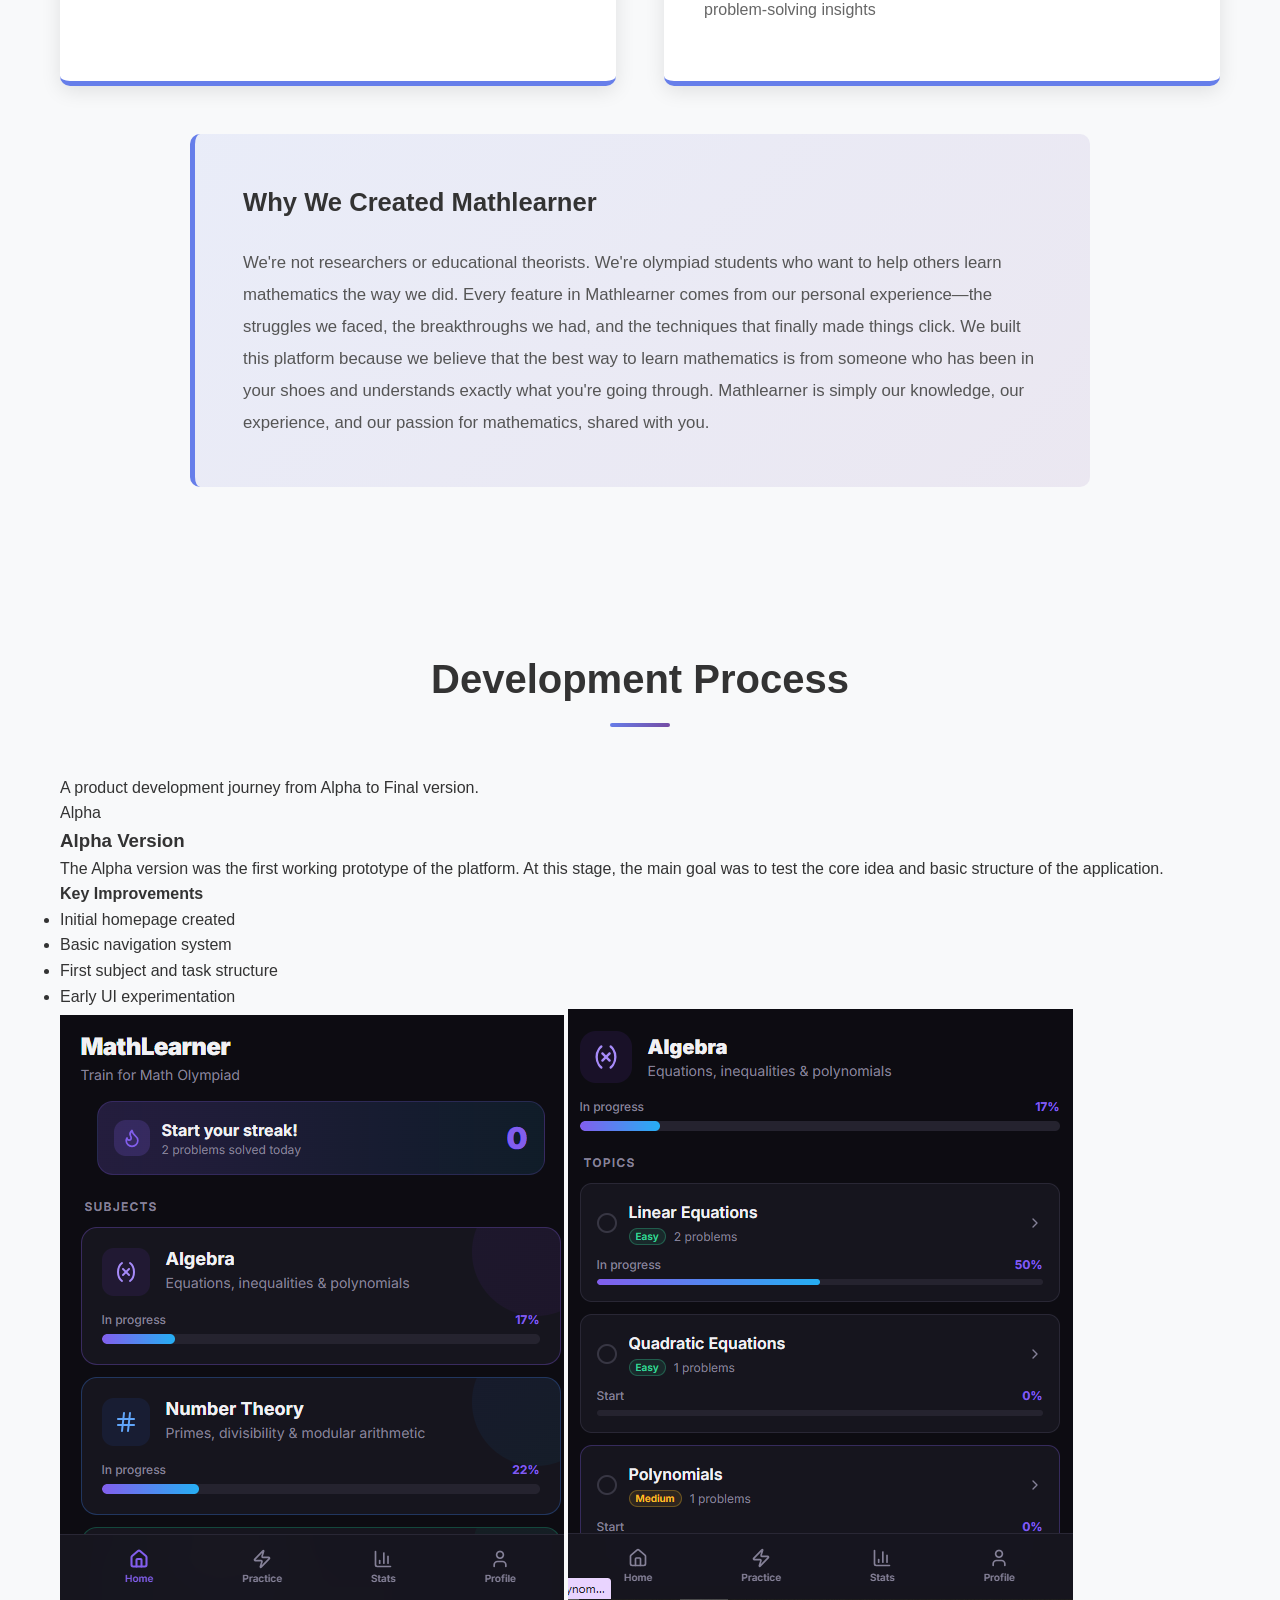
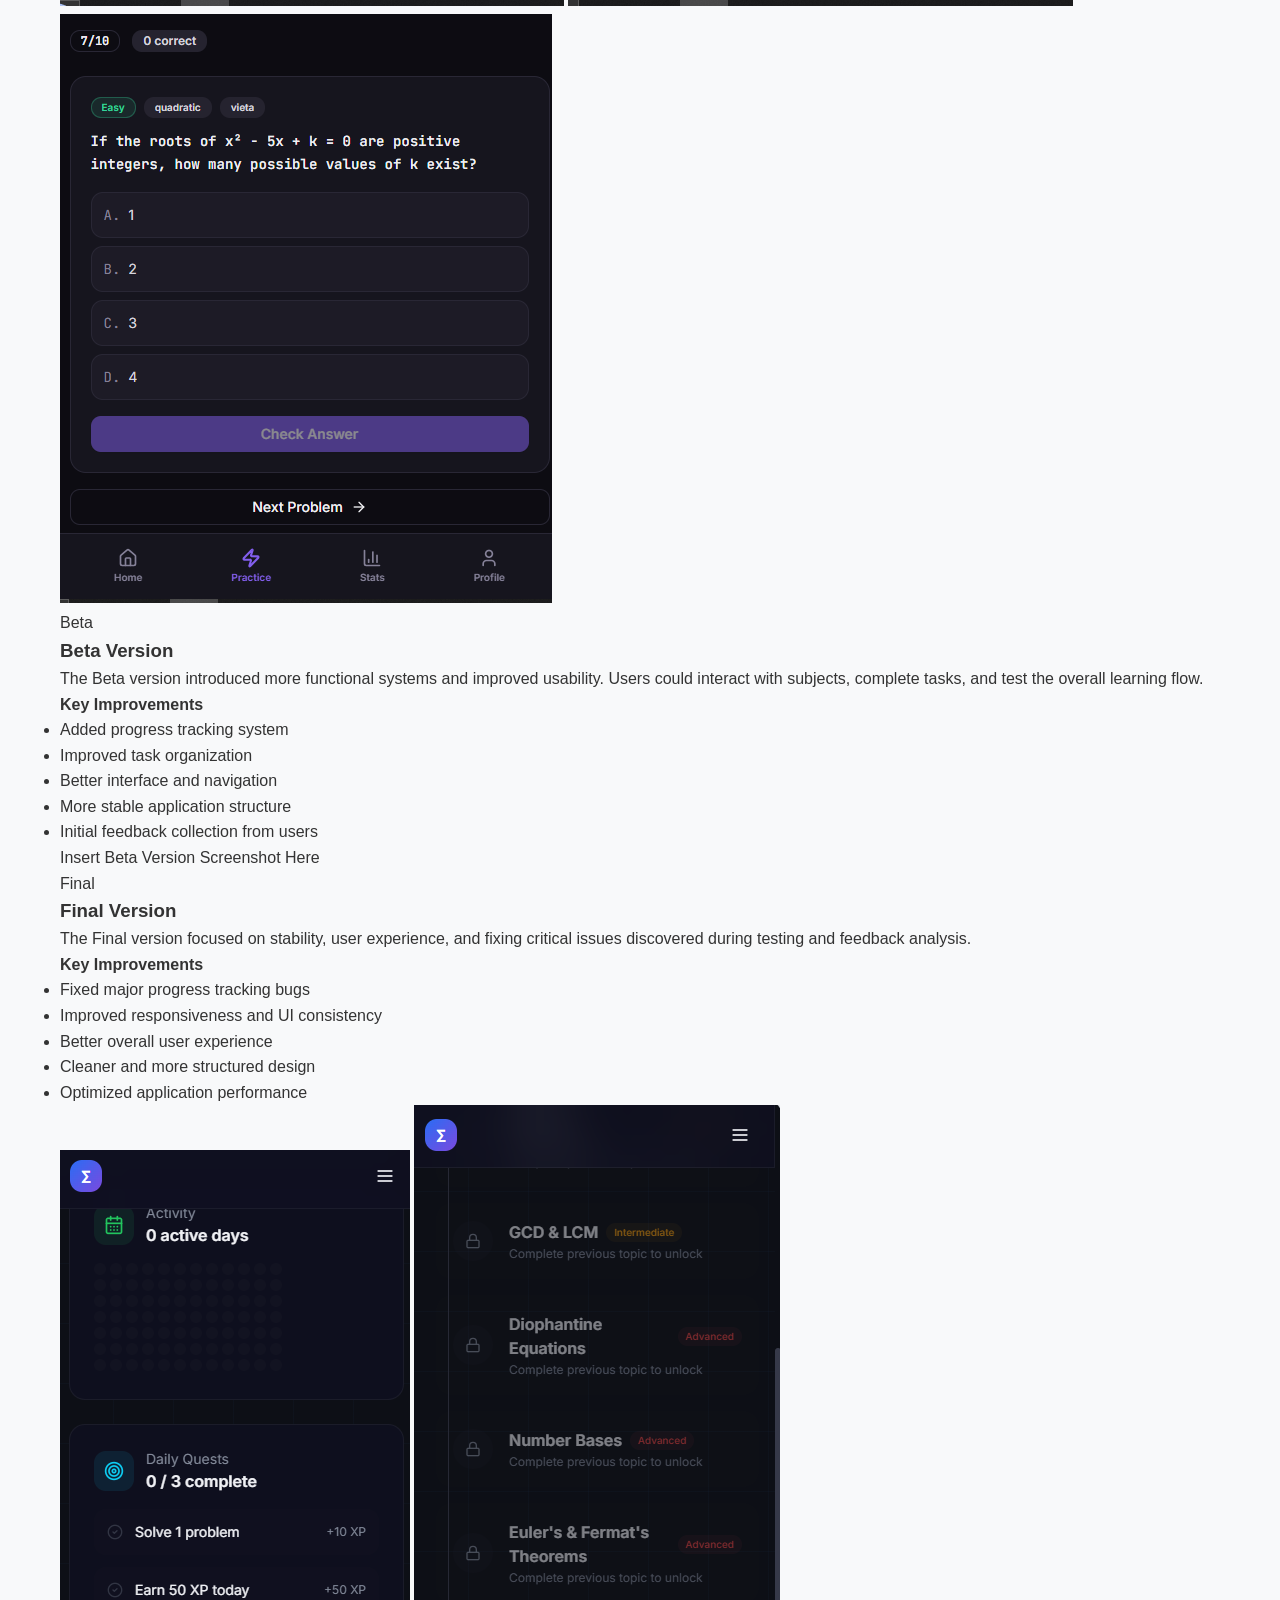
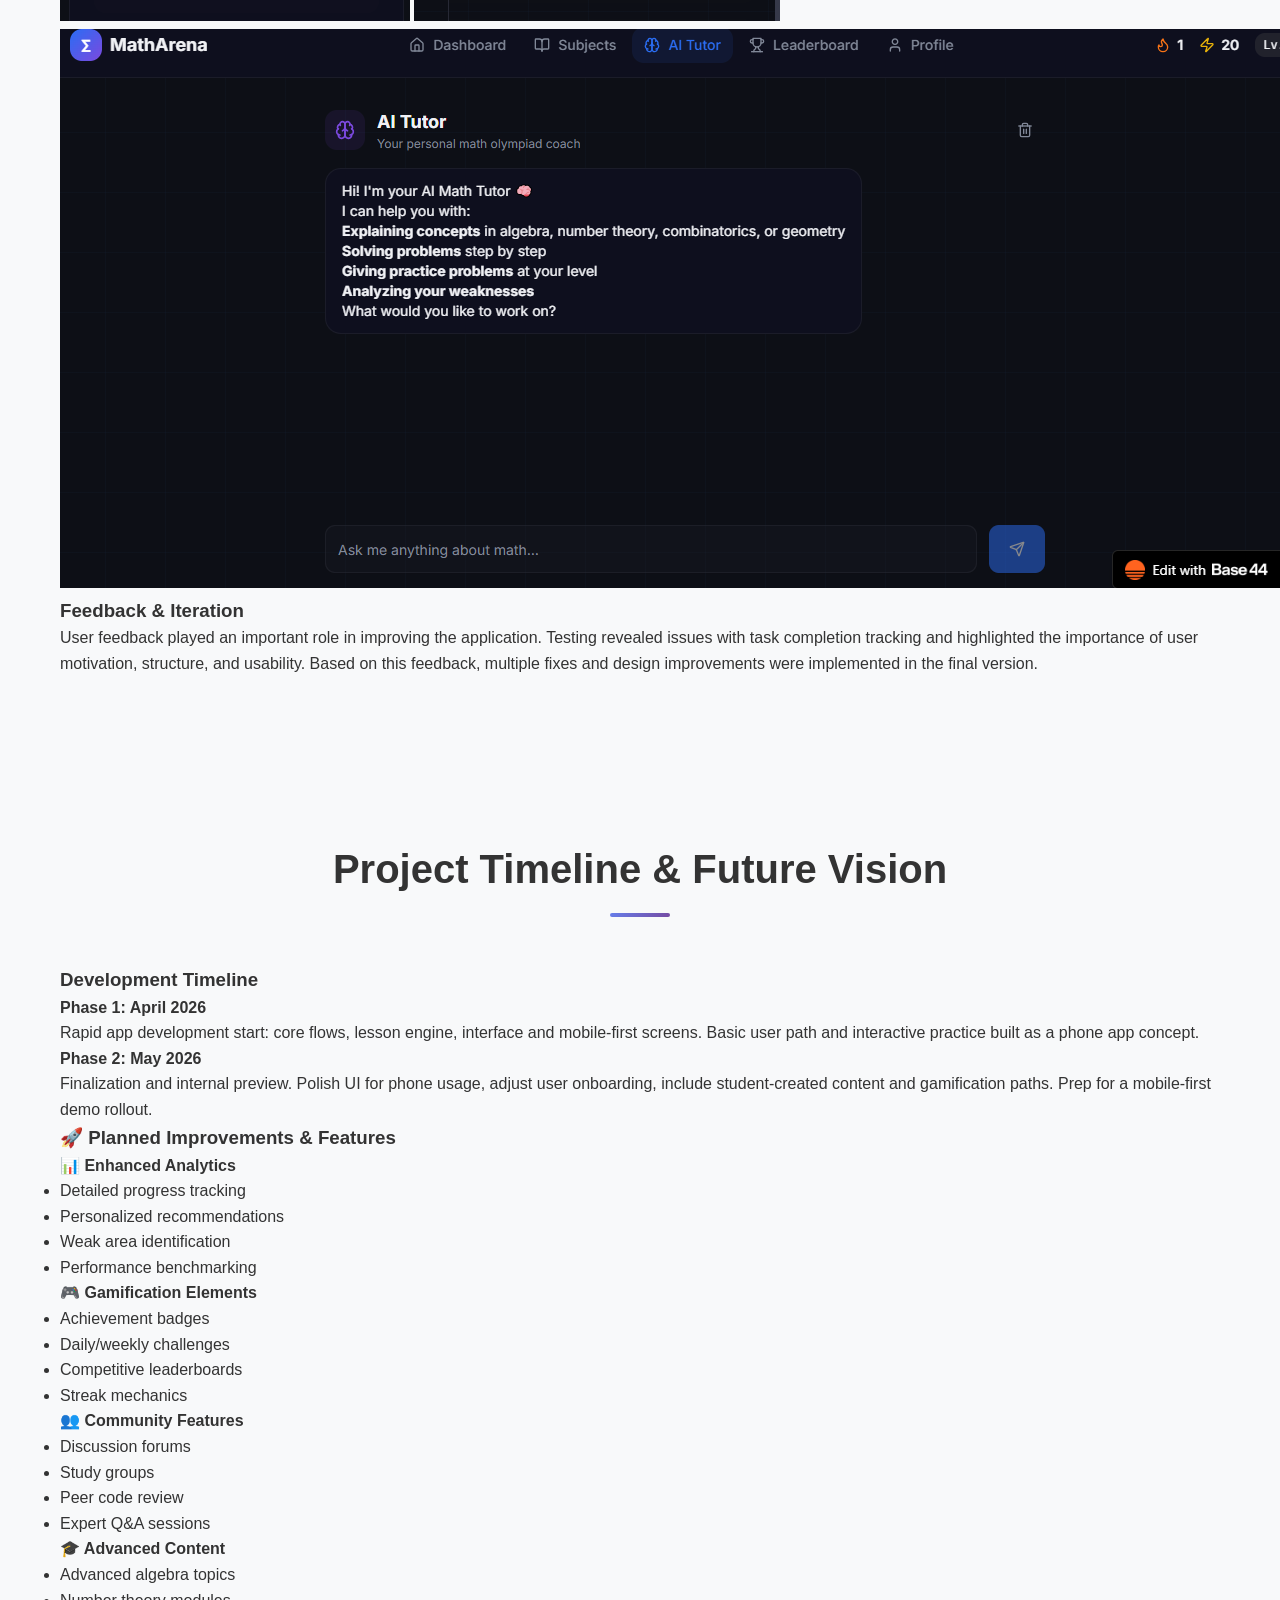
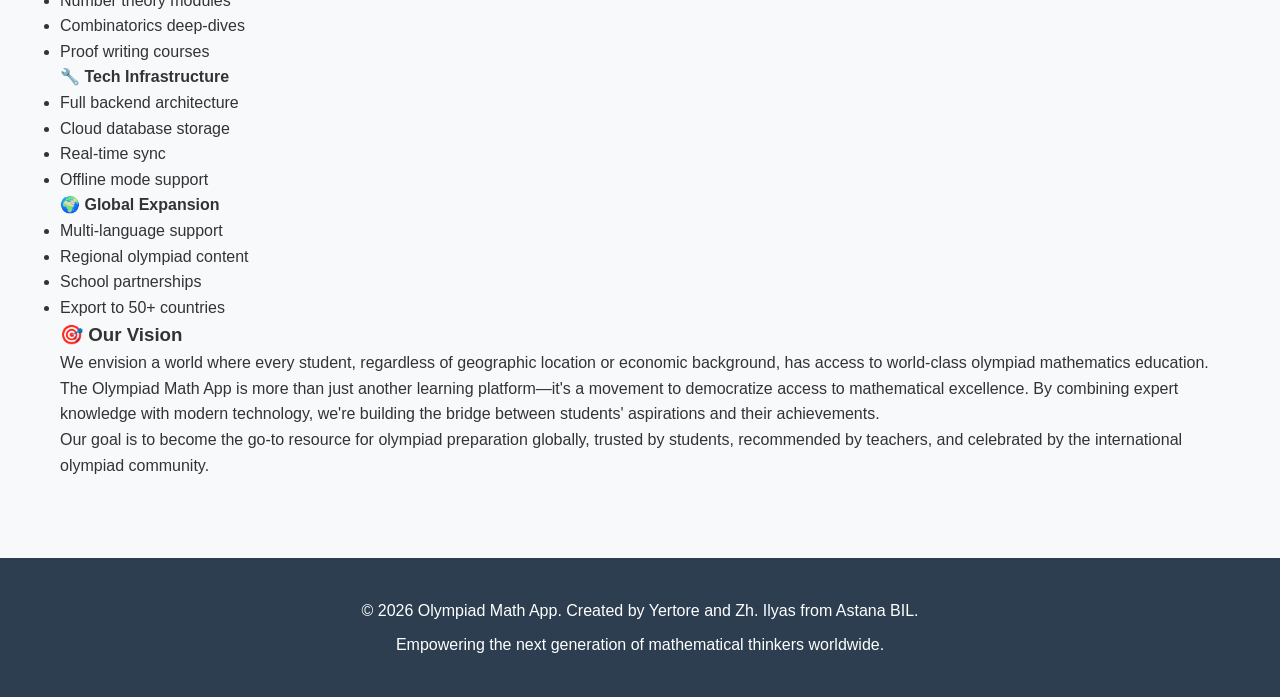
==== commit e72bcfa2: "Update print statement from 'Hello' to 'Goodbye'" ====
--- a/index.html
+++ b/index.html
@@ -361,8 +361,10 @@
                                 <li>Optimized application performance</li>
                             </ul>
                         </div>
-                        <div class="stage-placeholder">
-                            <p>Insert Final Version Screenshot Here</p>
+                        <div class="stage-images">
+                            <img src="finalv1.PNG" alt="Final Version Screenshot 1" class="stage-preview-image stage-preview-image--small">
+                            <img src="finalv2.PNG" alt="Final Version Screenshot 2" class="stage-preview-image stage-preview-image--small">
+                            <img src="finalv3.PNG" alt="Final Version Screenshot 3" class="stage-preview-image stage-preview-image--small">
                         </div>
                     </div>
                 </article>
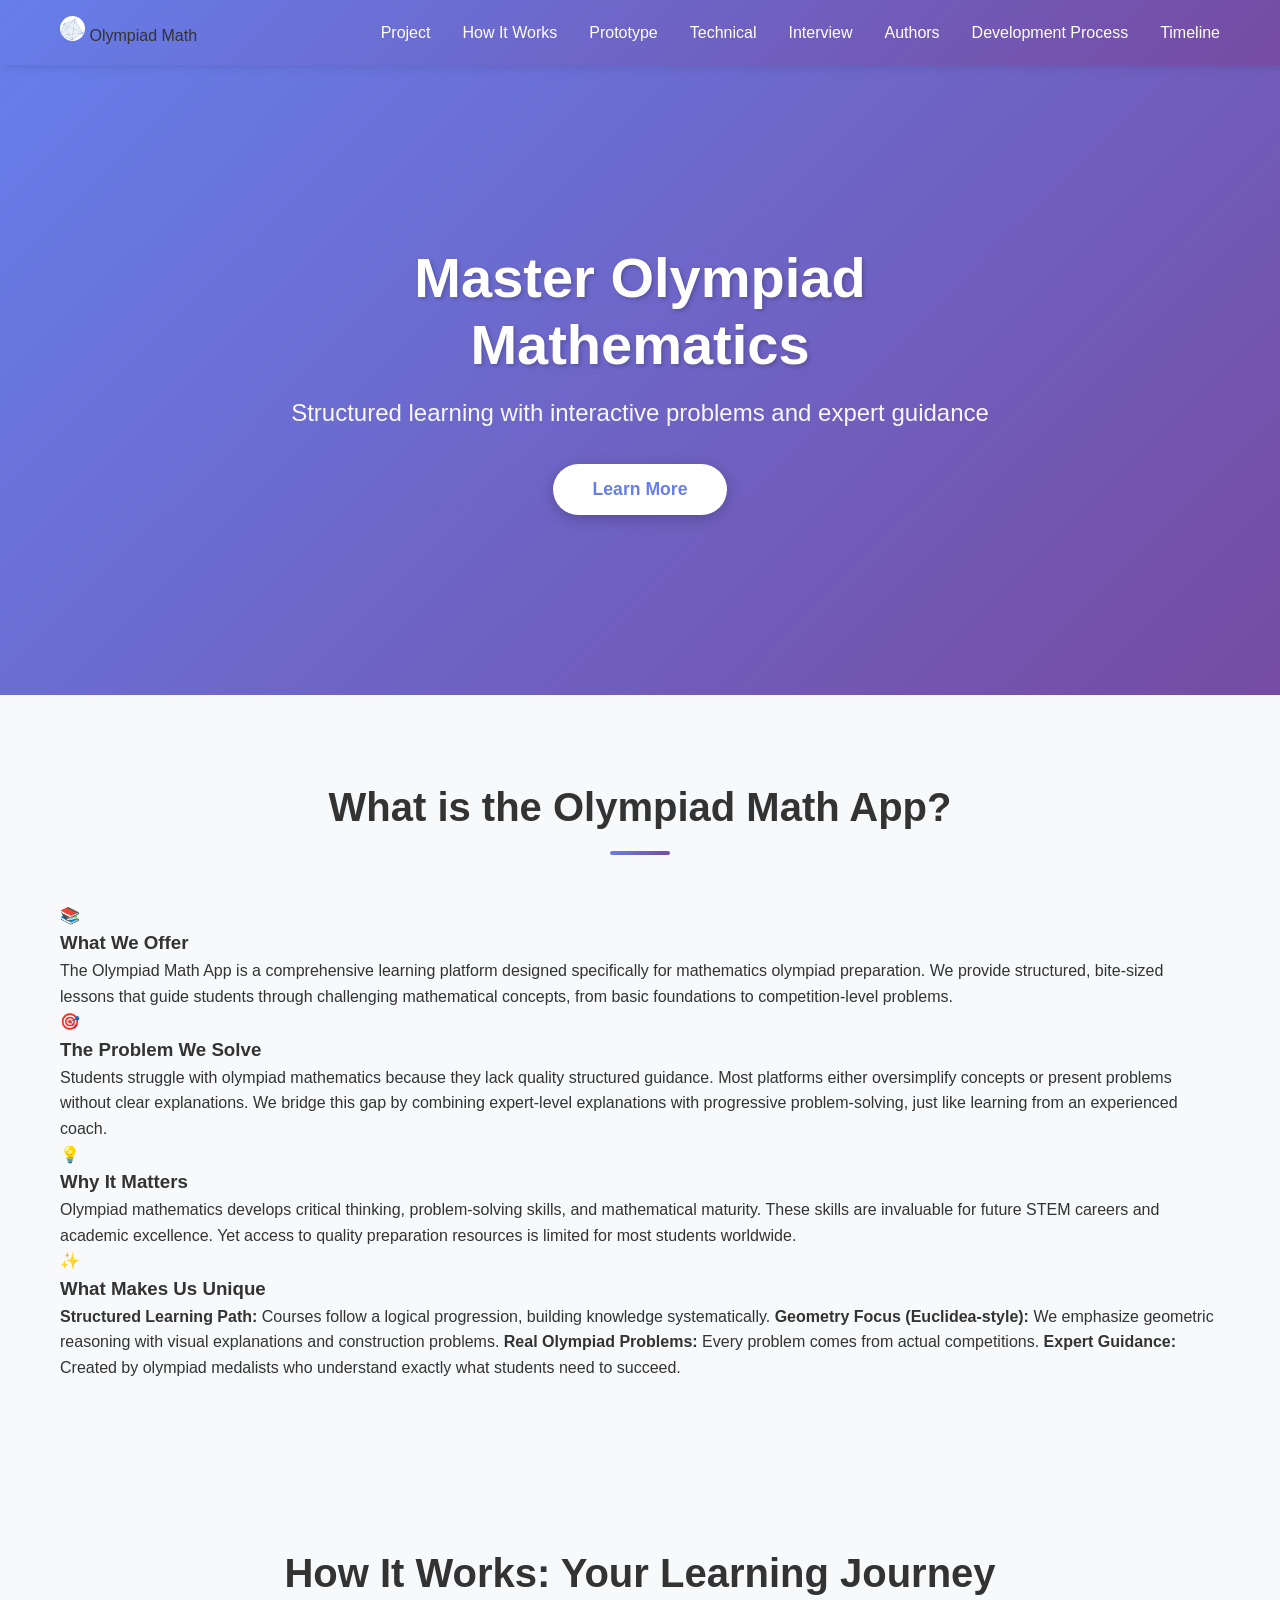
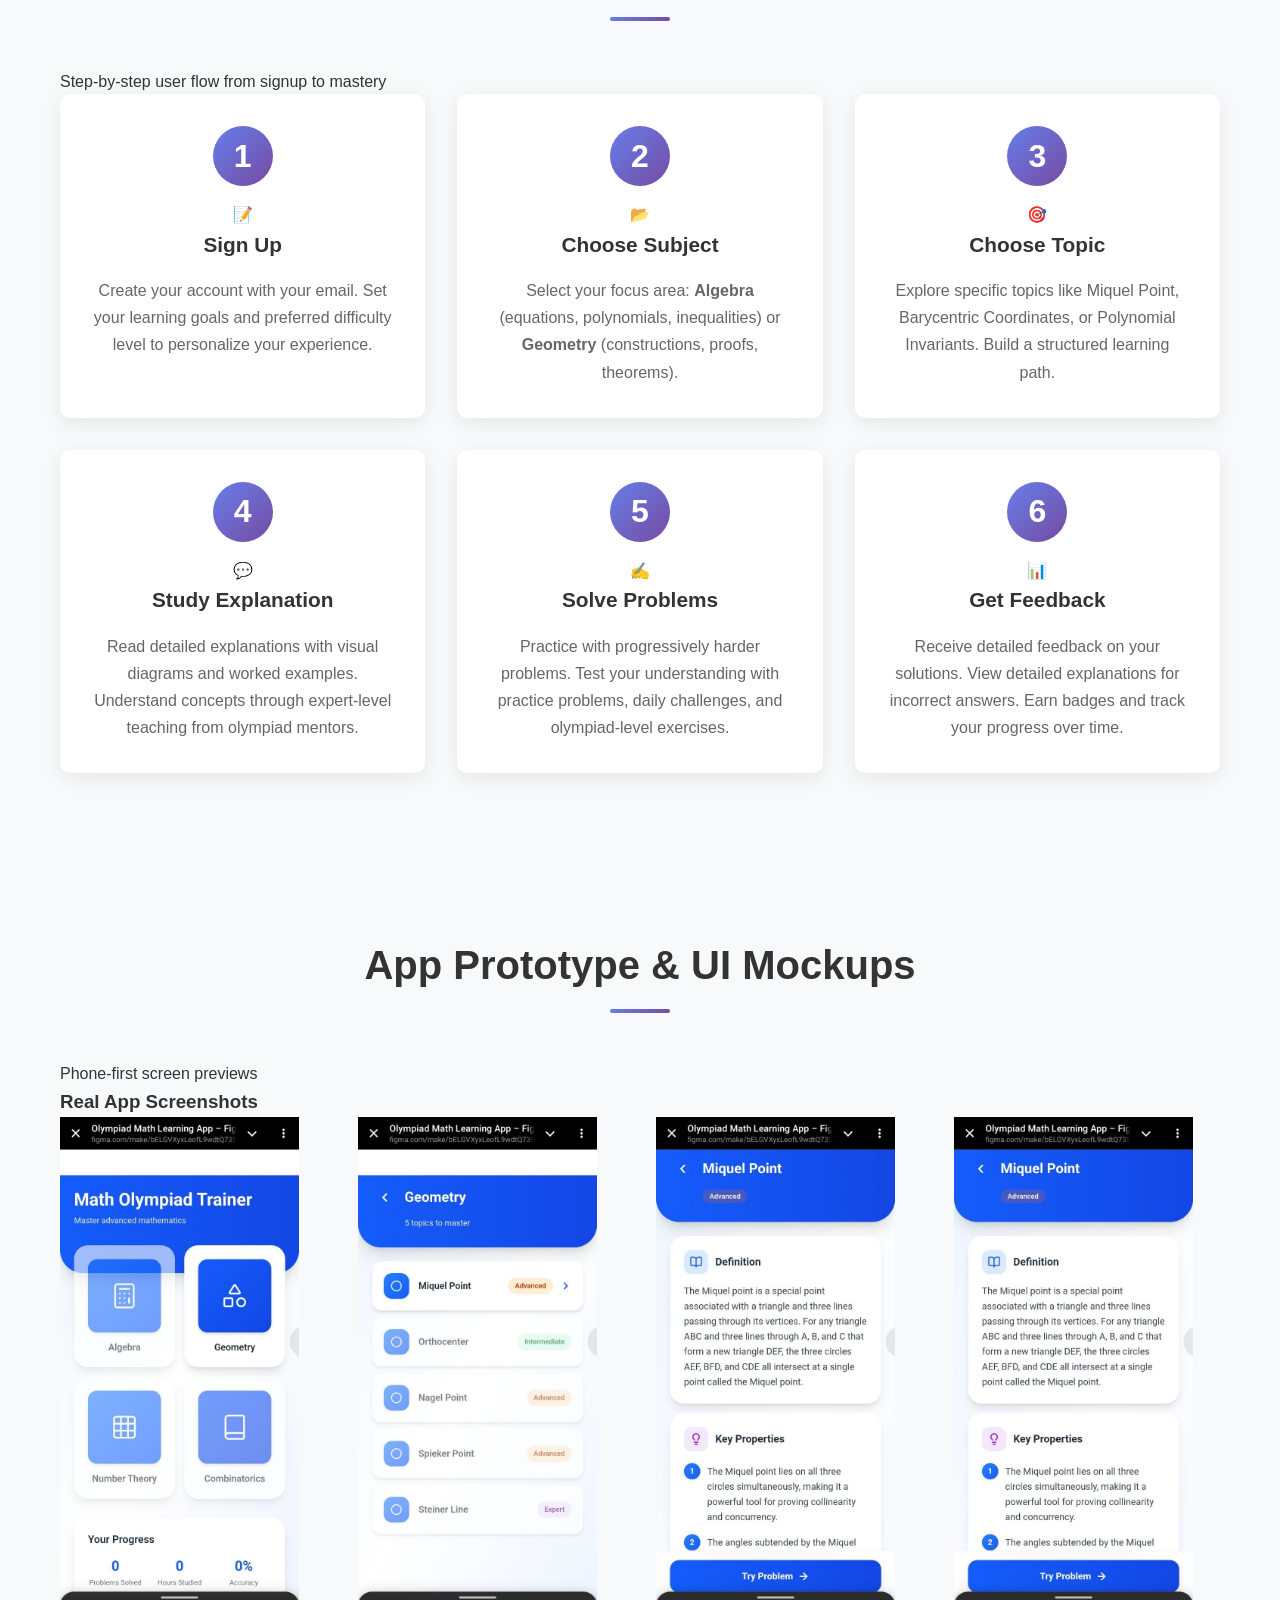
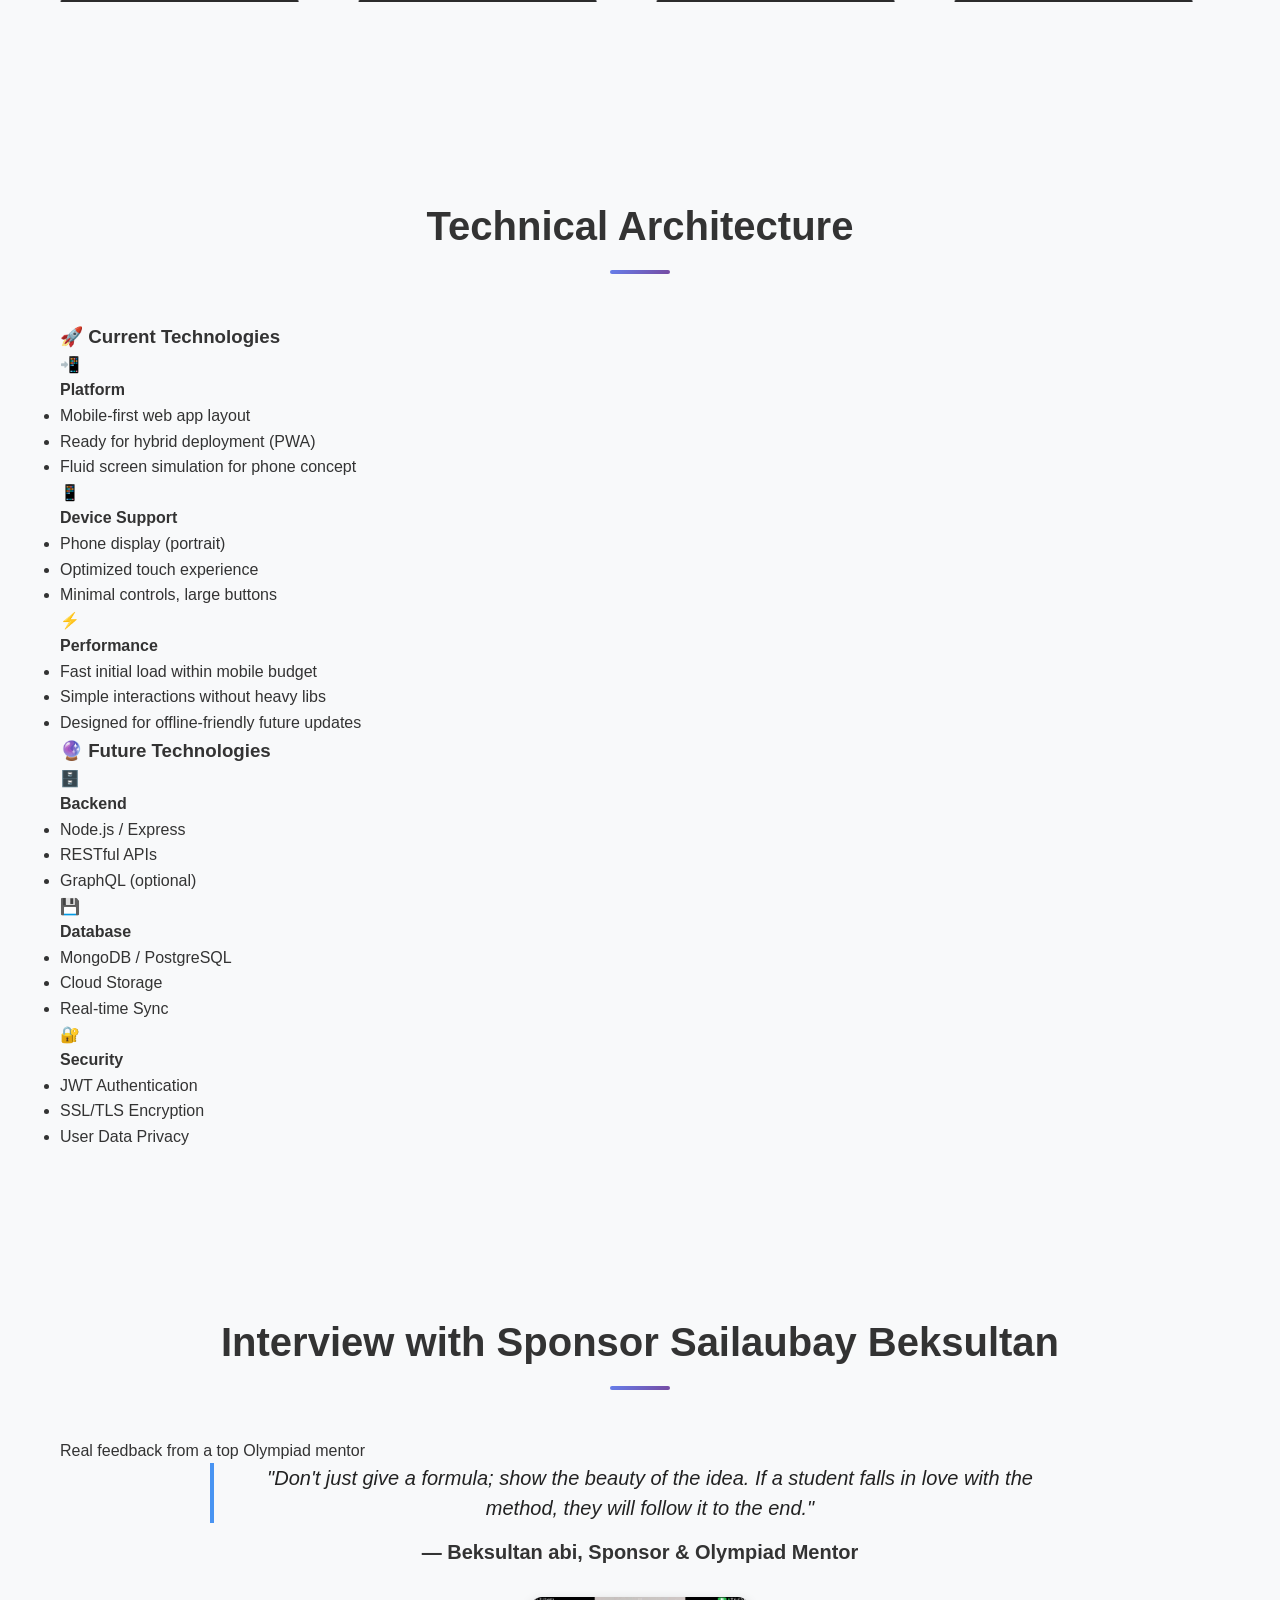
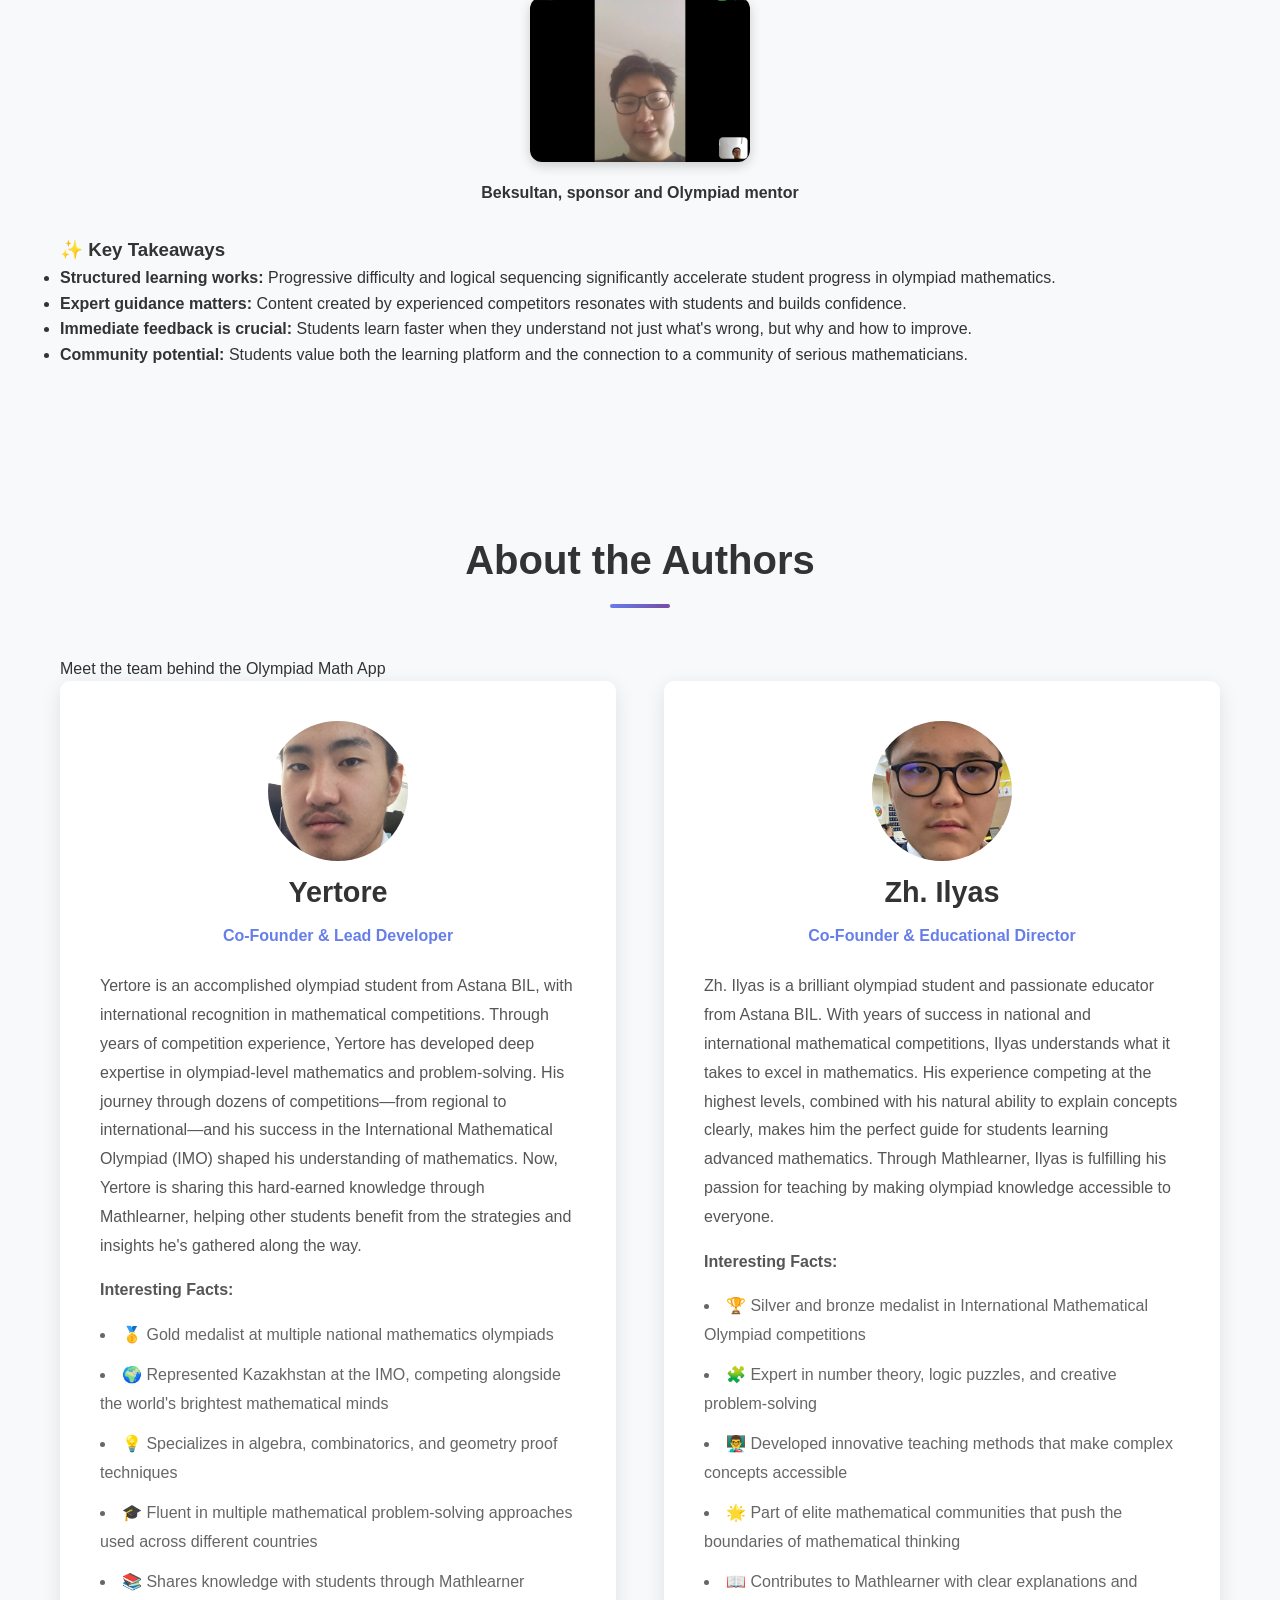
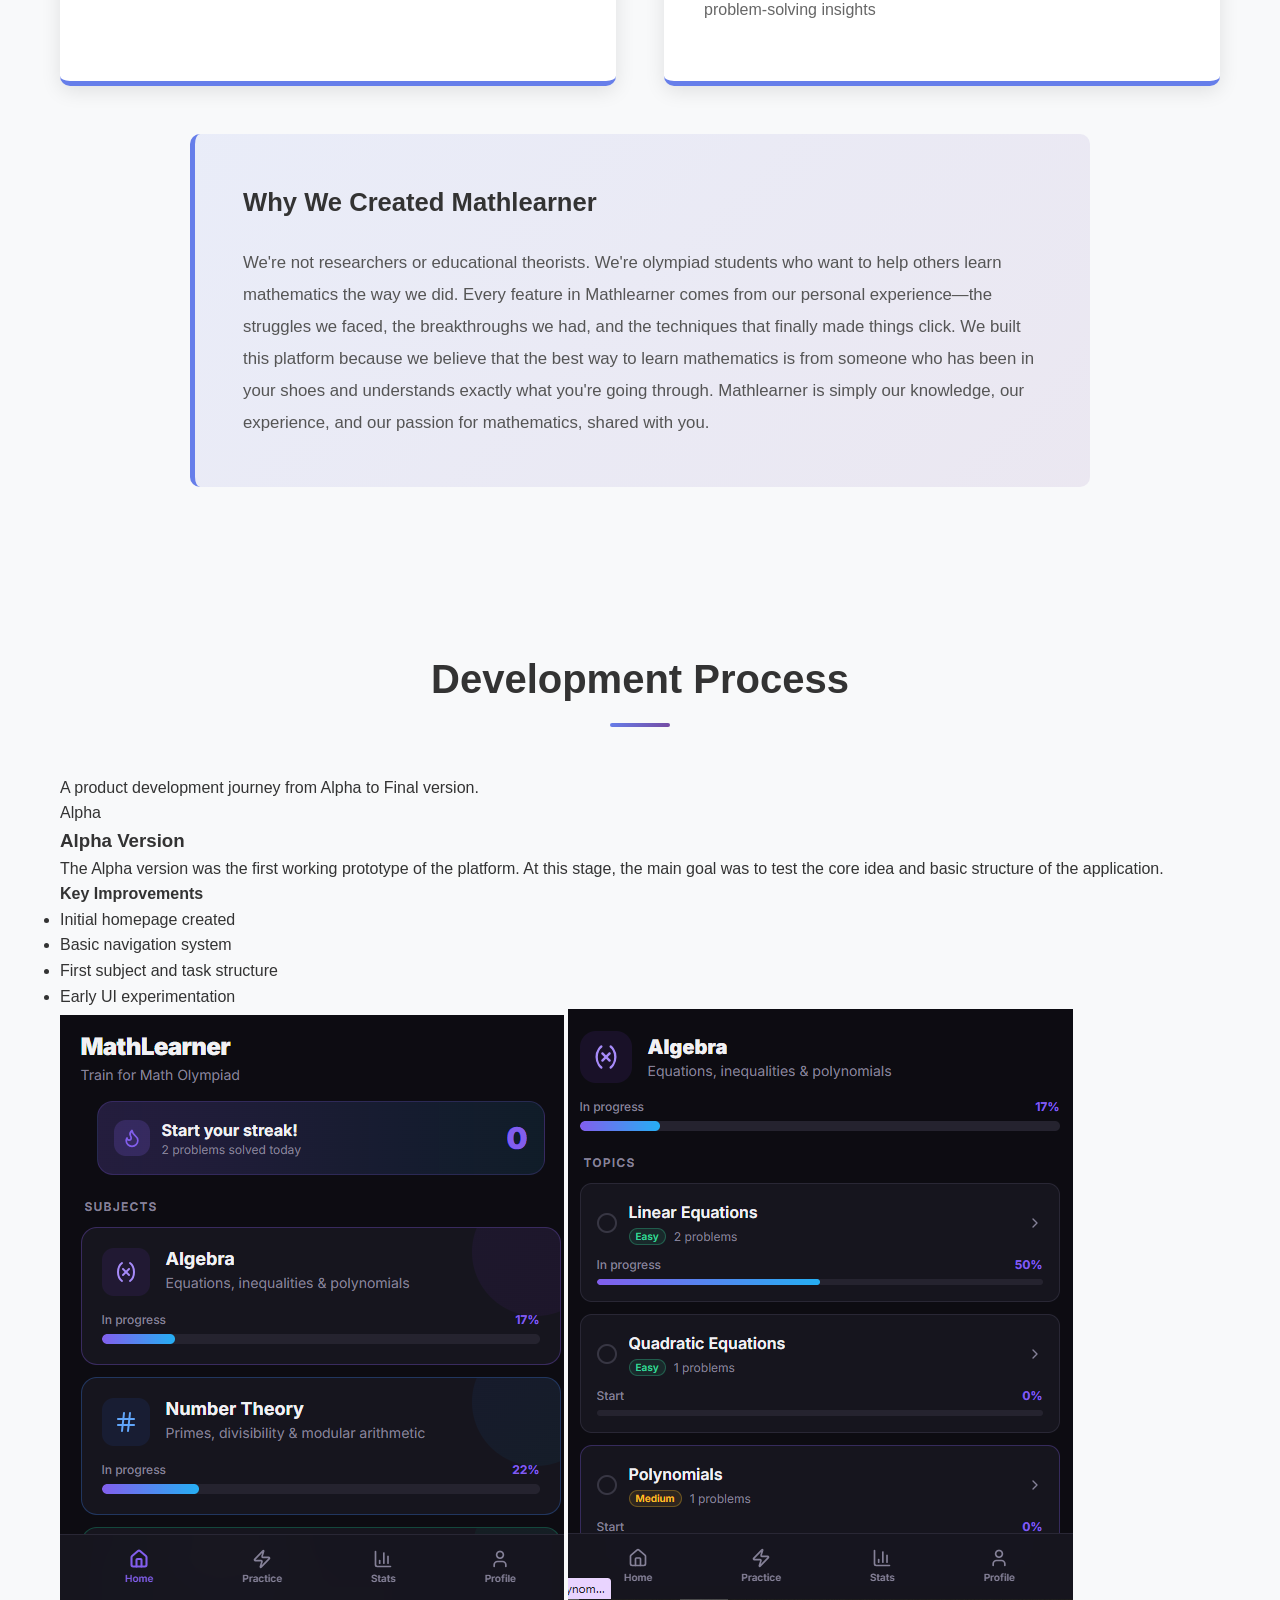
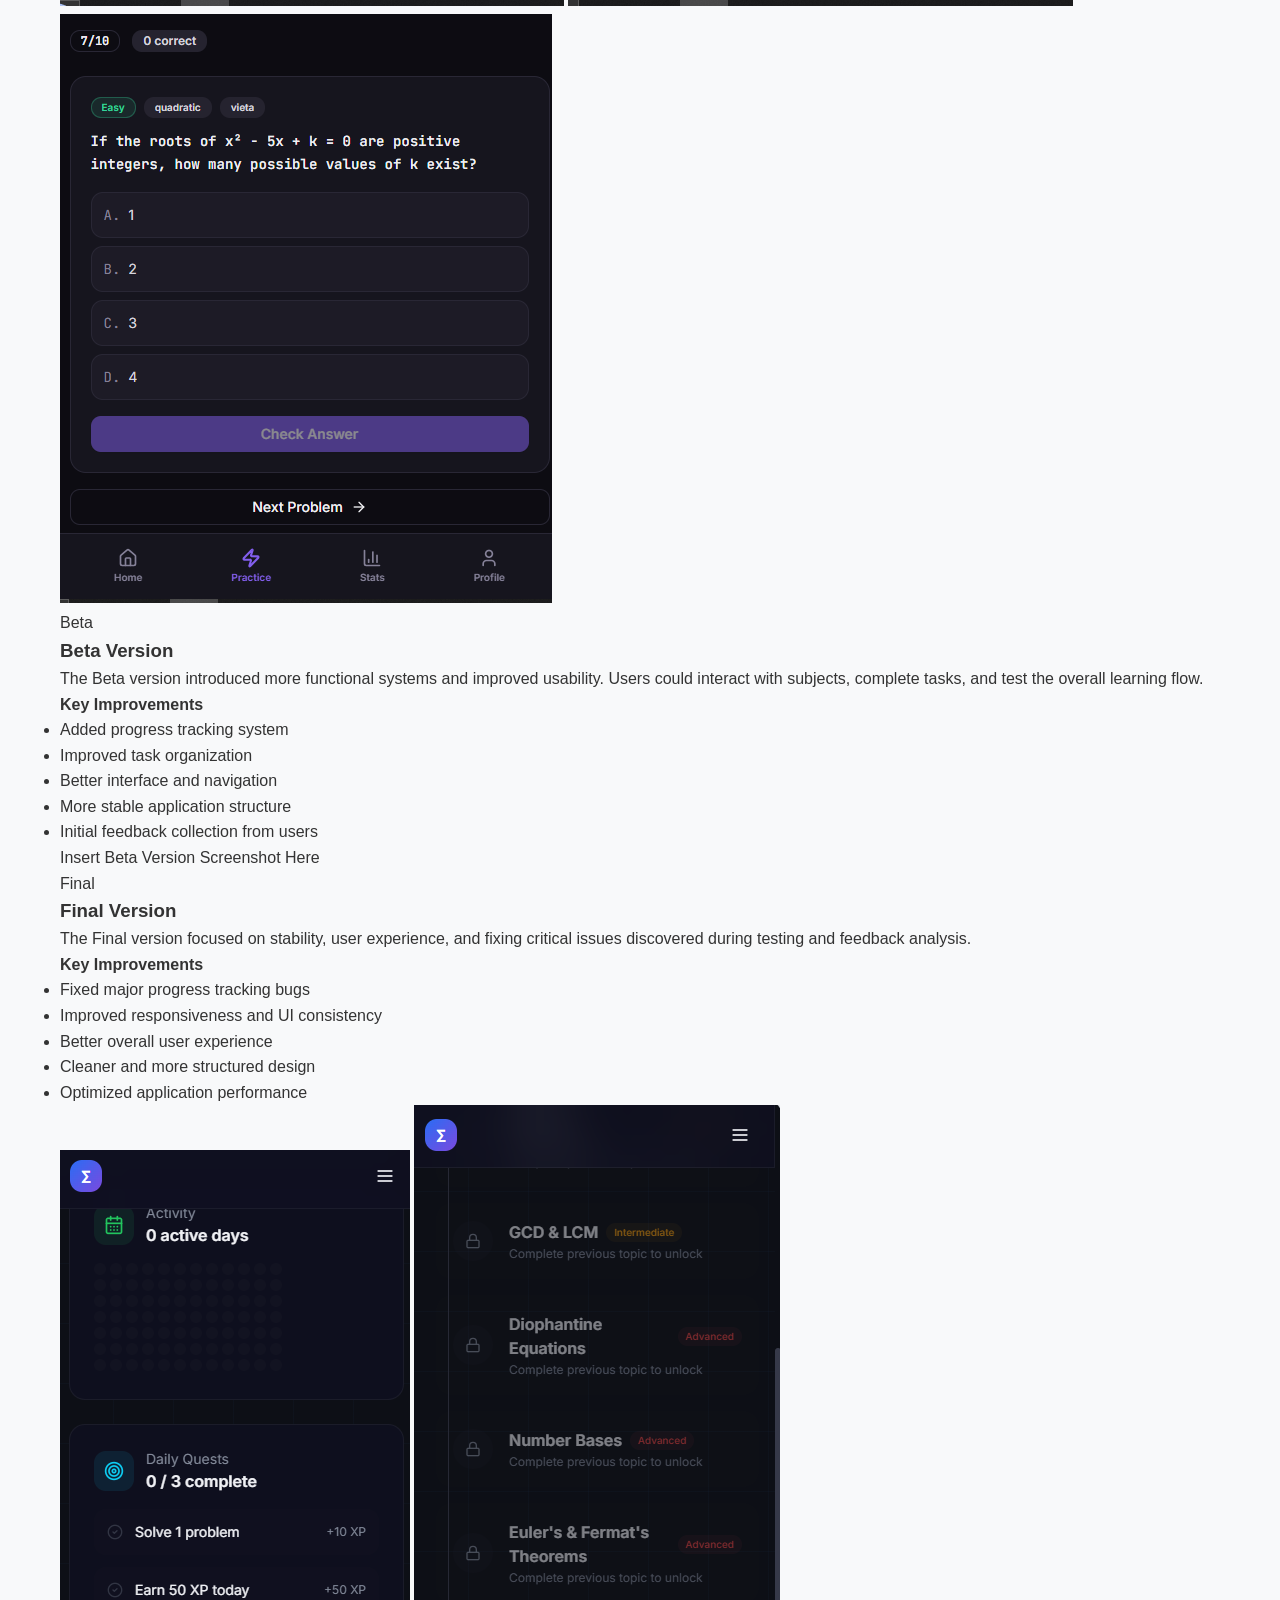
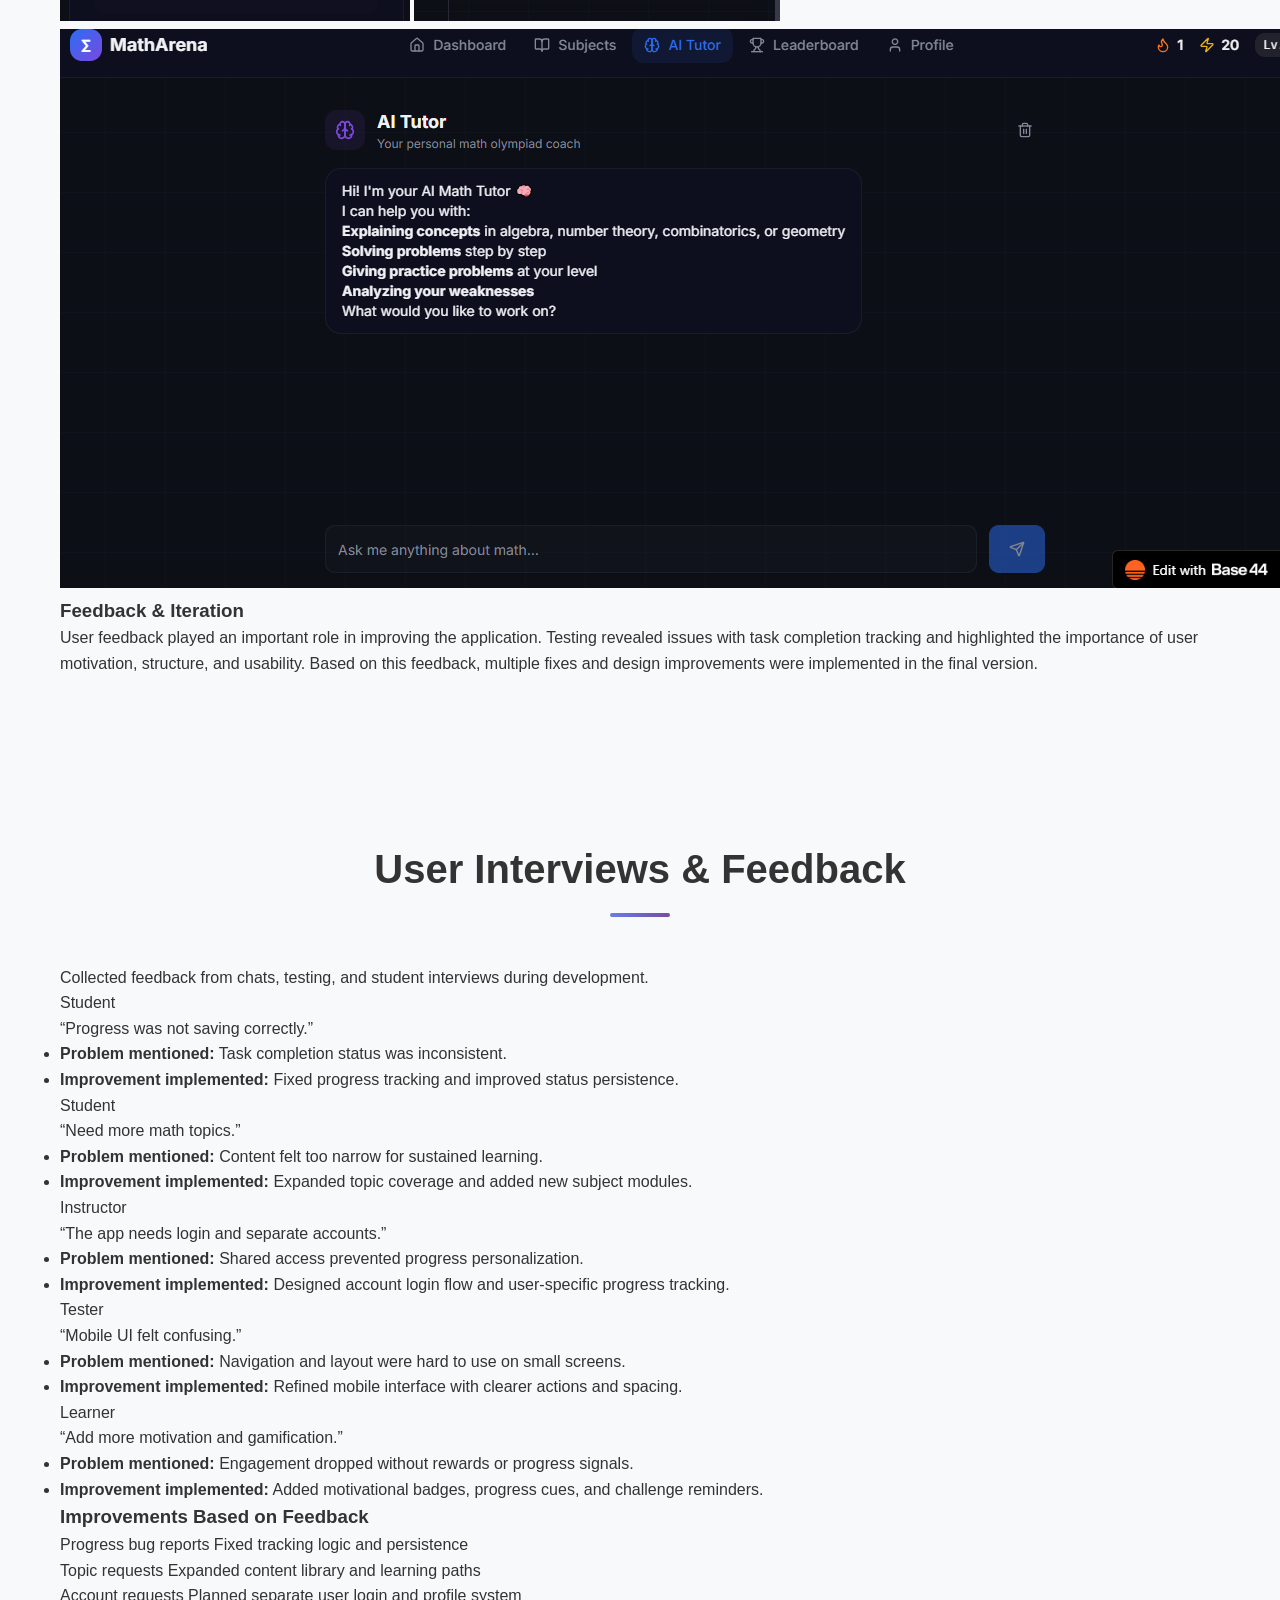
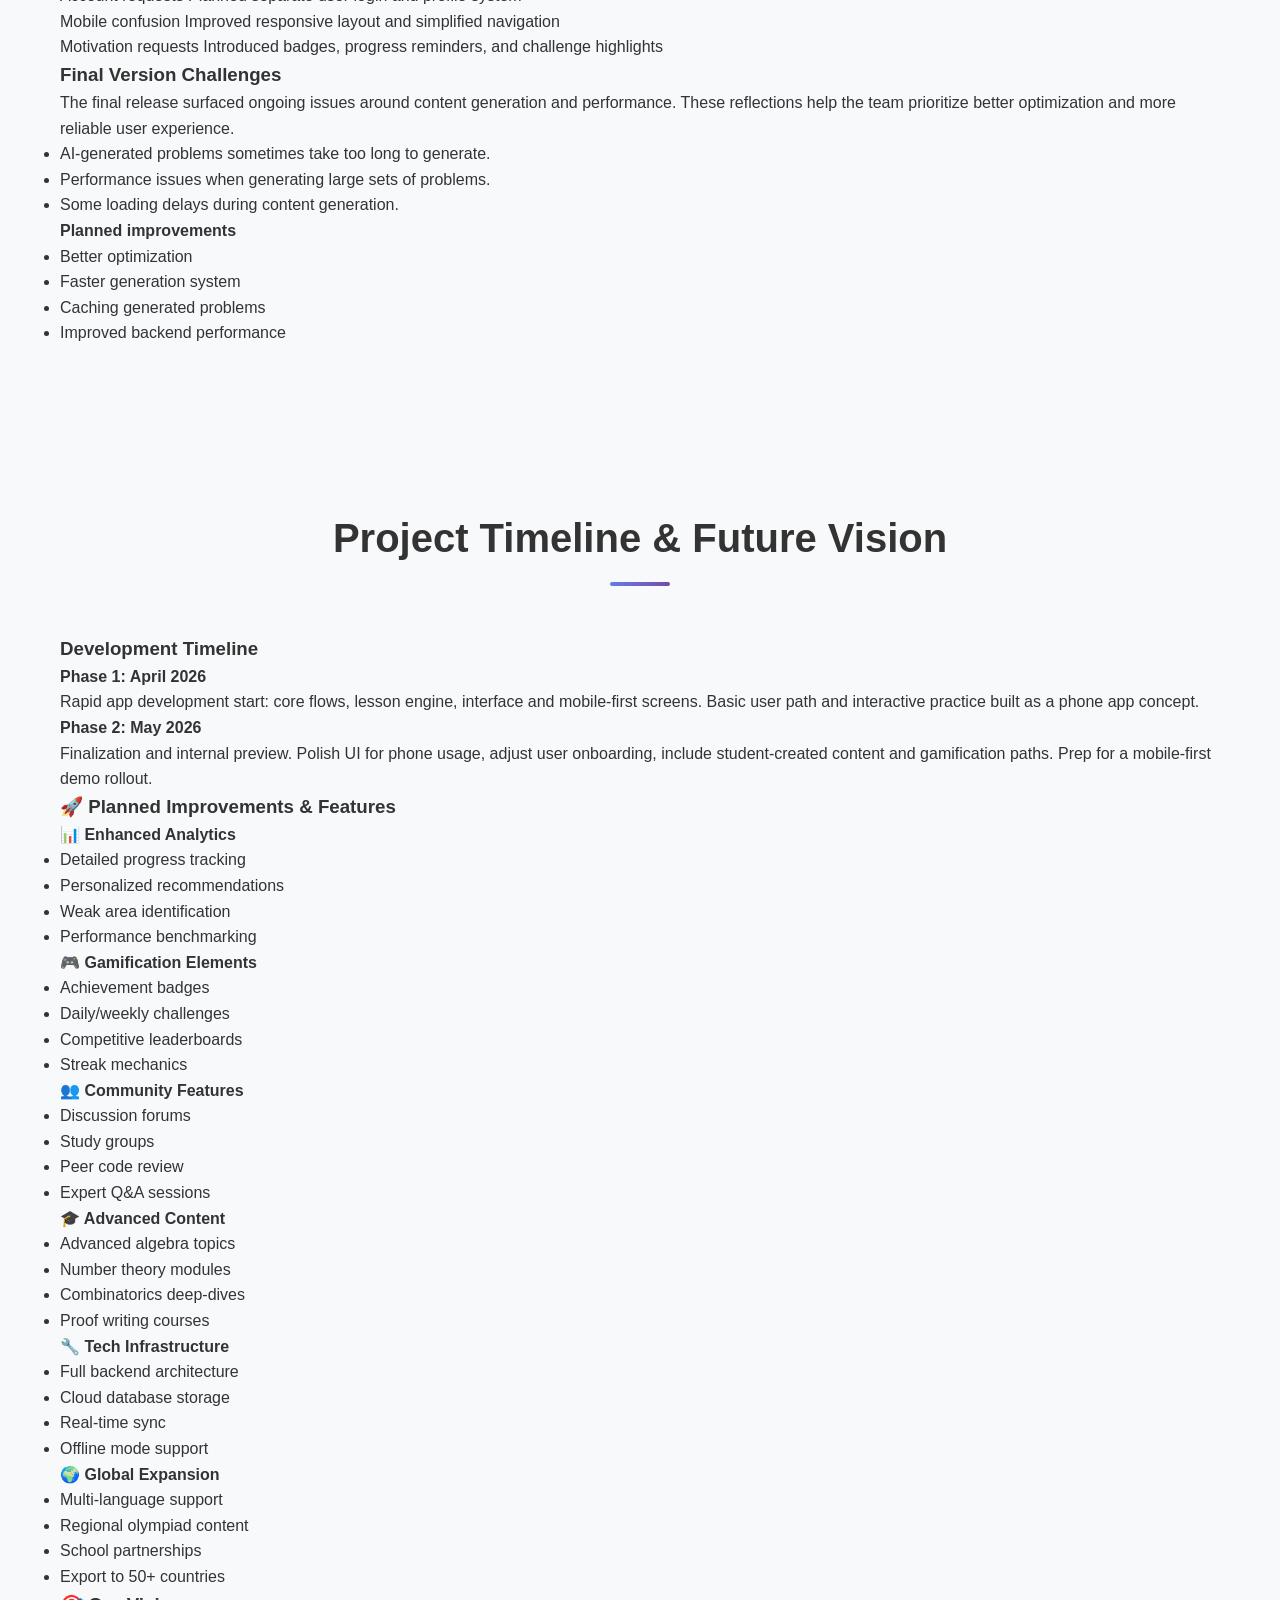
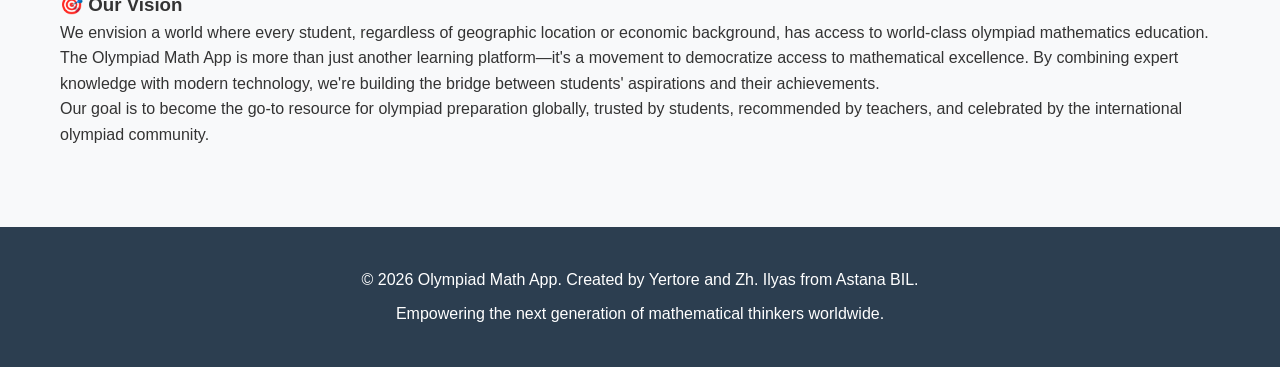
==== commit 8a6c6404: "Update print statement from 'Hello' to 'Goodbye'" ====
--- a/index.html
+++ b/index.html
@@ -377,7 +377,101 @@
         </div>
     </section>
 
-    <!-- Section 8: Timeline & Additional Info -->
+    <!-- Section 8: User Interviews & Feedback -->
+    <section id="user-feedback" class="section">
+        <div class="container">
+            <h2 class="section-title">User Interviews & Feedback</h2>
+            <p class="section-subtitle">Collected feedback from chats, testing, and student interviews during development.</p>
+
+            <div class="feedback-grid">
+                <article class="feedback-card">
+                    <div class="feedback-role">Student</div>
+                    <p class="feedback-quote">“Progress was not saving correctly.”</p>
+                    <ul>
+                        <li><strong>Problem mentioned:</strong> Task completion status was inconsistent.</li>
+                        <li><strong>Improvement implemented:</strong> Fixed progress tracking and improved status persistence.</li>
+                    </ul>
+                </article>
+                <article class="feedback-card">
+                    <div class="feedback-role">Student</div>
+                    <p class="feedback-quote">“Need more math topics.”</p>
+                    <ul>
+                        <li><strong>Problem mentioned:</strong> Content felt too narrow for sustained learning.</li>
+                        <li><strong>Improvement implemented:</strong> Expanded topic coverage and added new subject modules.</li>
+                    </ul>
+                </article>
+                <article class="feedback-card">
+                    <div class="feedback-role">Instructor</div>
+                    <p class="feedback-quote">“The app needs login and separate accounts.”</p>
+                    <ul>
+                        <li><strong>Problem mentioned:</strong> Shared access prevented progress personalization.</li>
+                        <li><strong>Improvement implemented:</strong> Designed account login flow and user-specific progress tracking.</li>
+                    </ul>
+                </article>
+                <article class="feedback-card">
+                    <div class="feedback-role">Tester</div>
+                    <p class="feedback-quote">“Mobile UI felt confusing.”</p>
+                    <ul>
+                        <li><strong>Problem mentioned:</strong> Navigation and layout were hard to use on small screens.</li>
+                        <li><strong>Improvement implemented:</strong> Refined mobile interface with clearer actions and spacing.</li>
+                    </ul>
+                </article>
+                <article class="feedback-card">
+                    <div class="feedback-role">Learner</div>
+                    <p class="feedback-quote">“Add more motivation and gamification.”</p>
+                    <ul>
+                        <li><strong>Problem mentioned:</strong> Engagement dropped without rewards or progress signals.</li>
+                        <li><strong>Improvement implemented:</strong> Added motivational badges, progress cues, and challenge reminders.</li>
+                    </ul>
+                </article>
+            </div>
+
+            <div class="feedback-map">
+                <h3>Improvements Based on Feedback</h3>
+                <div class="feedback-map-row">
+                    <span>Progress bug reports</span>
+                    <span>Fixed tracking logic and persistence</span>
+                </div>
+                <div class="feedback-map-row">
+                    <span>Topic requests</span>
+                    <span>Expanded content library and learning paths</span>
+                </div>
+                <div class="feedback-map-row">
+                    <span>Account requests</span>
+                    <span>Planned separate user login and profile system</span>
+                </div>
+                <div class="feedback-map-row">
+                    <span>Mobile confusion</span>
+                    <span>Improved responsive layout and simplified navigation</span>
+                </div>
+                <div class="feedback-map-row">
+                    <span>Motivation requests</span>
+                    <span>Introduced badges, progress reminders, and challenge highlights</span>
+                </div>
+            </div>
+
+            <div class="final-challenges">
+                <h3>Final Version Challenges</h3>
+                <p>The final release surfaced ongoing issues around content generation and performance. These reflections help the team prioritize better optimization and more reliable user experience.</p>
+                <ul>
+                    <li>AI-generated problems sometimes take too long to generate.</li>
+                    <li>Performance issues when generating large sets of problems.</li>
+                    <li>Some loading delays during content generation.</li>
+                </ul>
+                <div class="challenge-improvements">
+                    <h4>Planned improvements</h4>
+                    <ul>
+                        <li>Better optimization</li>
+                        <li>Faster generation system</li>
+                        <li>Caching generated problems</li>
+                        <li>Improved backend performance</li>
+                    </ul>
+                </div>
+            </div>
+        </div>
+    </section>
+
+    <!-- Section 9: Timeline & Additional Info -->
     <section id="timeline" class="section">
         <div class="container">
             <h2 class="section-title">Project Timeline & Future Vision</h2>
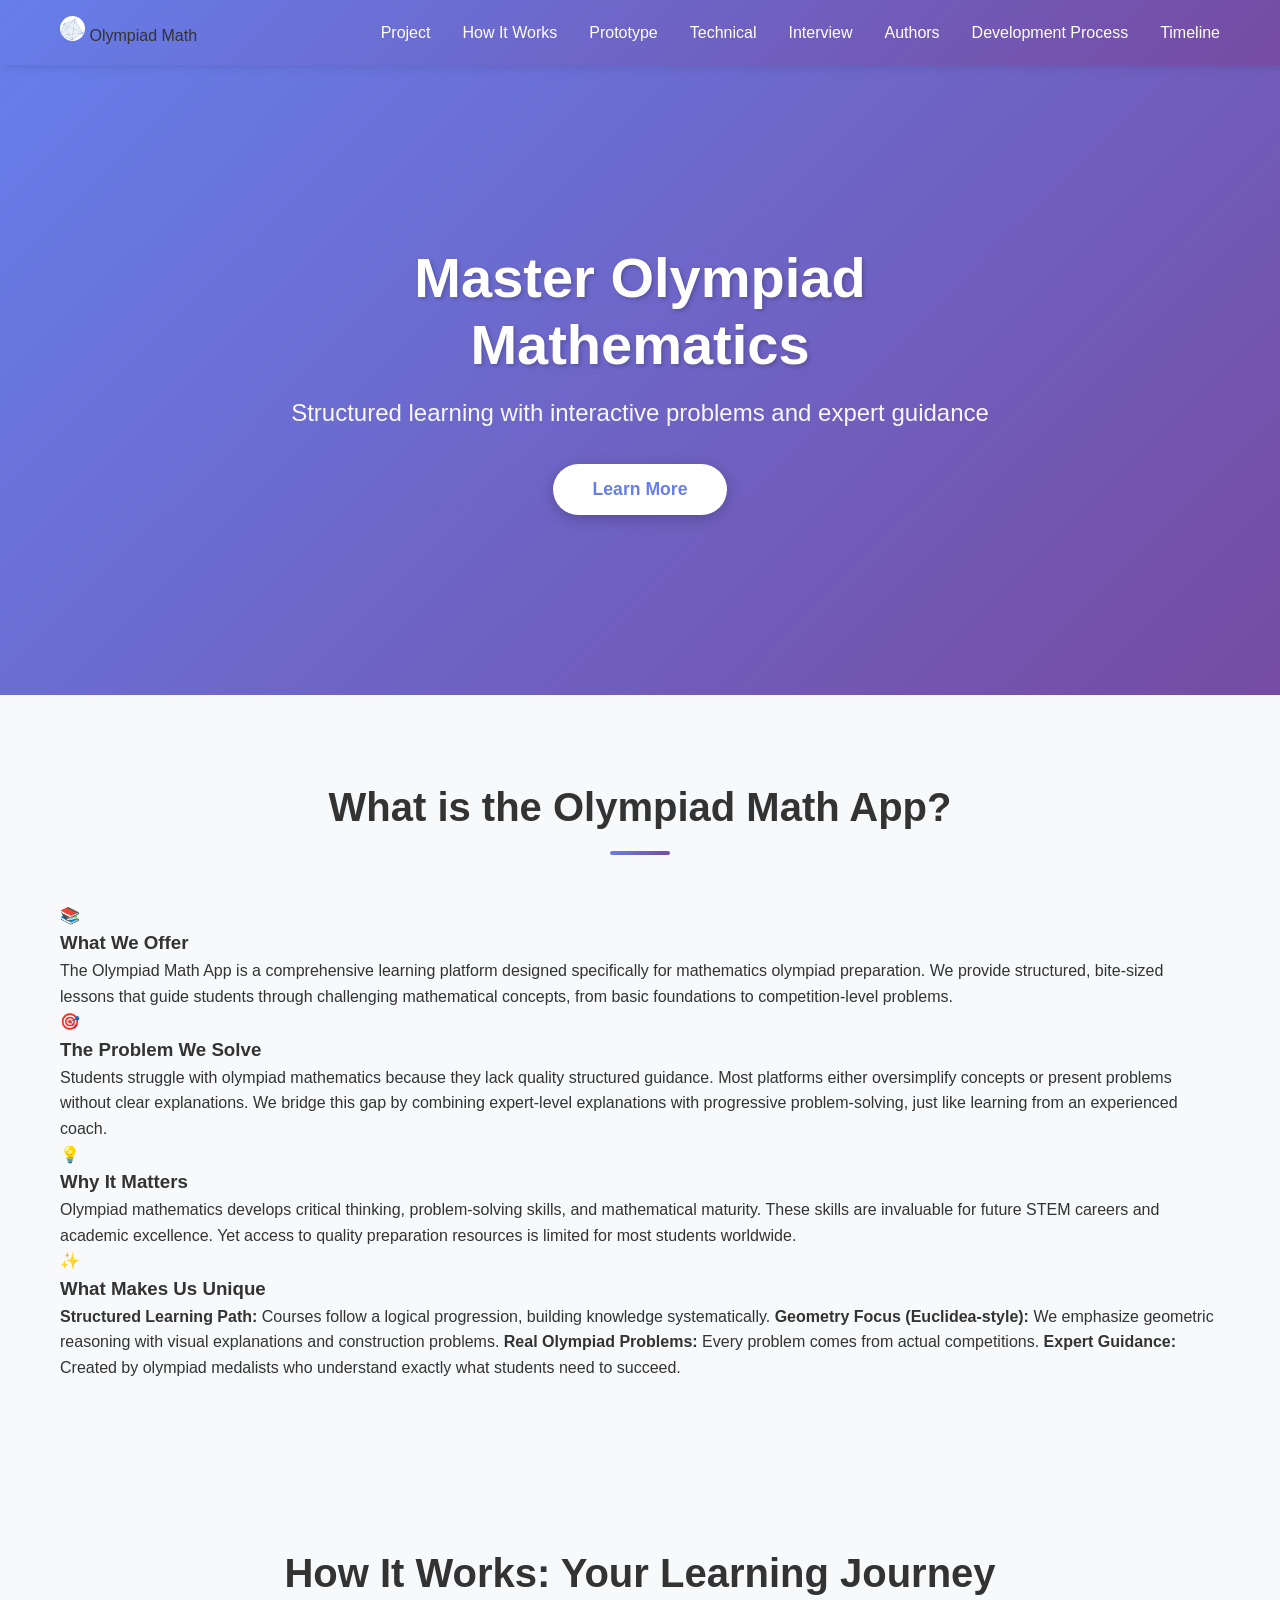
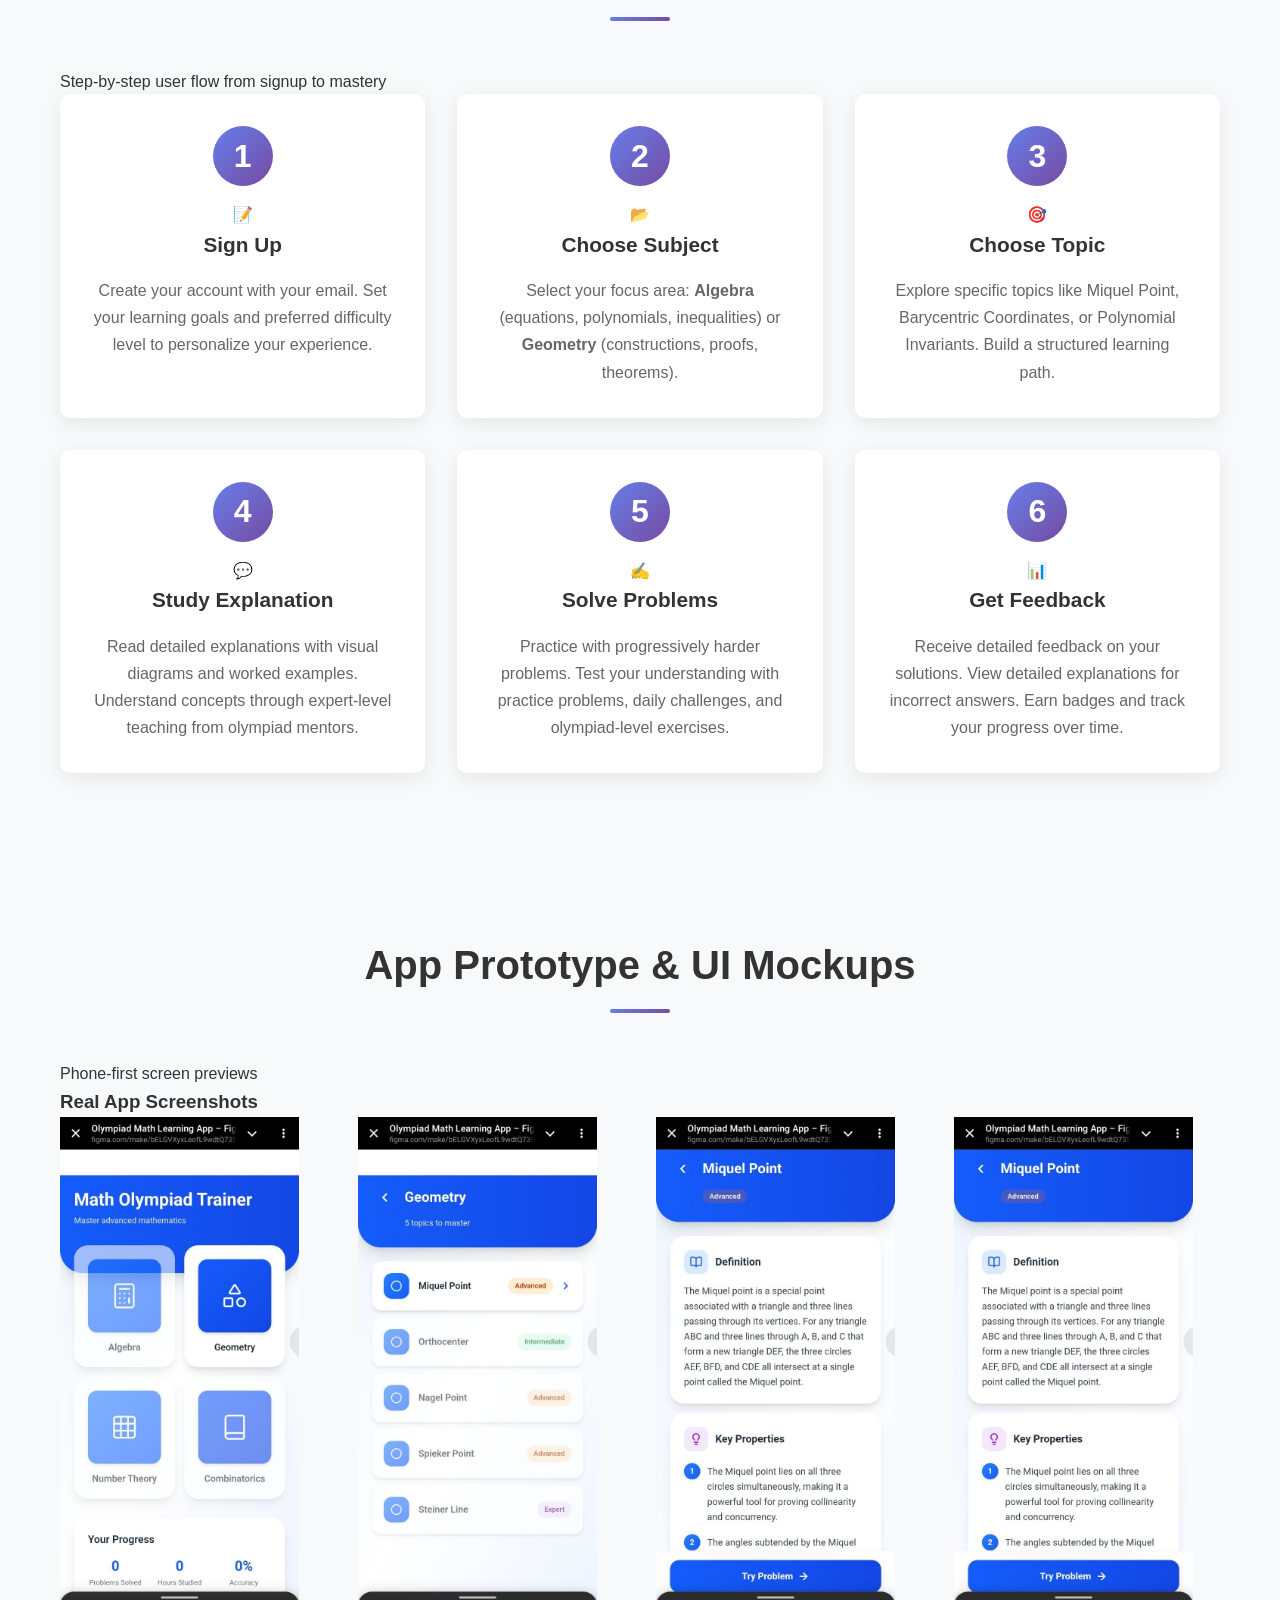
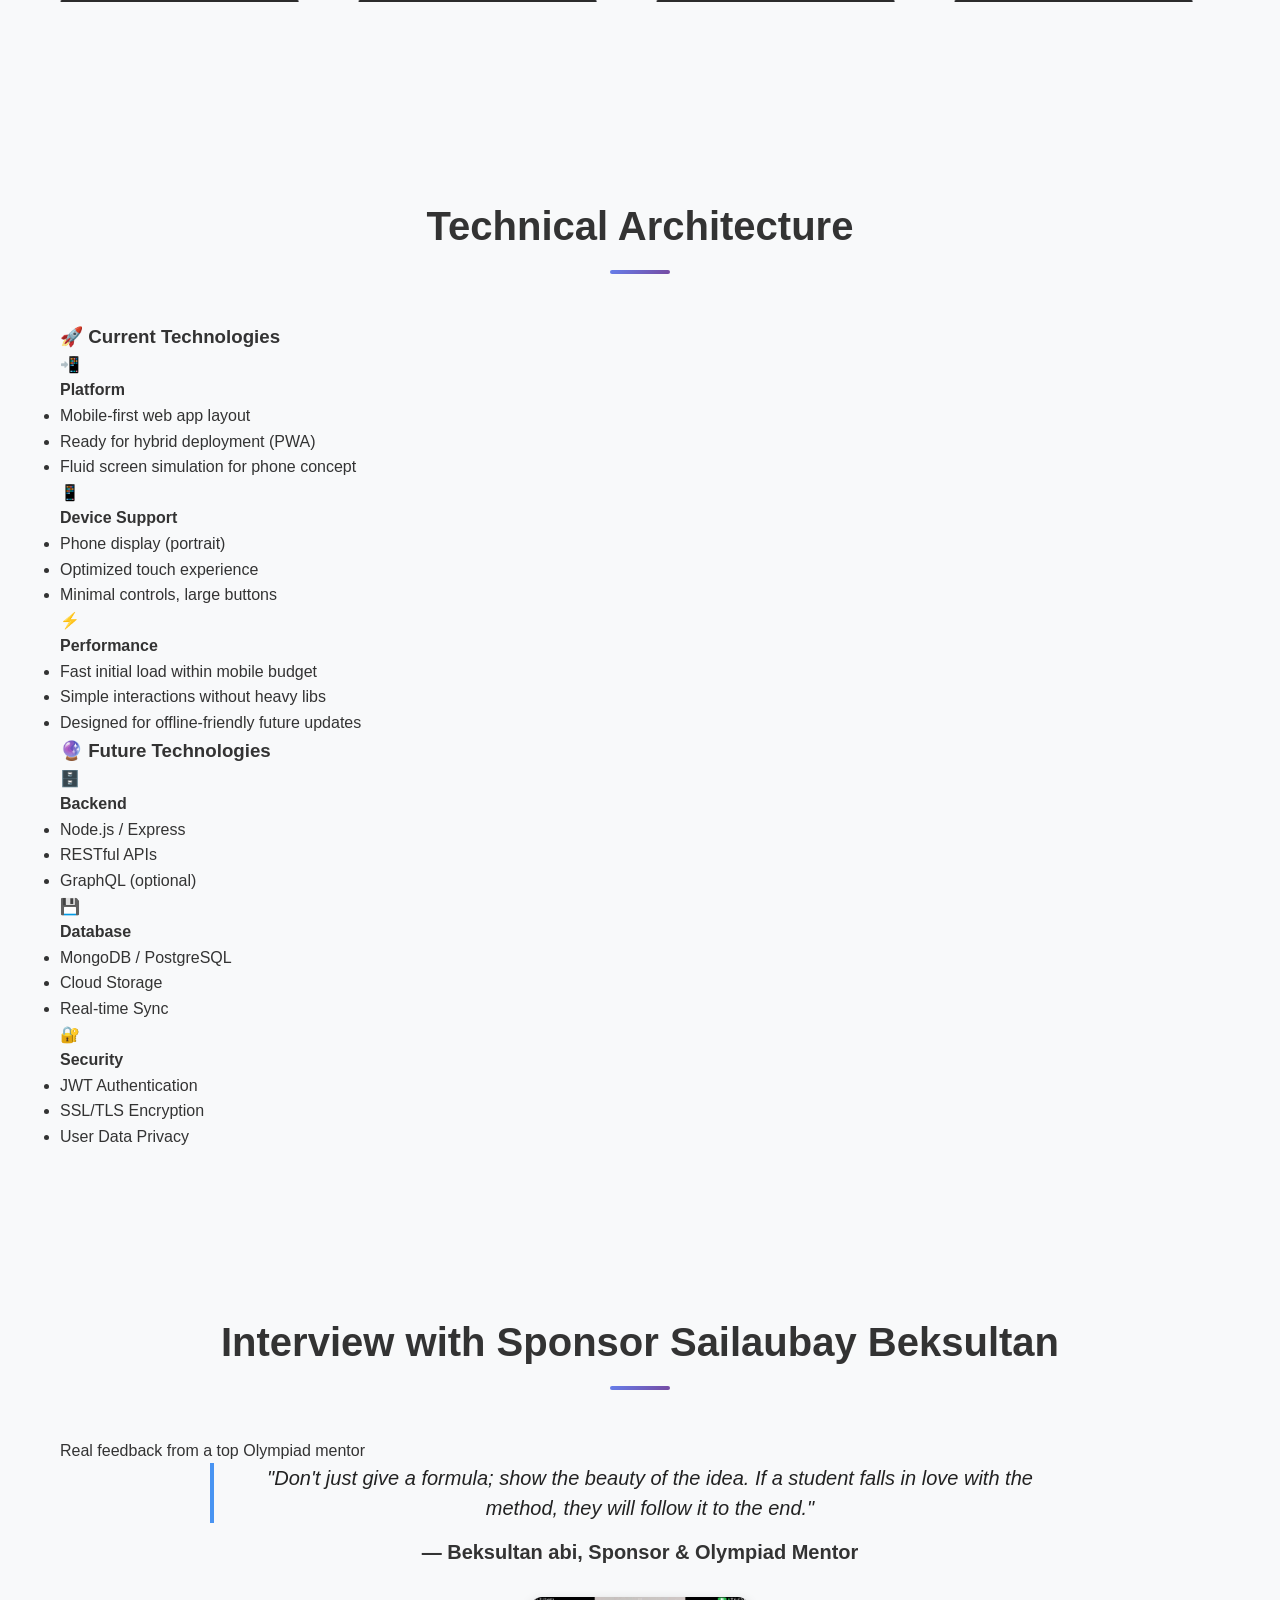
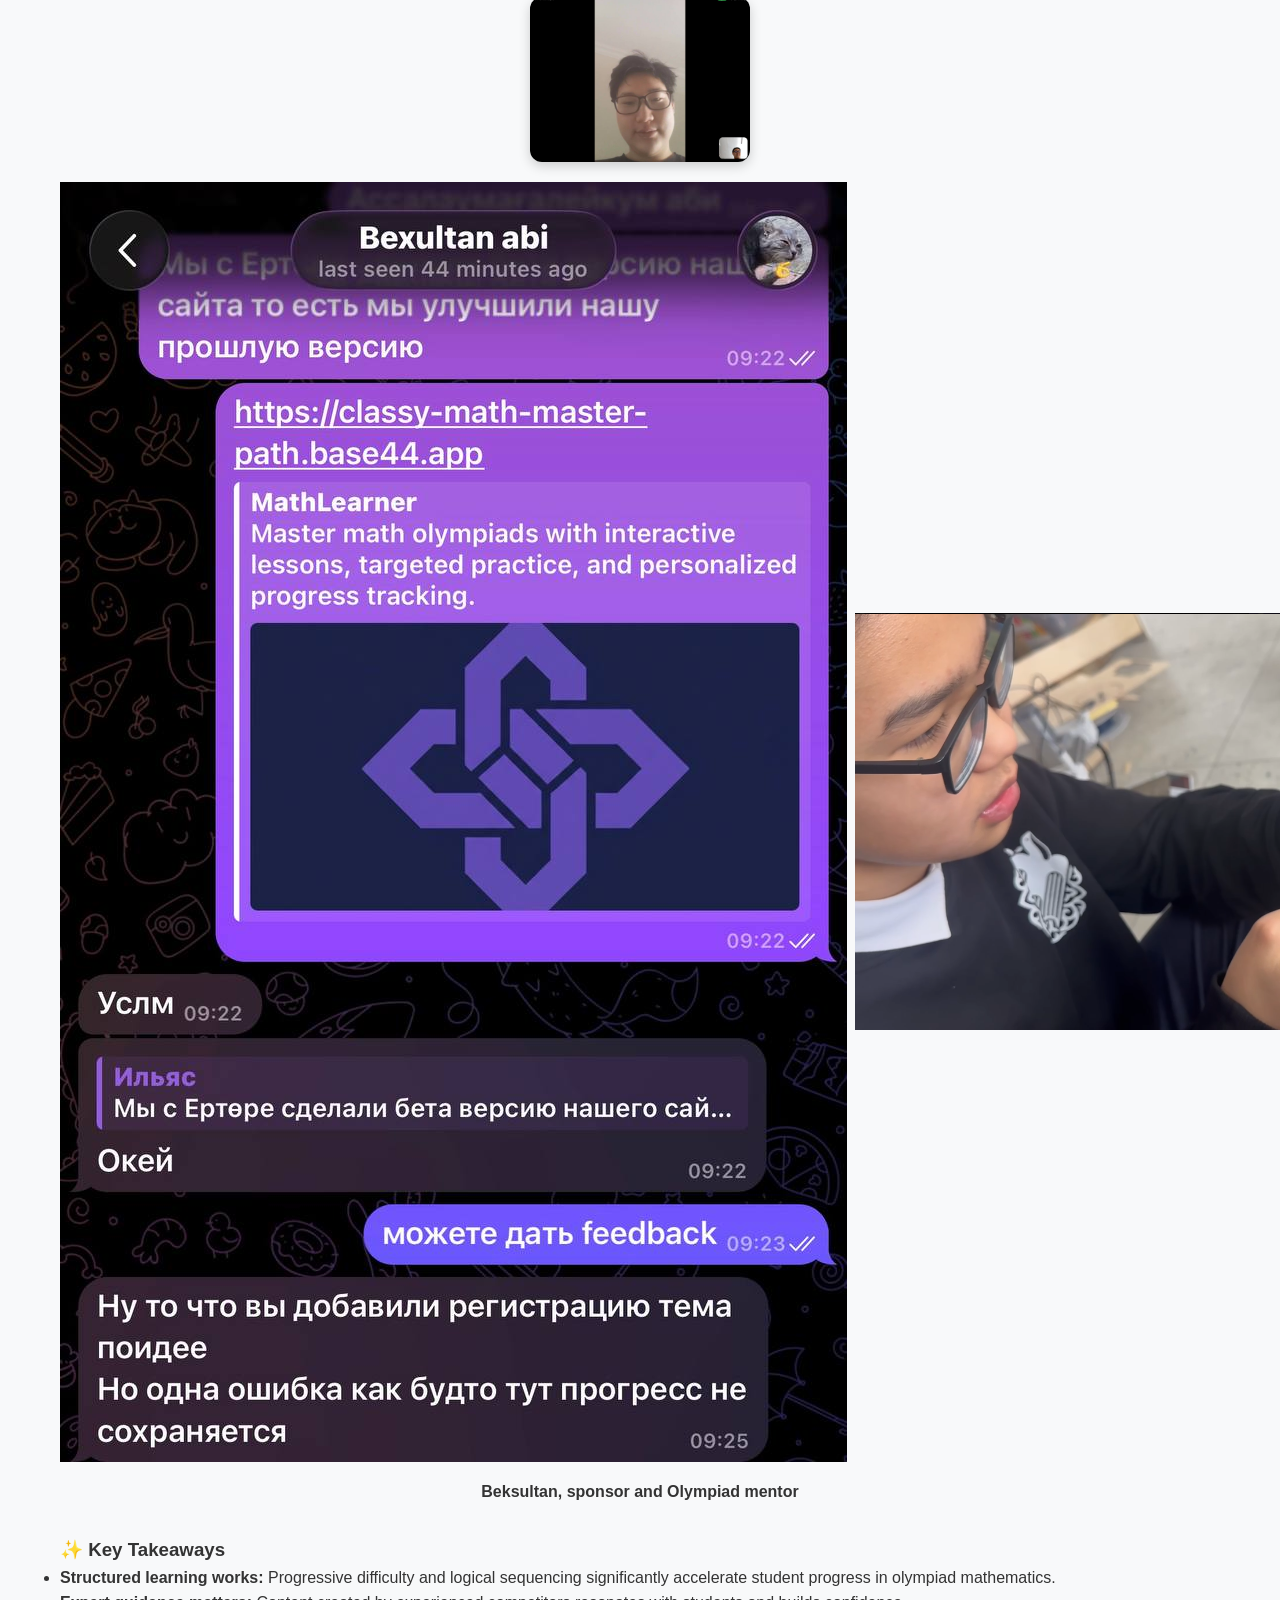
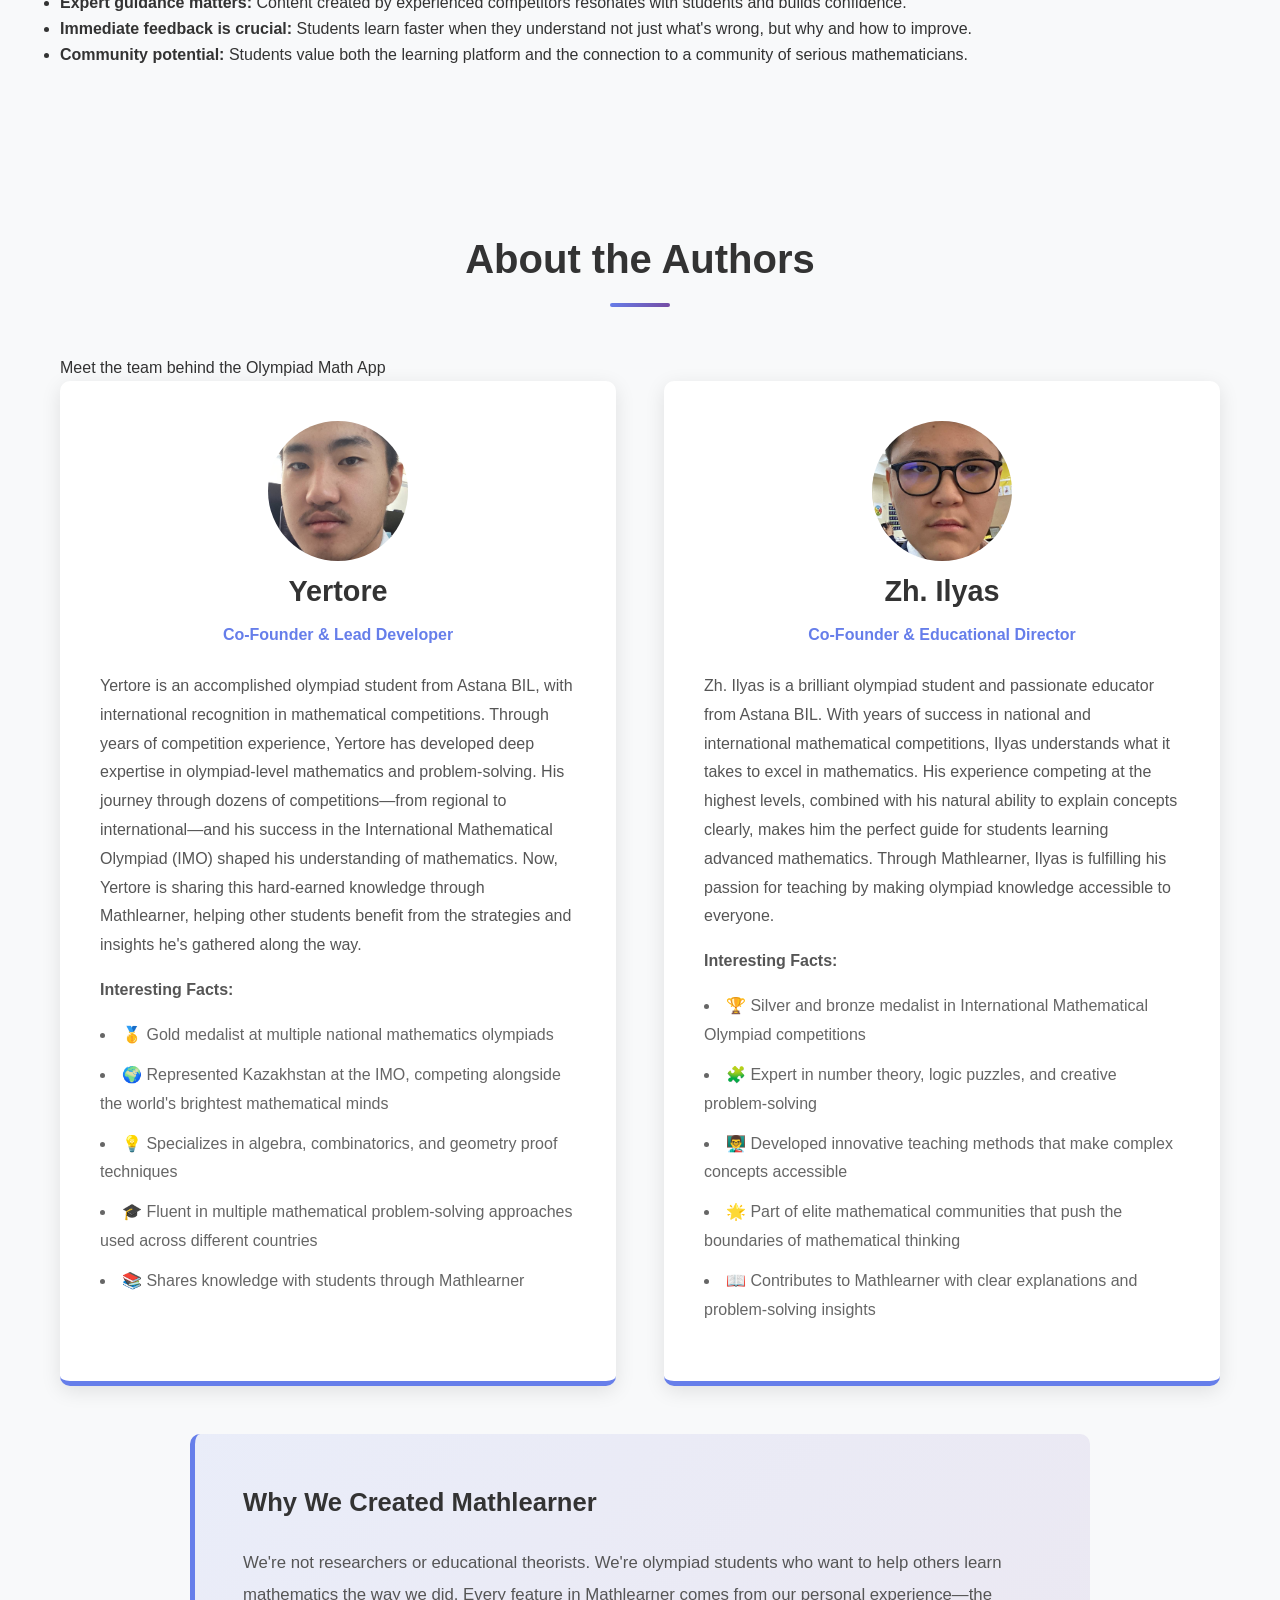
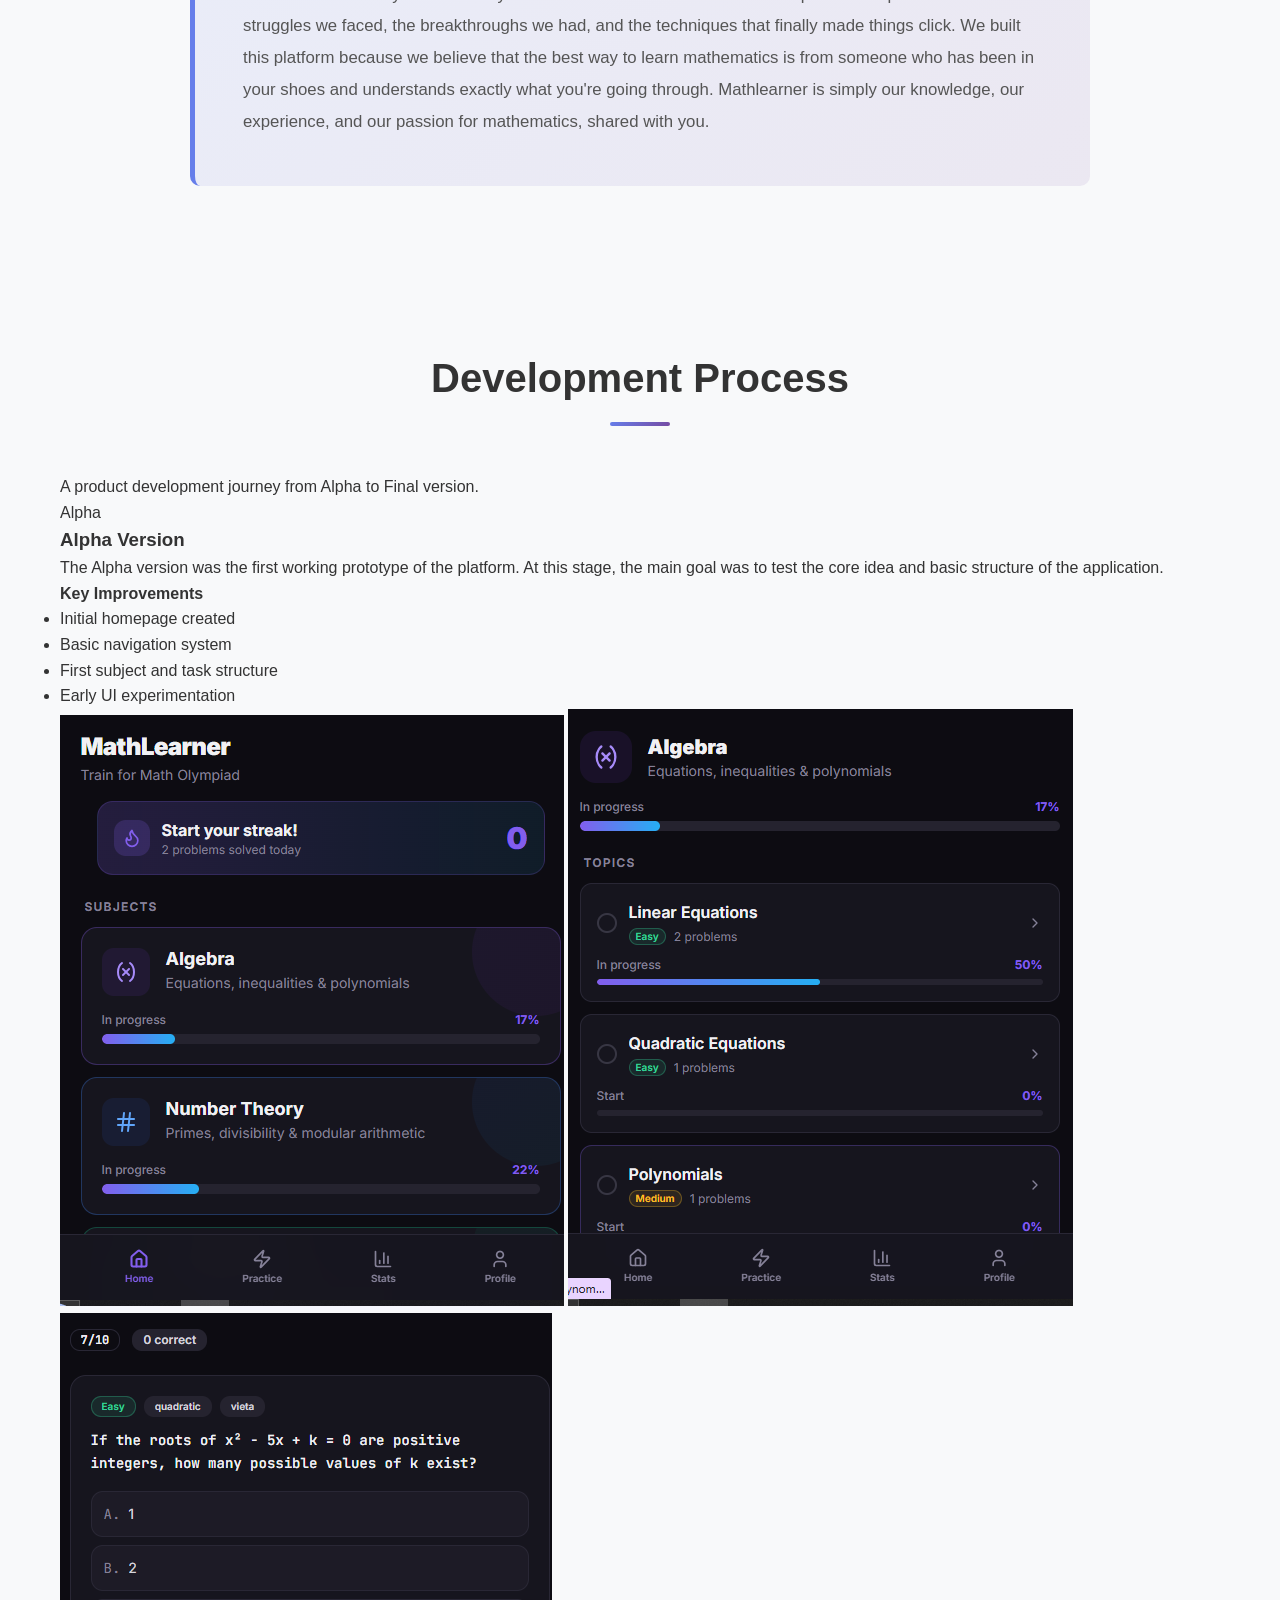
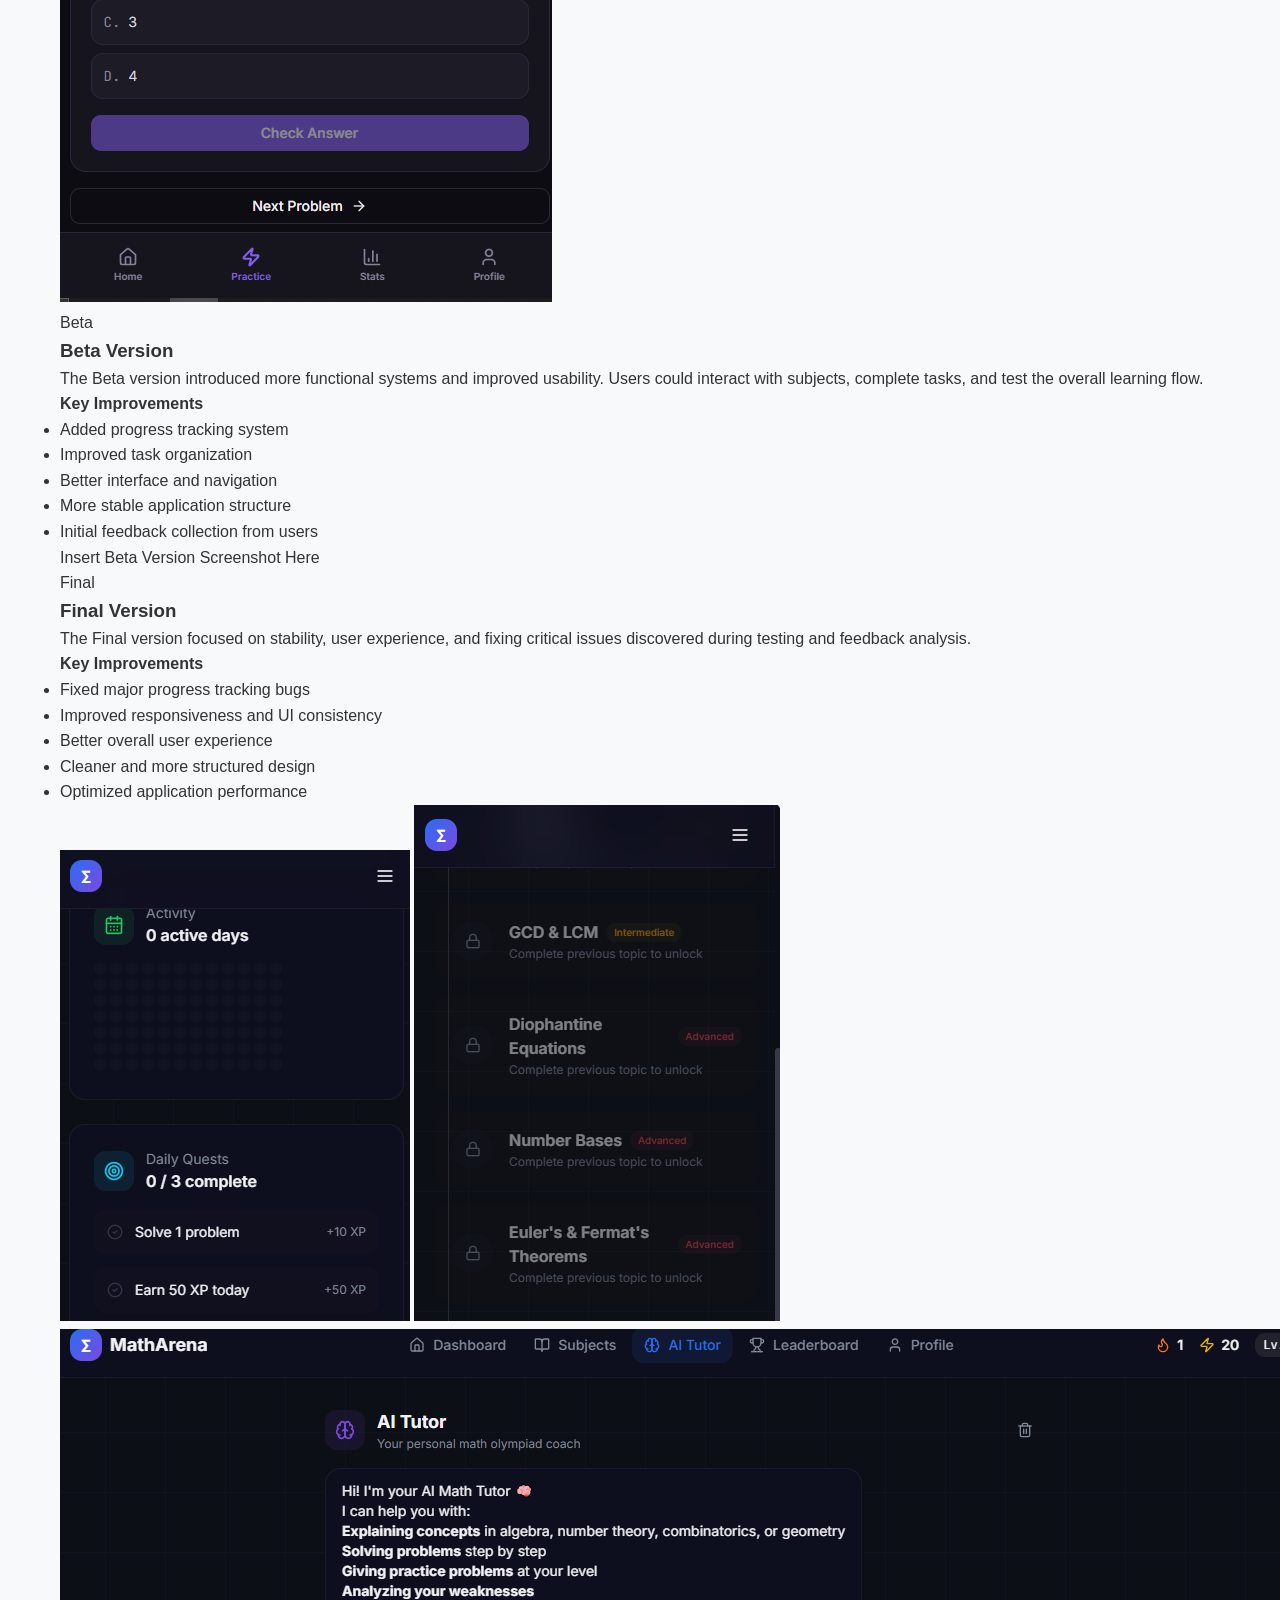
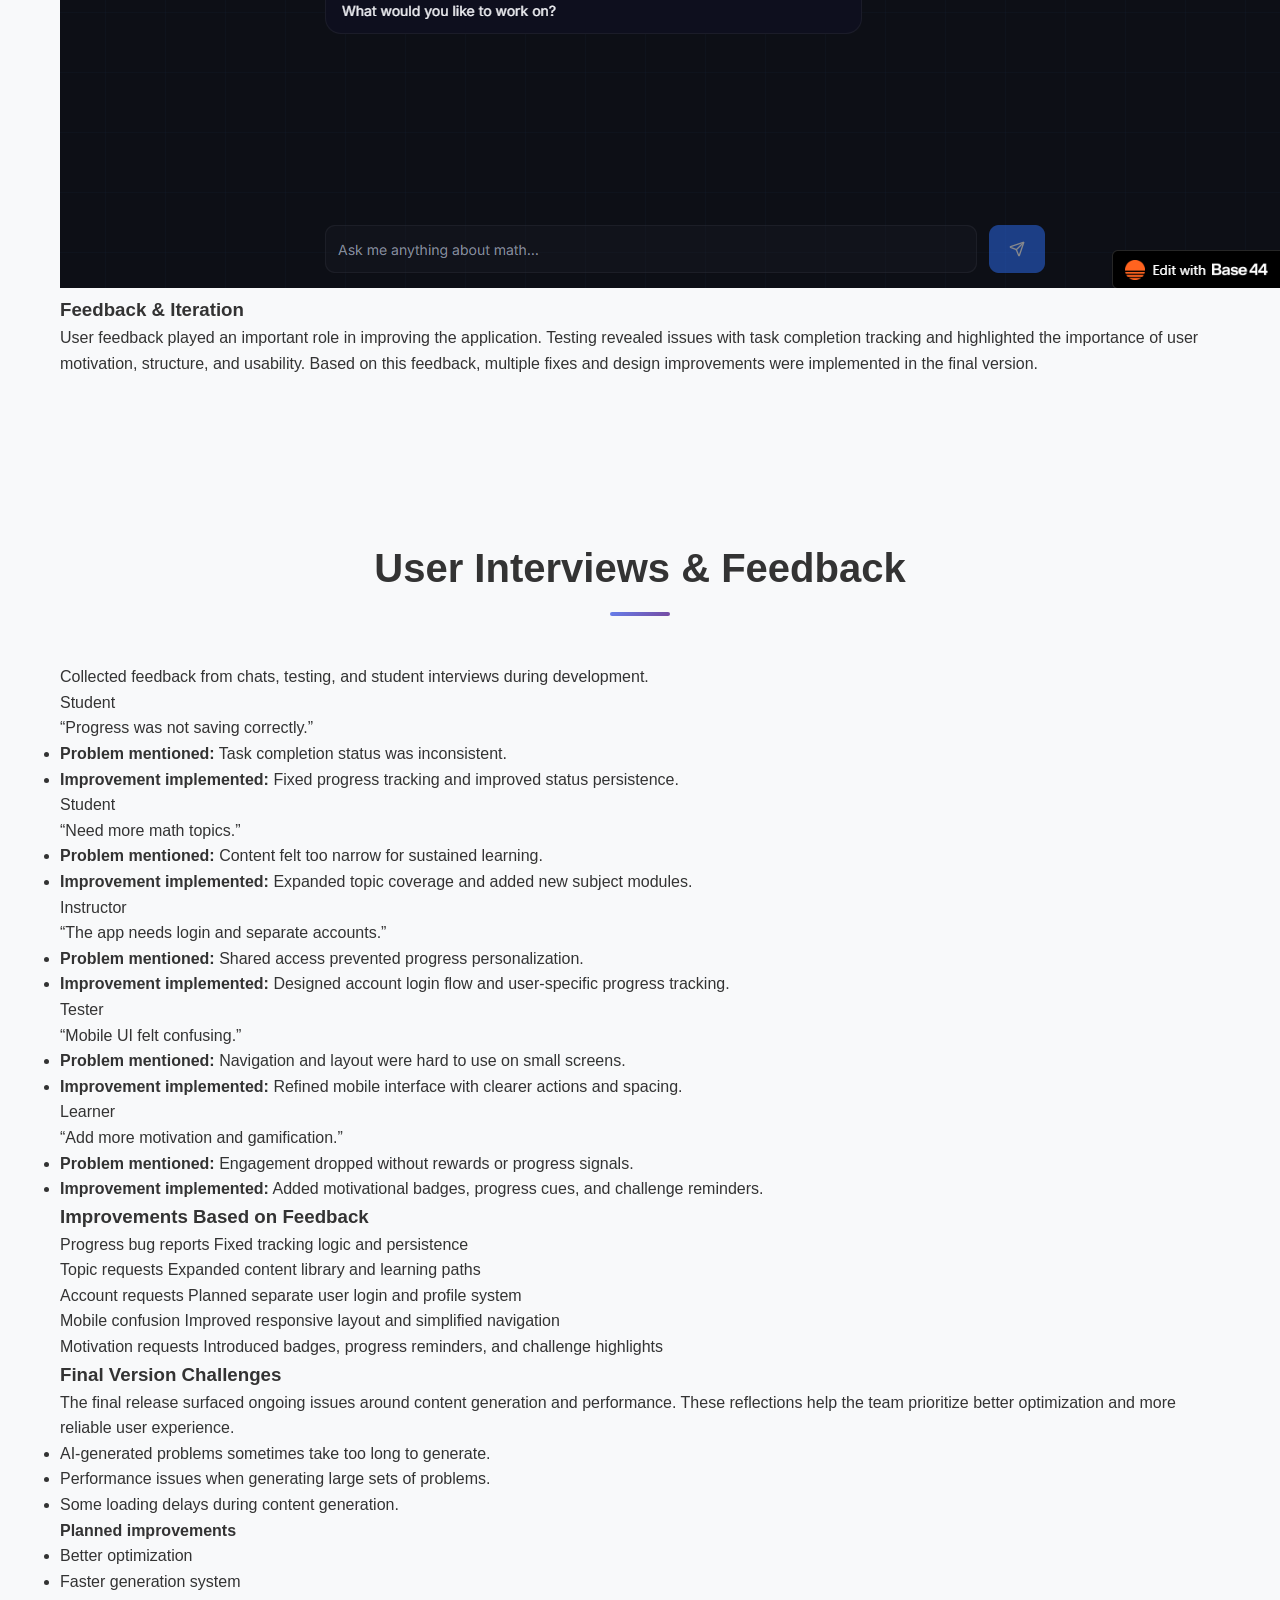
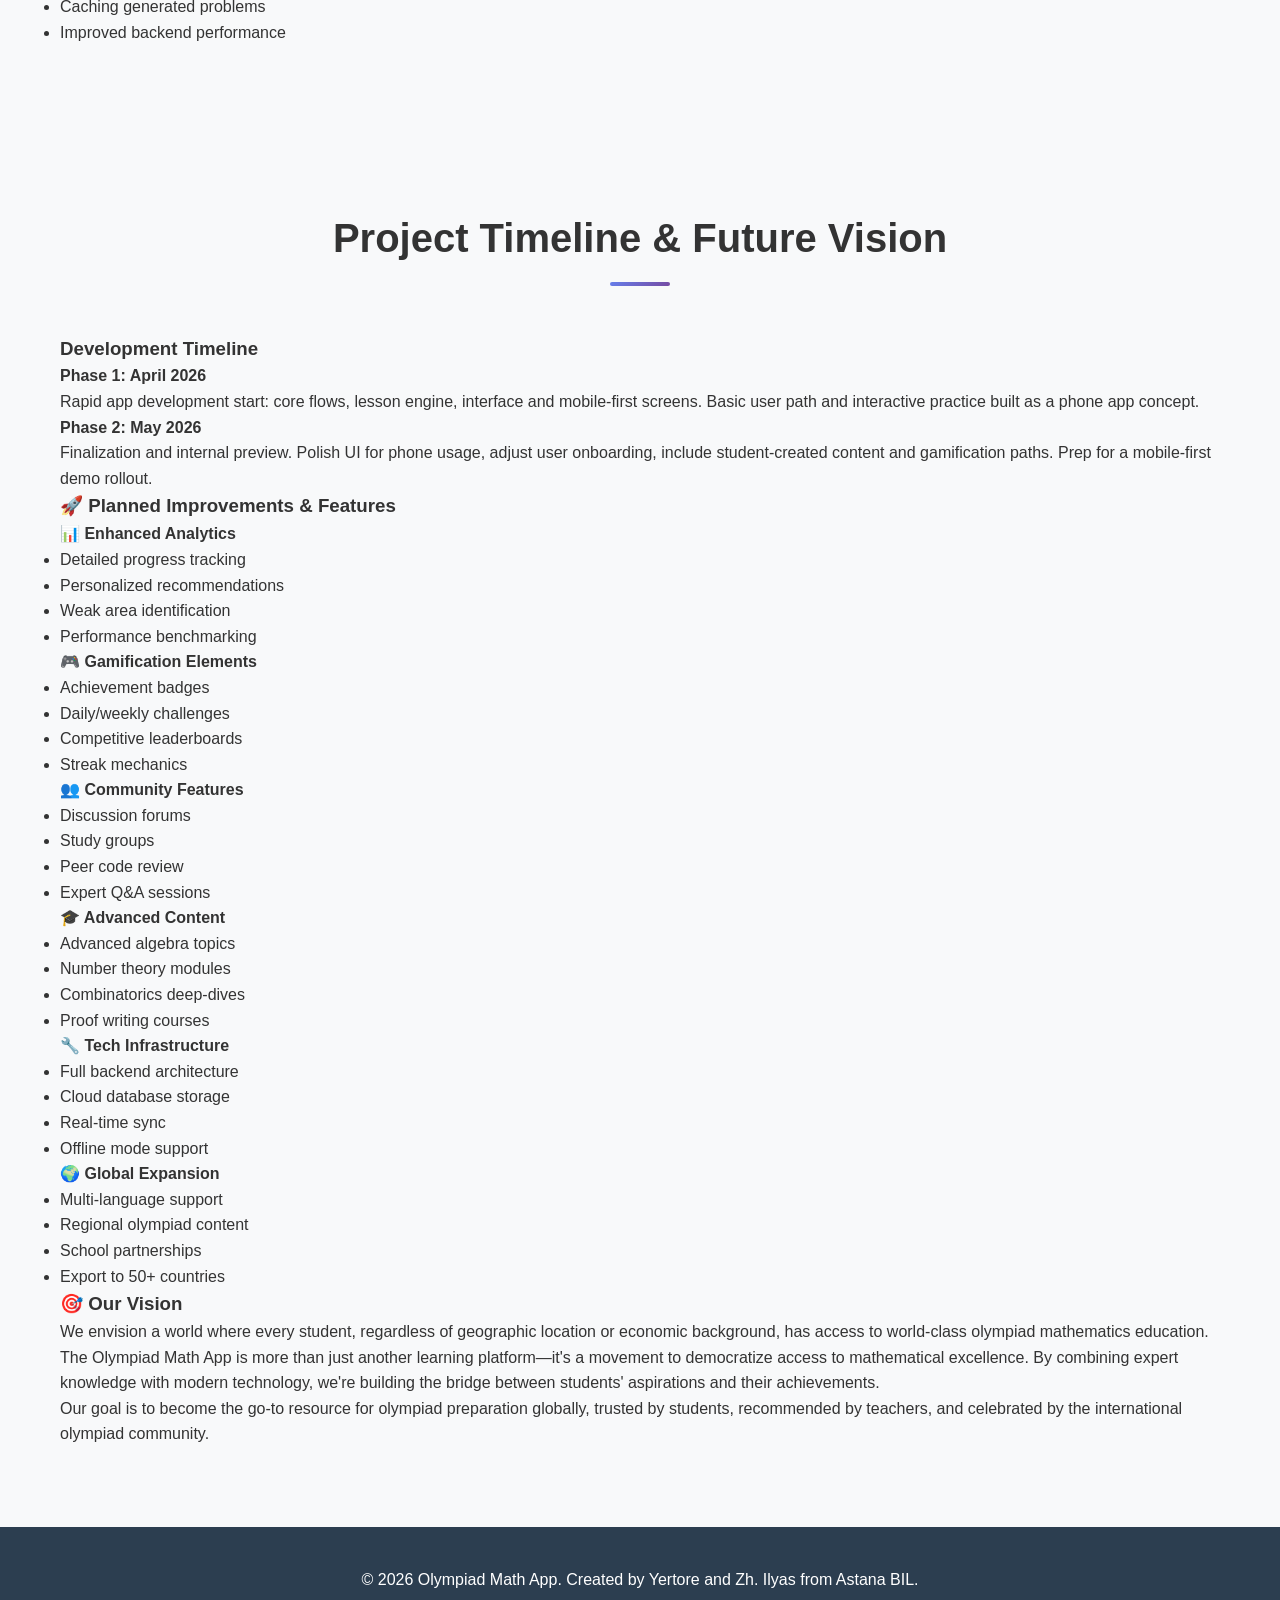
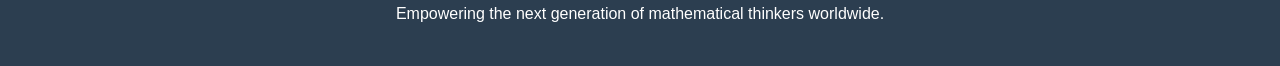
==== commit 9ea4d632: "Update print statement from 'Hello' to 'Goodbye'" ====
--- a/index.html
+++ b/index.html
@@ -223,6 +223,10 @@
 
             <div class="sponsor-photo" style="text-align:center; margin: 30px 0;">
                 <img src="Bexabi.jpg" alt="Sponsor Beksultan" style="max-width: 220px; width: 100%; height: auto; border-radius: 12px; box-shadow: 0 4px 12px rgba(0,0,0,0.18);" />
+                <div style="margin-top: 12px; display: inline-flex; align-items: center; gap: 0.5rem; justify-content: center;">
+                    <img src="sponsor.jpg" alt="Sponsor thumbnail" class="tiny-interview-image" />
+                    <img src="interview.PNG" alt="Interview thumbnail" class="tiny-interview-image" />
+                </div>
                 <p style="margin-top: 10px; font-weight: 600;">Beksultan, sponsor and Olympiad mentor</p>
             </div>
 
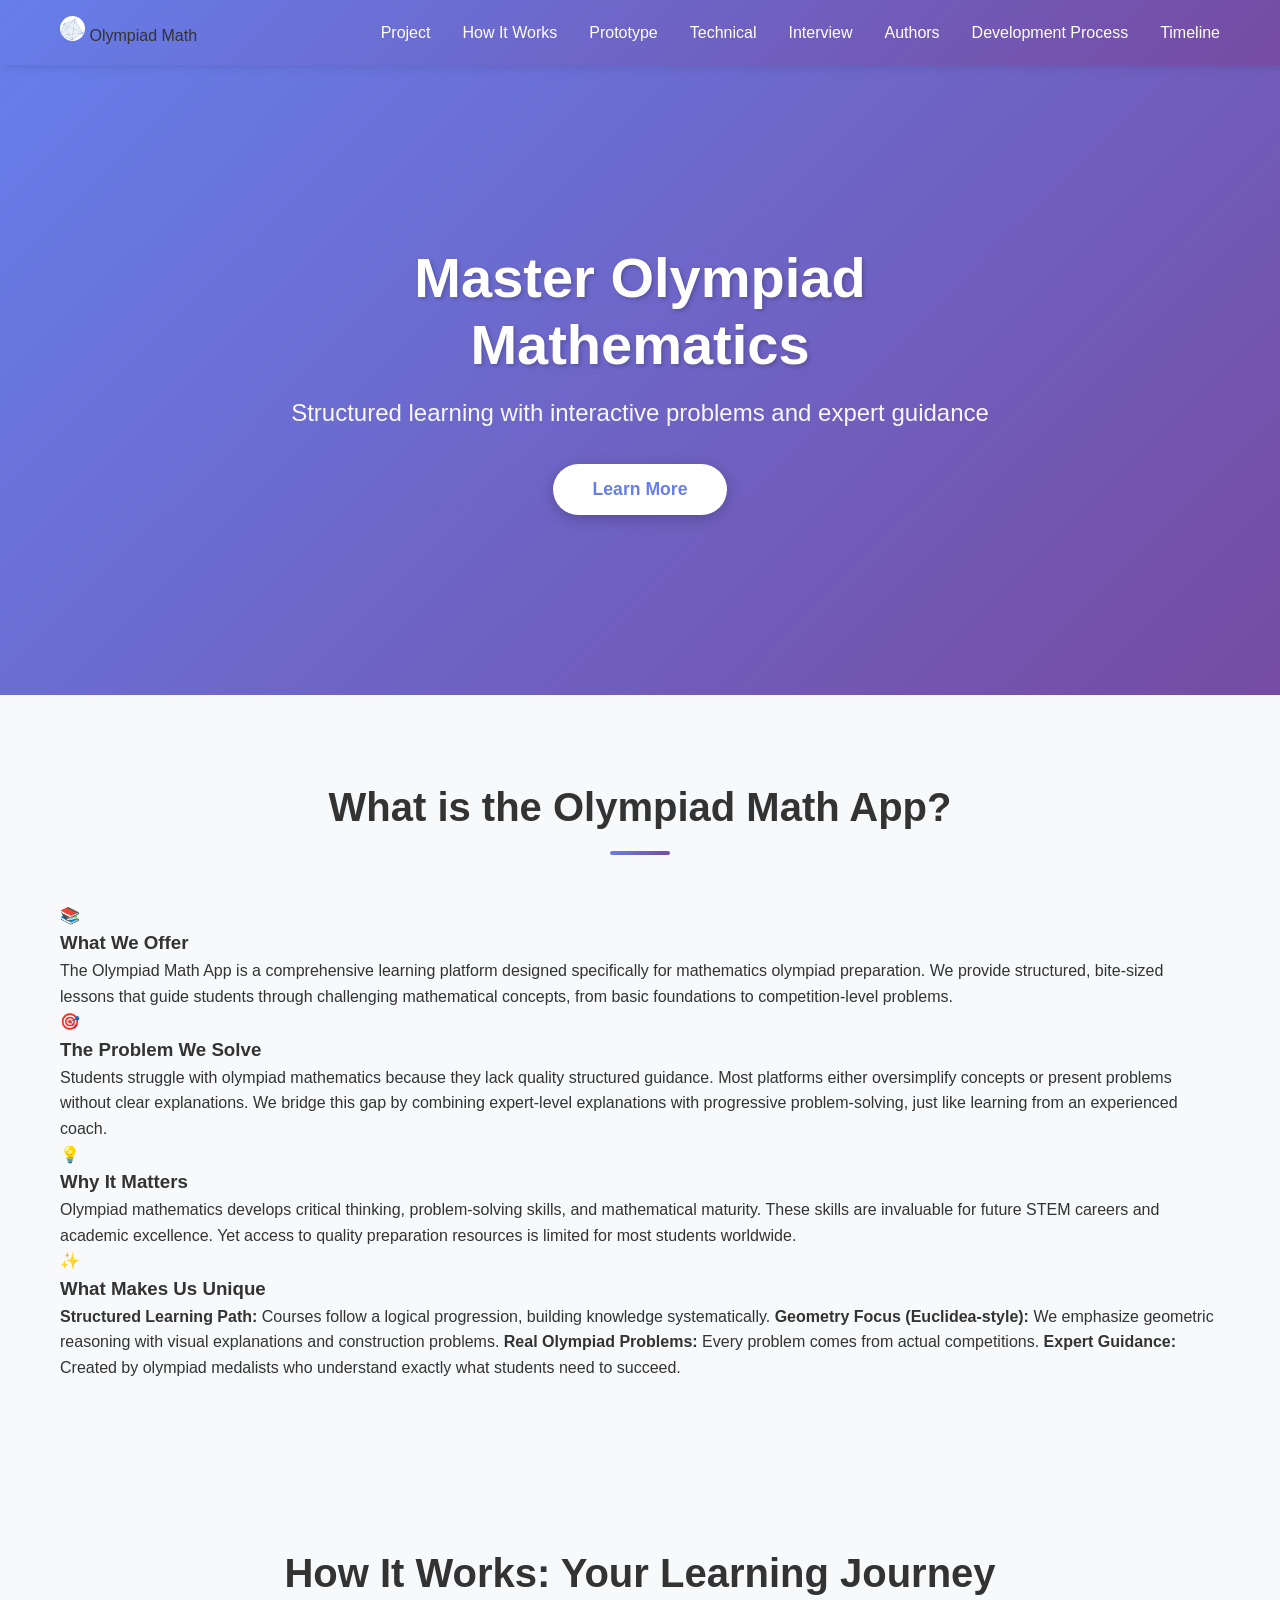
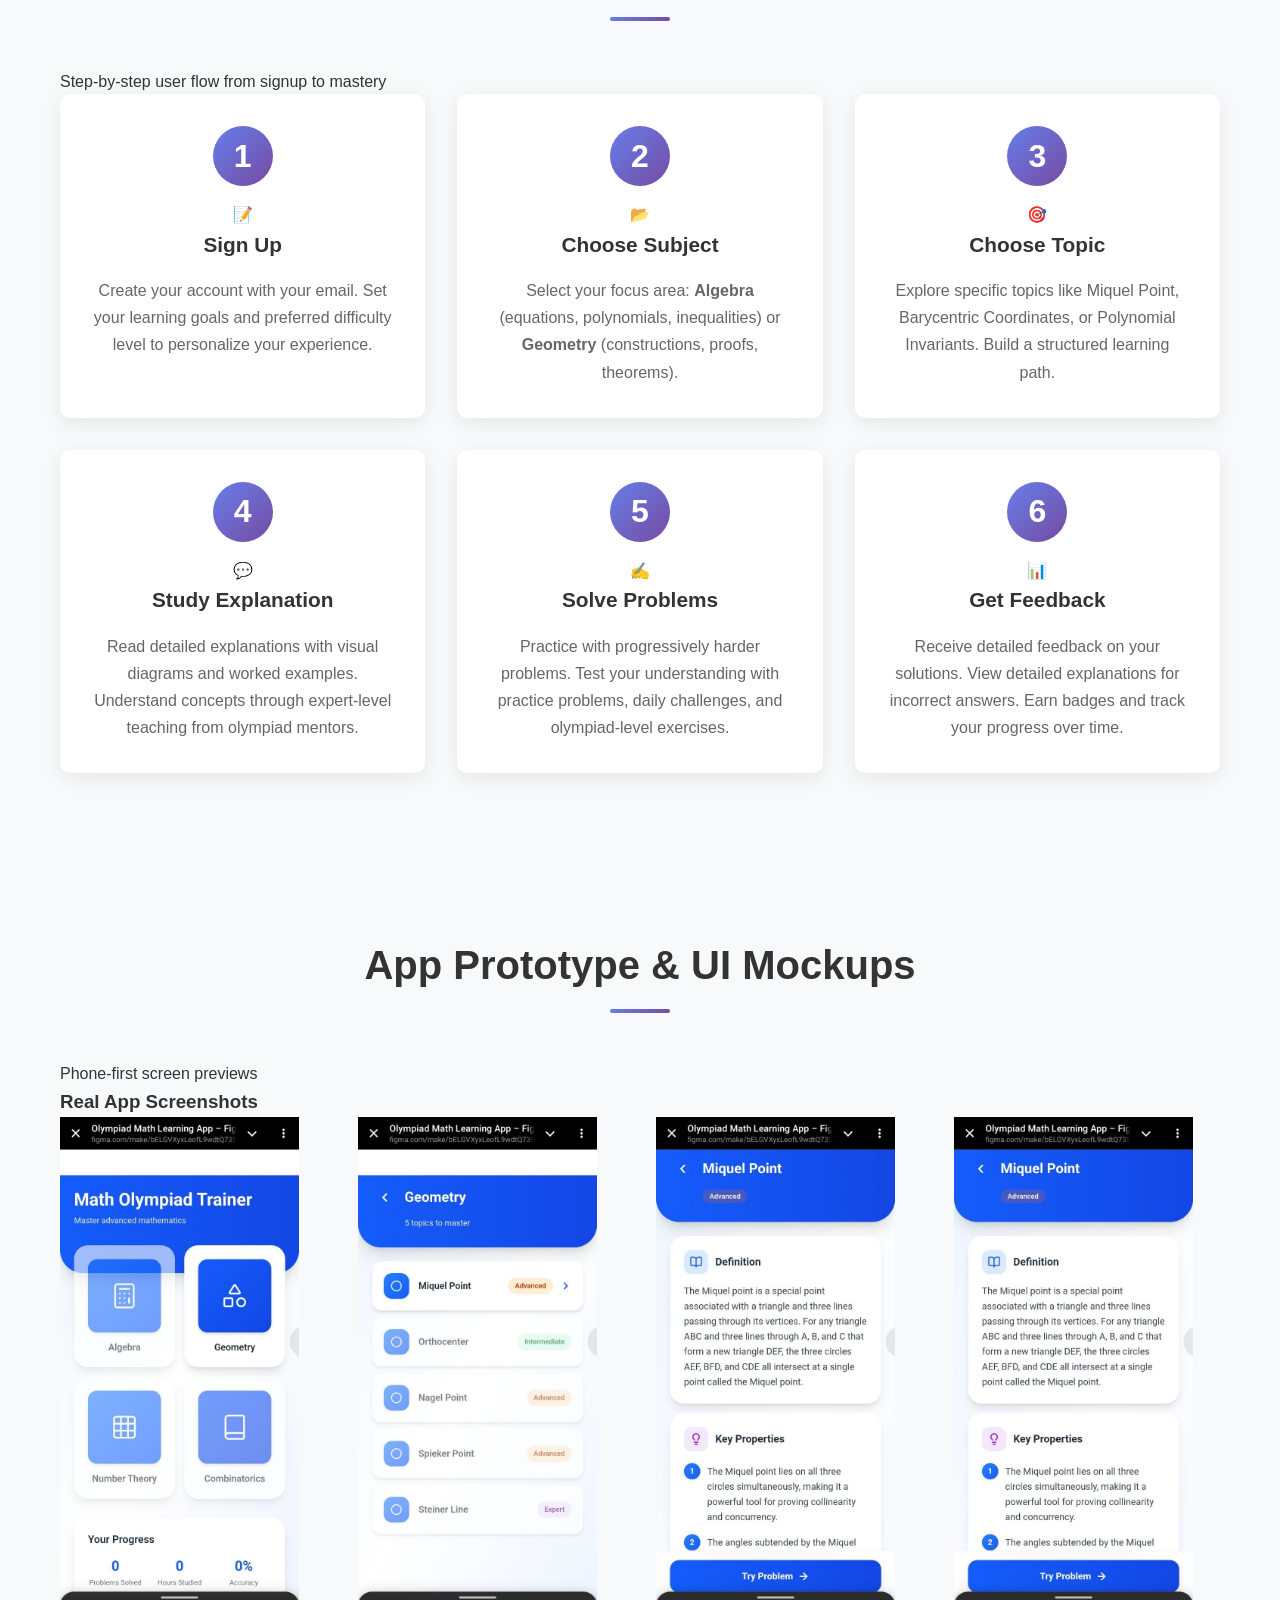
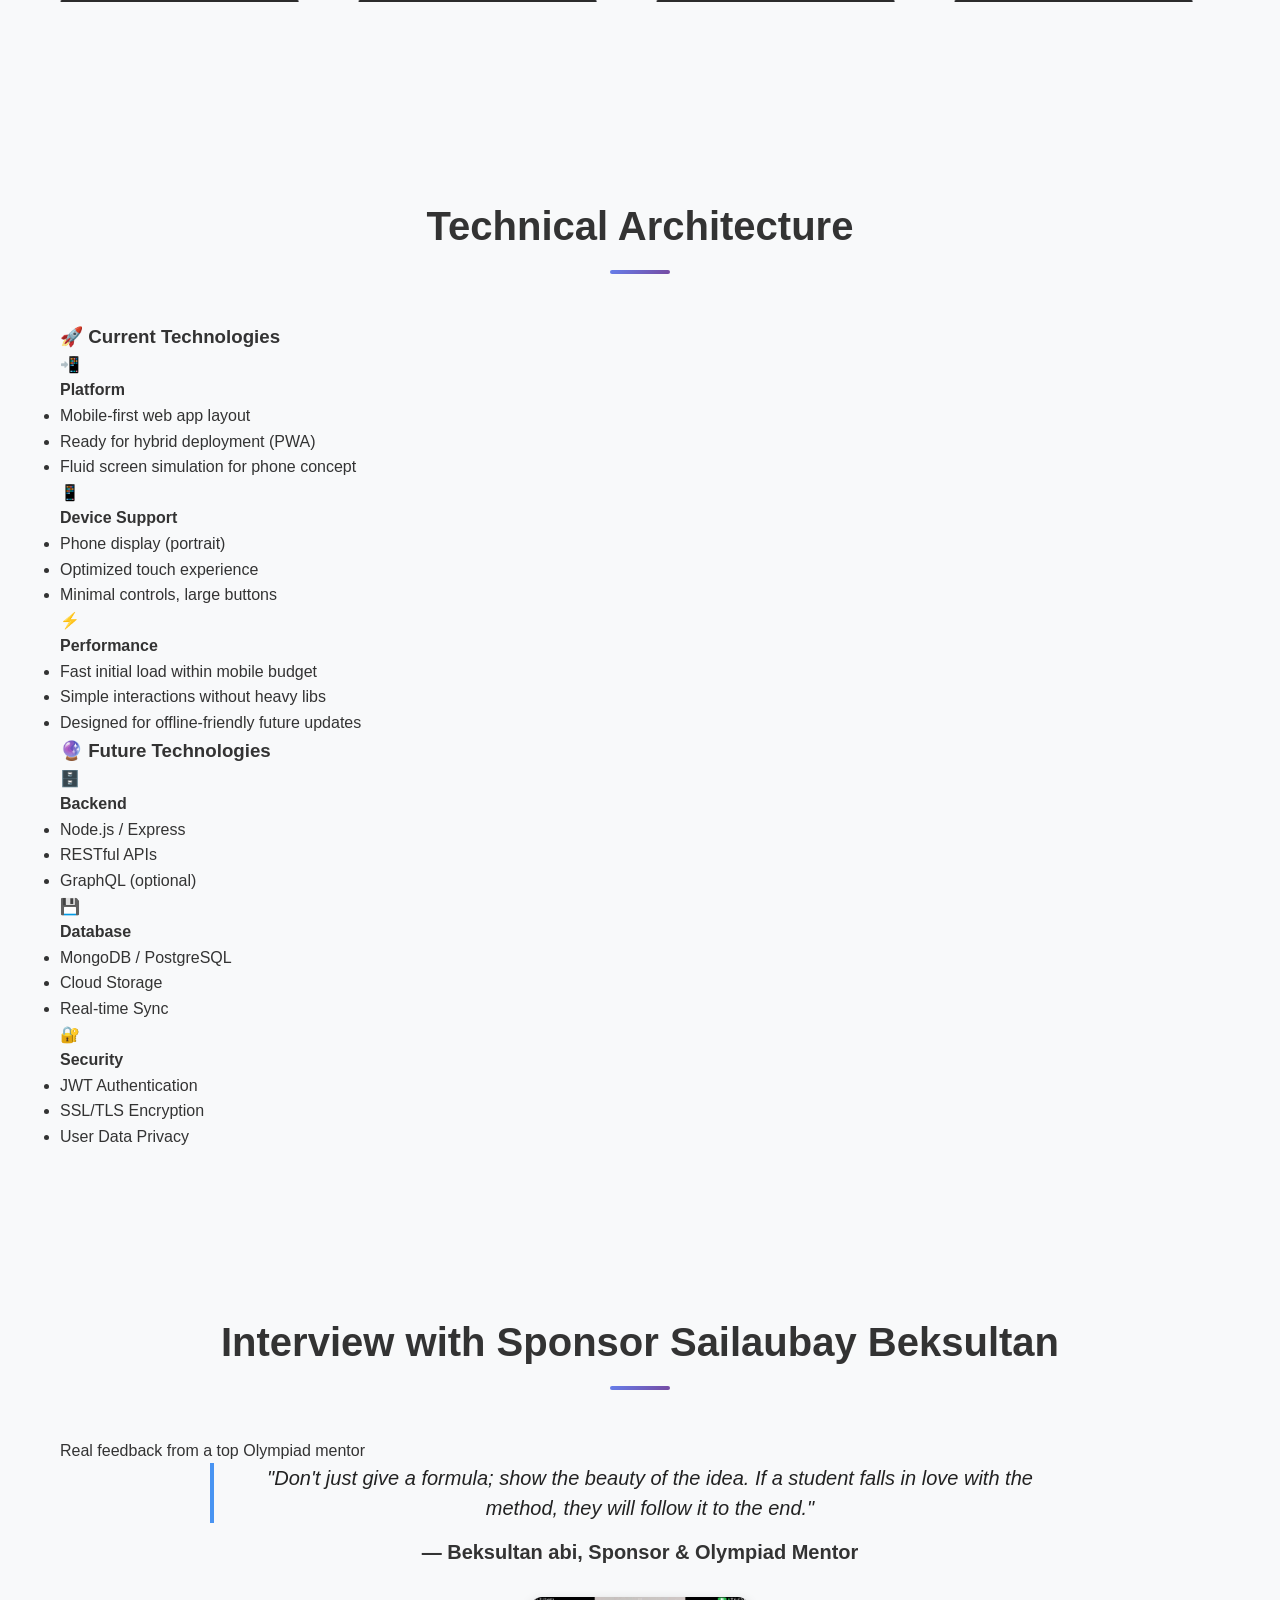
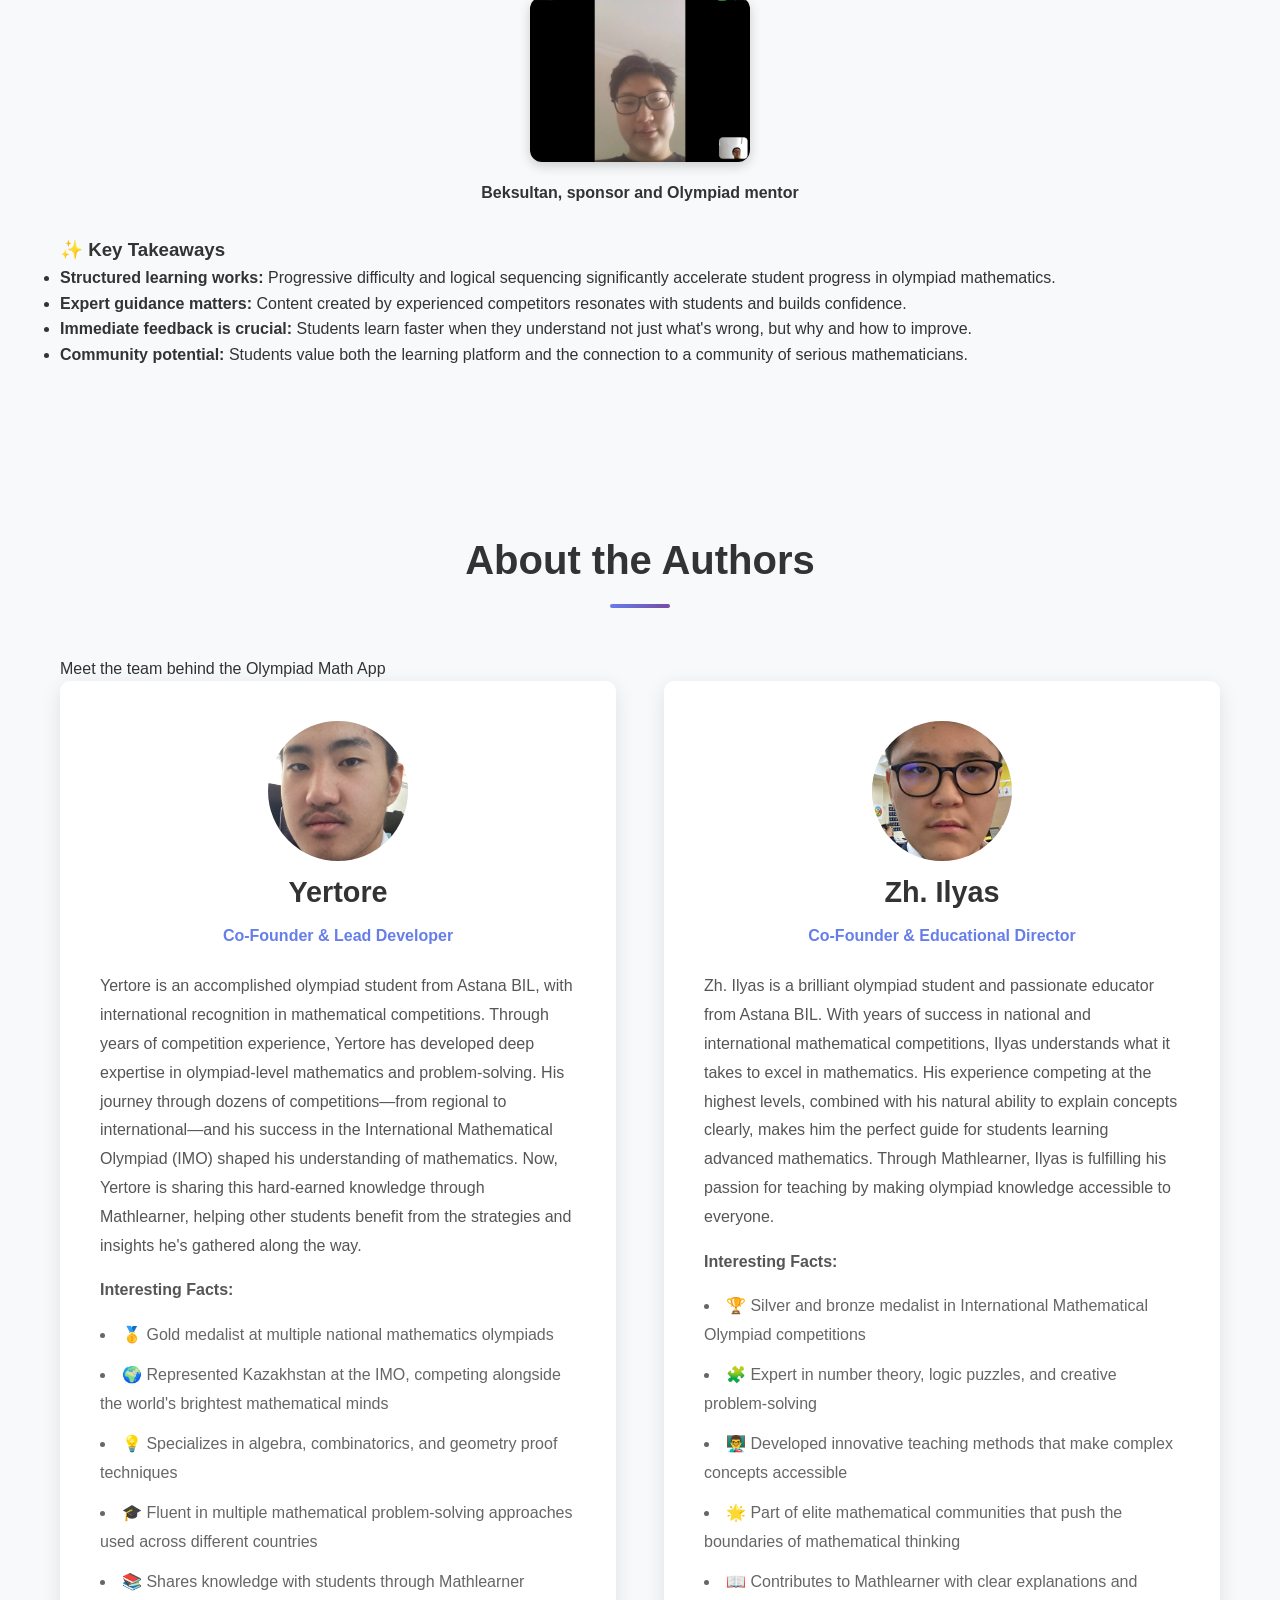
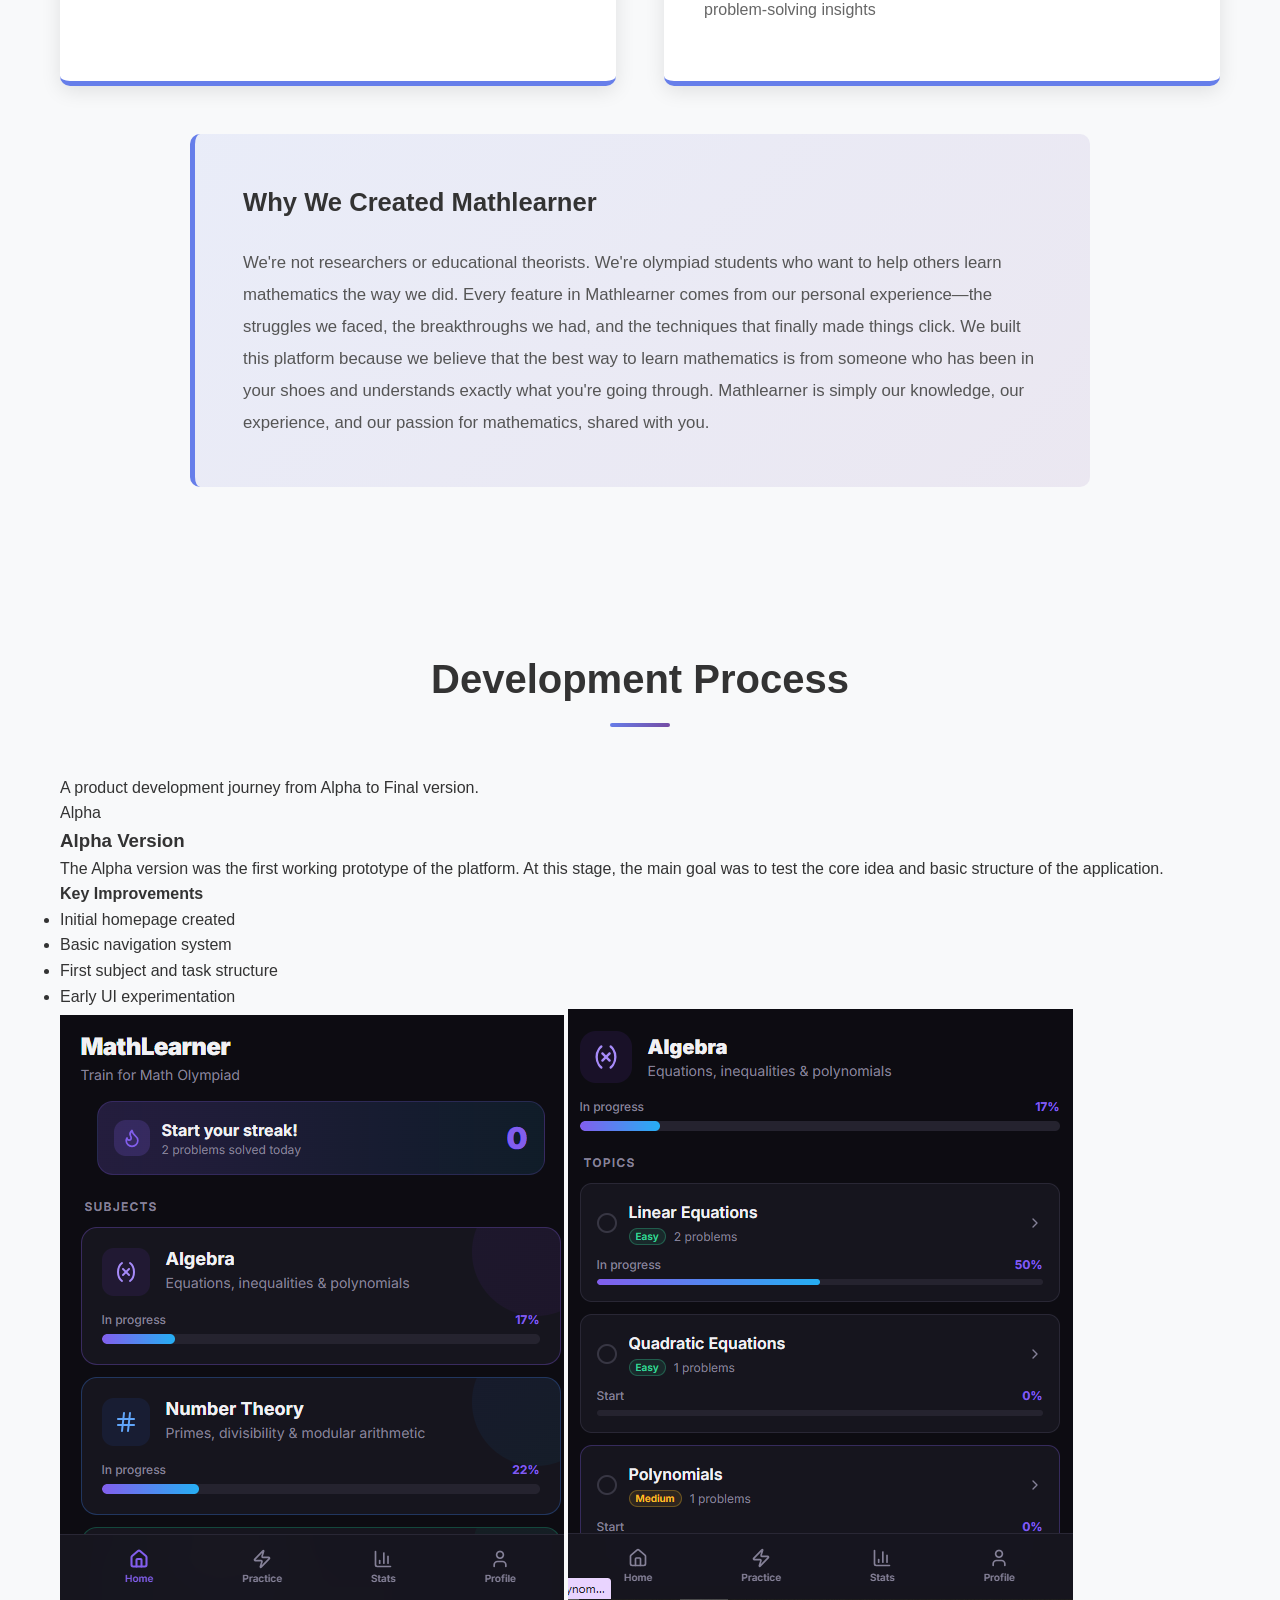
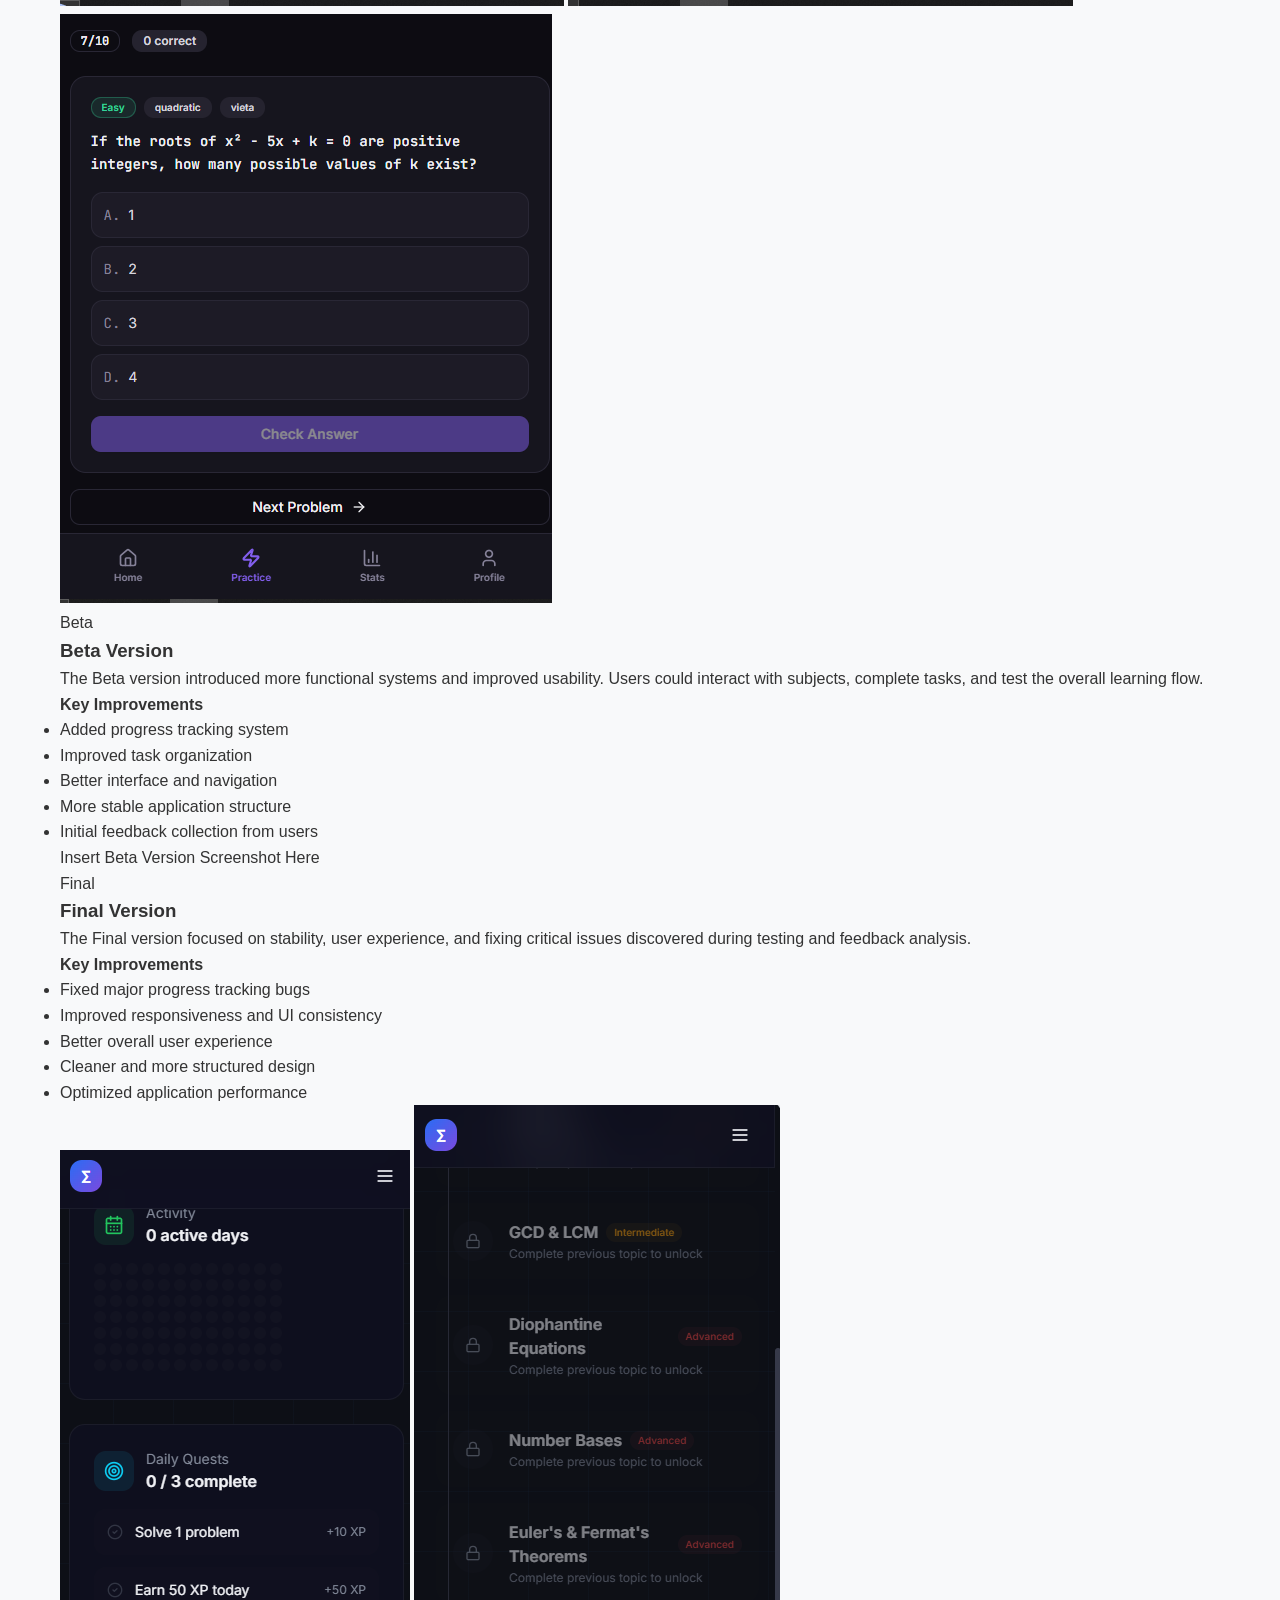
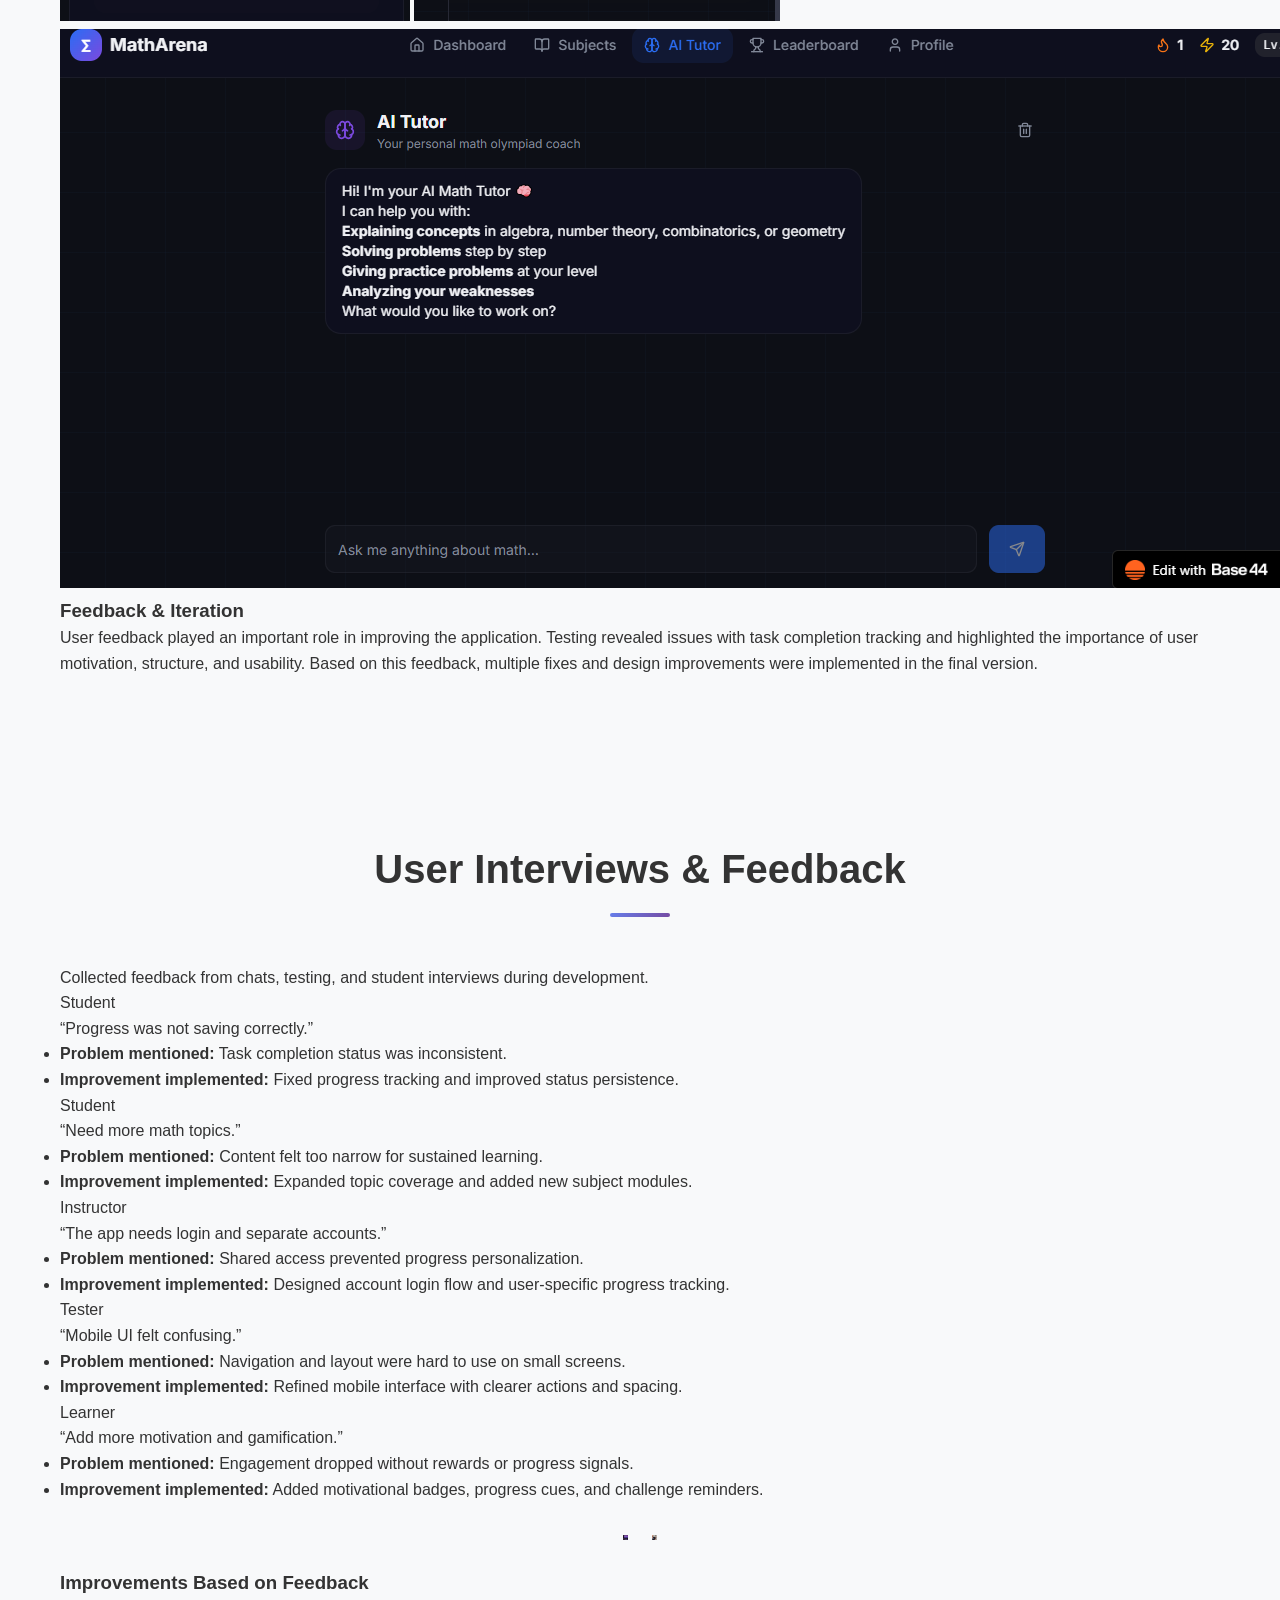
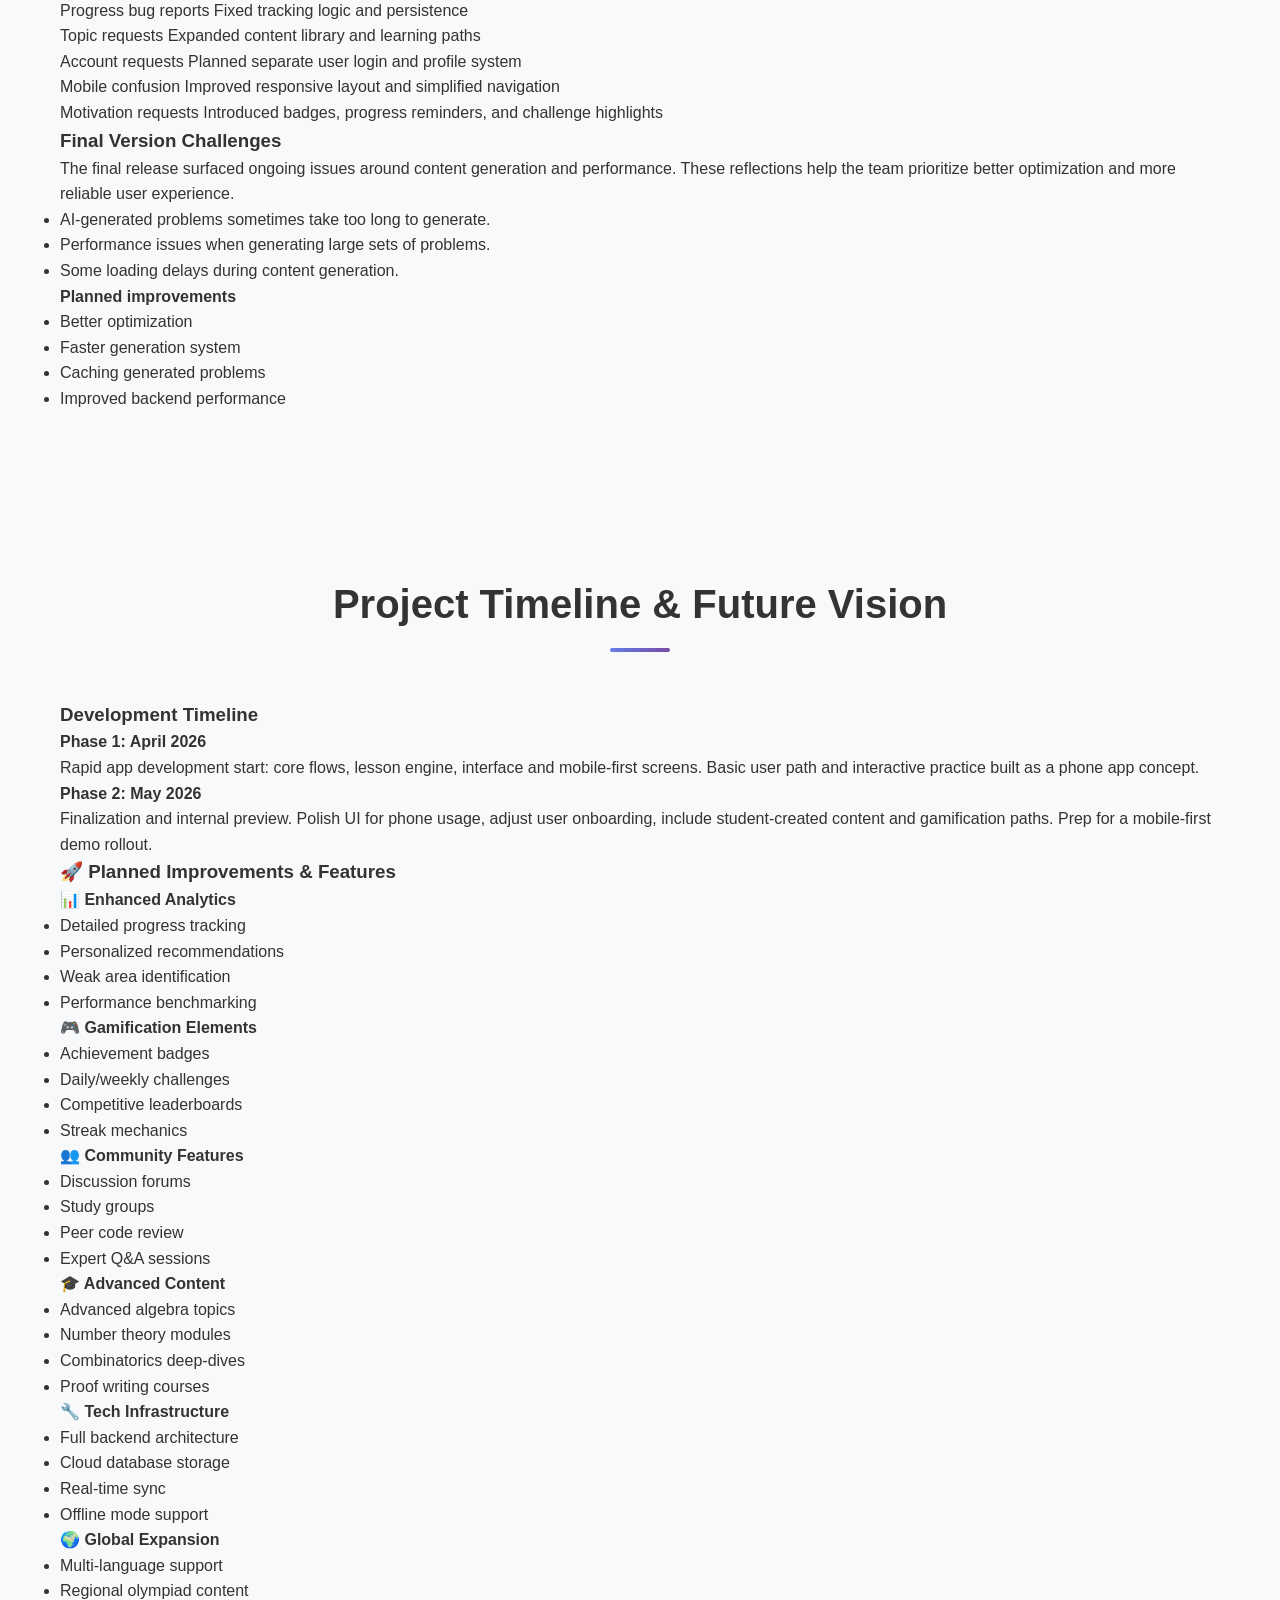
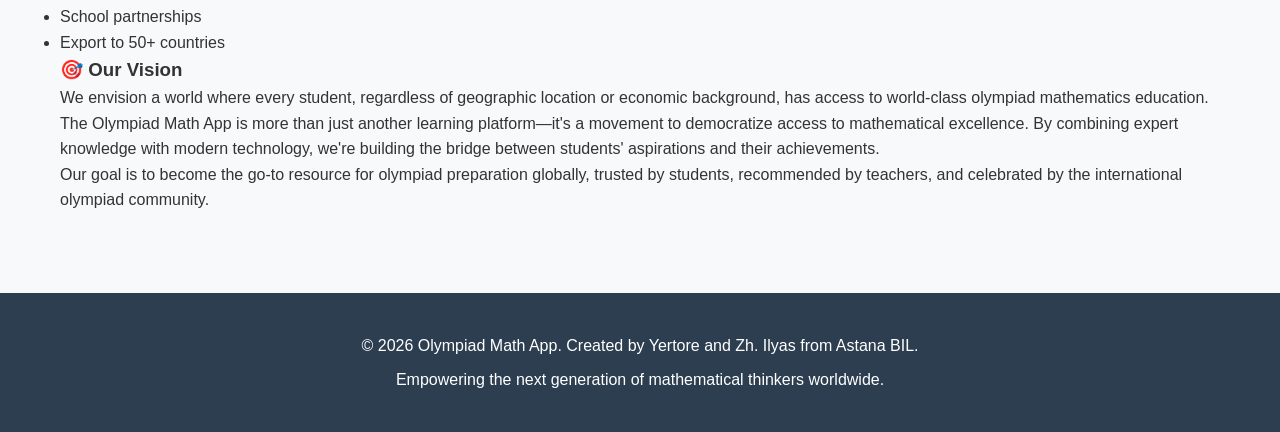
==== commit 285d2cc0: "Update print statement from 'Hello' to 'Goodbye'" ====
--- a/index.html
+++ b/index.html
@@ -223,10 +223,6 @@
 
             <div class="sponsor-photo" style="text-align:center; margin: 30px 0;">
                 <img src="Bexabi.jpg" alt="Sponsor Beksultan" style="max-width: 220px; width: 100%; height: auto; border-radius: 12px; box-shadow: 0 4px 12px rgba(0,0,0,0.18);" />
-                <div style="margin-top: 12px; display: inline-flex; align-items: center; gap: 0.5rem; justify-content: center;">
-                    <img src="sponsor.jpg" alt="Sponsor thumbnail" class="tiny-interview-image" />
-                    <img src="interview.PNG" alt="Interview thumbnail" class="tiny-interview-image" />
-                </div>
                 <p style="margin-top: 10px; font-weight: 600;">Beksultan, sponsor and Olympiad mentor</p>
             </div>
 
@@ -428,6 +424,11 @@
                         <li><strong>Improvement implemented:</strong> Added motivational badges, progress cues, and challenge reminders.</li>
                     </ul>
                 </article>
+            </div>
+
+            <div class="interview-images" style="text-align: center; margin: 20px 0;">
+                <img src="sponsor.jpg" alt="Sponsor" style="width: 5px; height: 5px; margin: 0 10px;">
+                <img src="interview.PNG" alt="Interview" style="width: 5px; height: 5px; margin: 0 10px;">
             </div>
 
             <div class="feedback-map">
